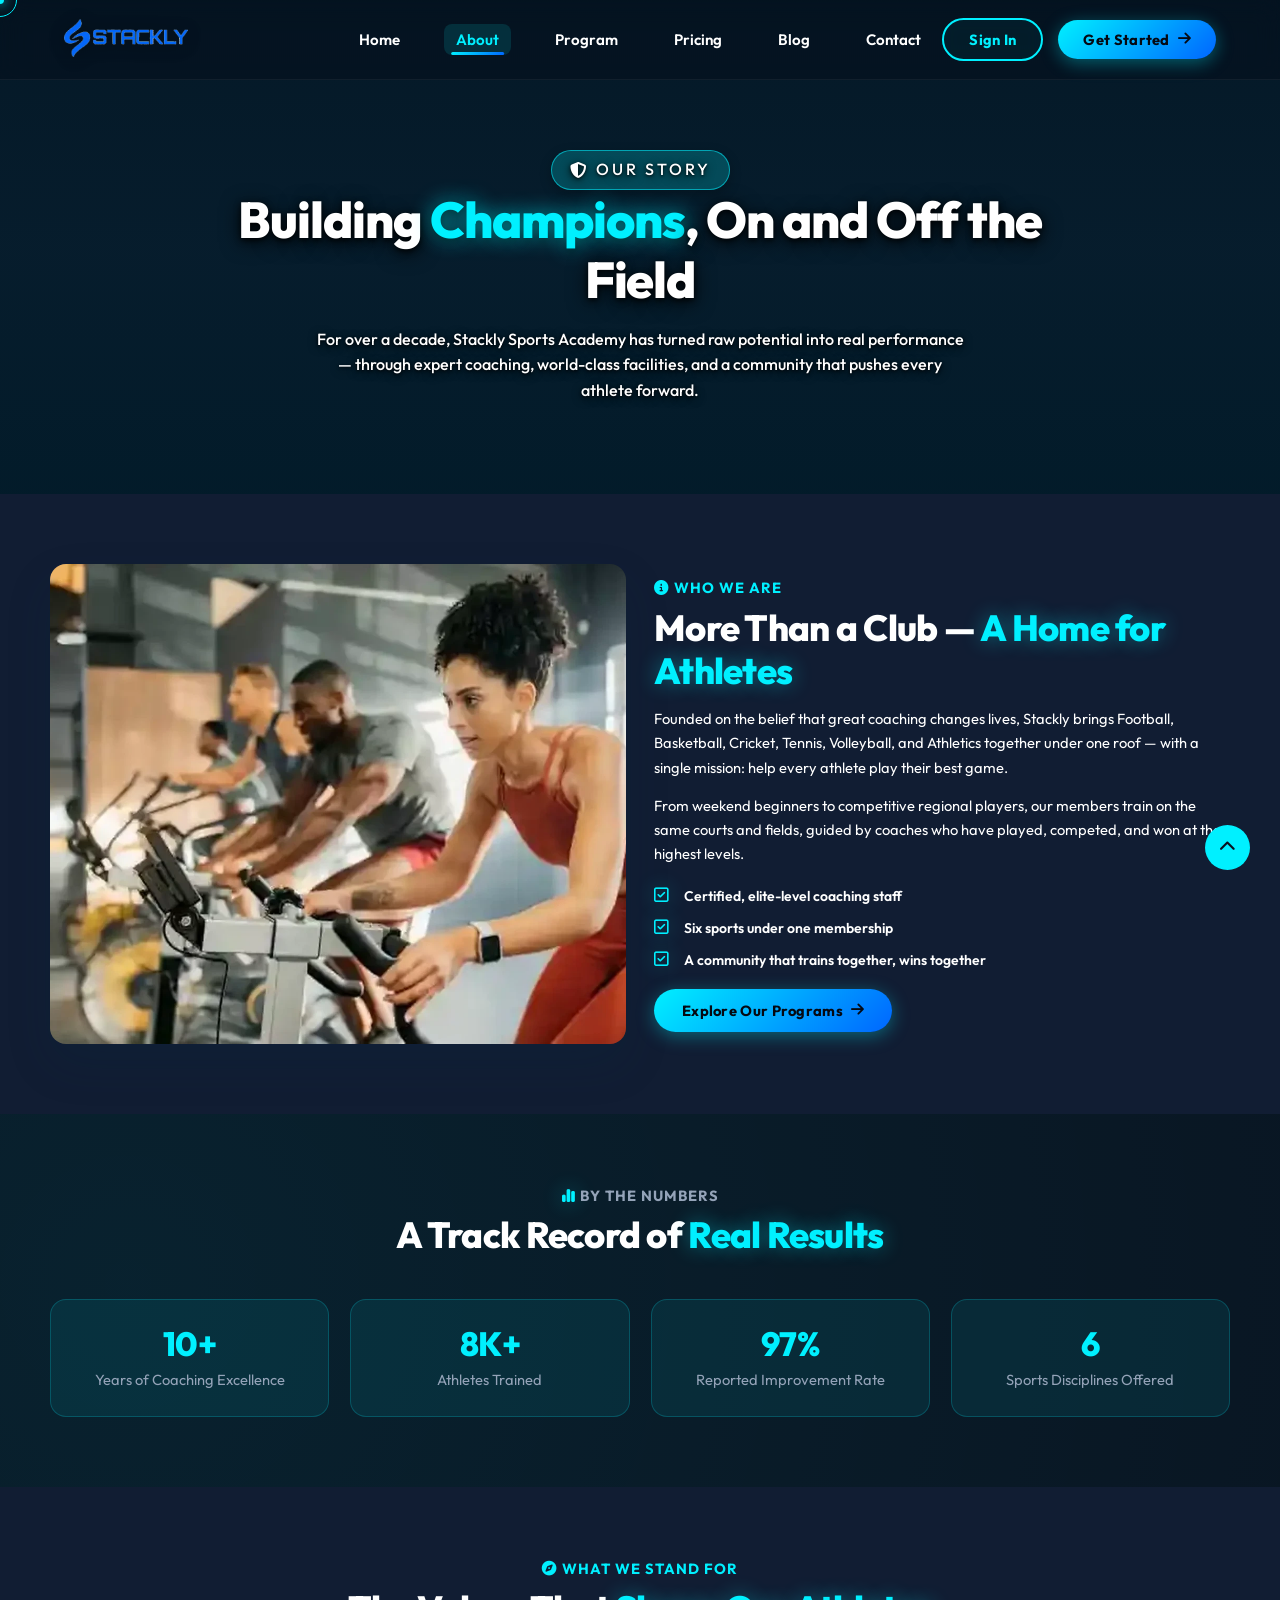
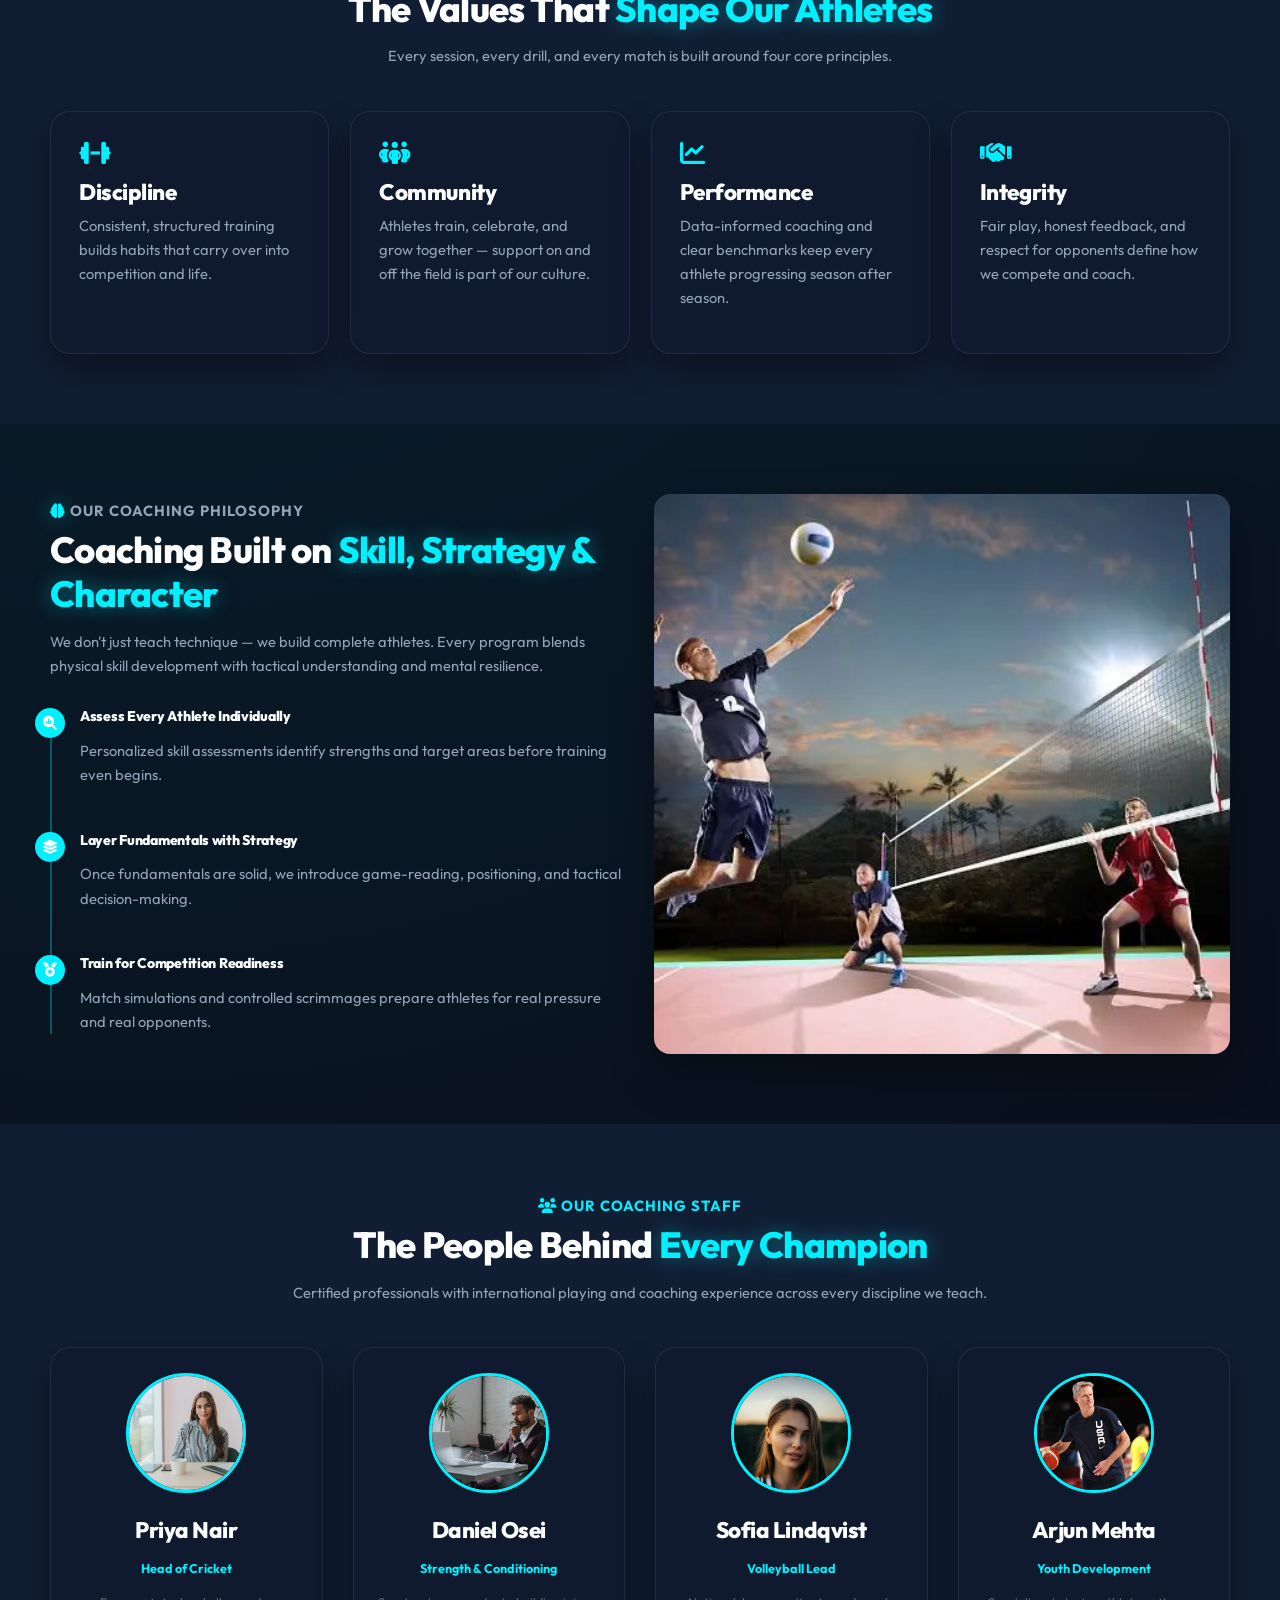
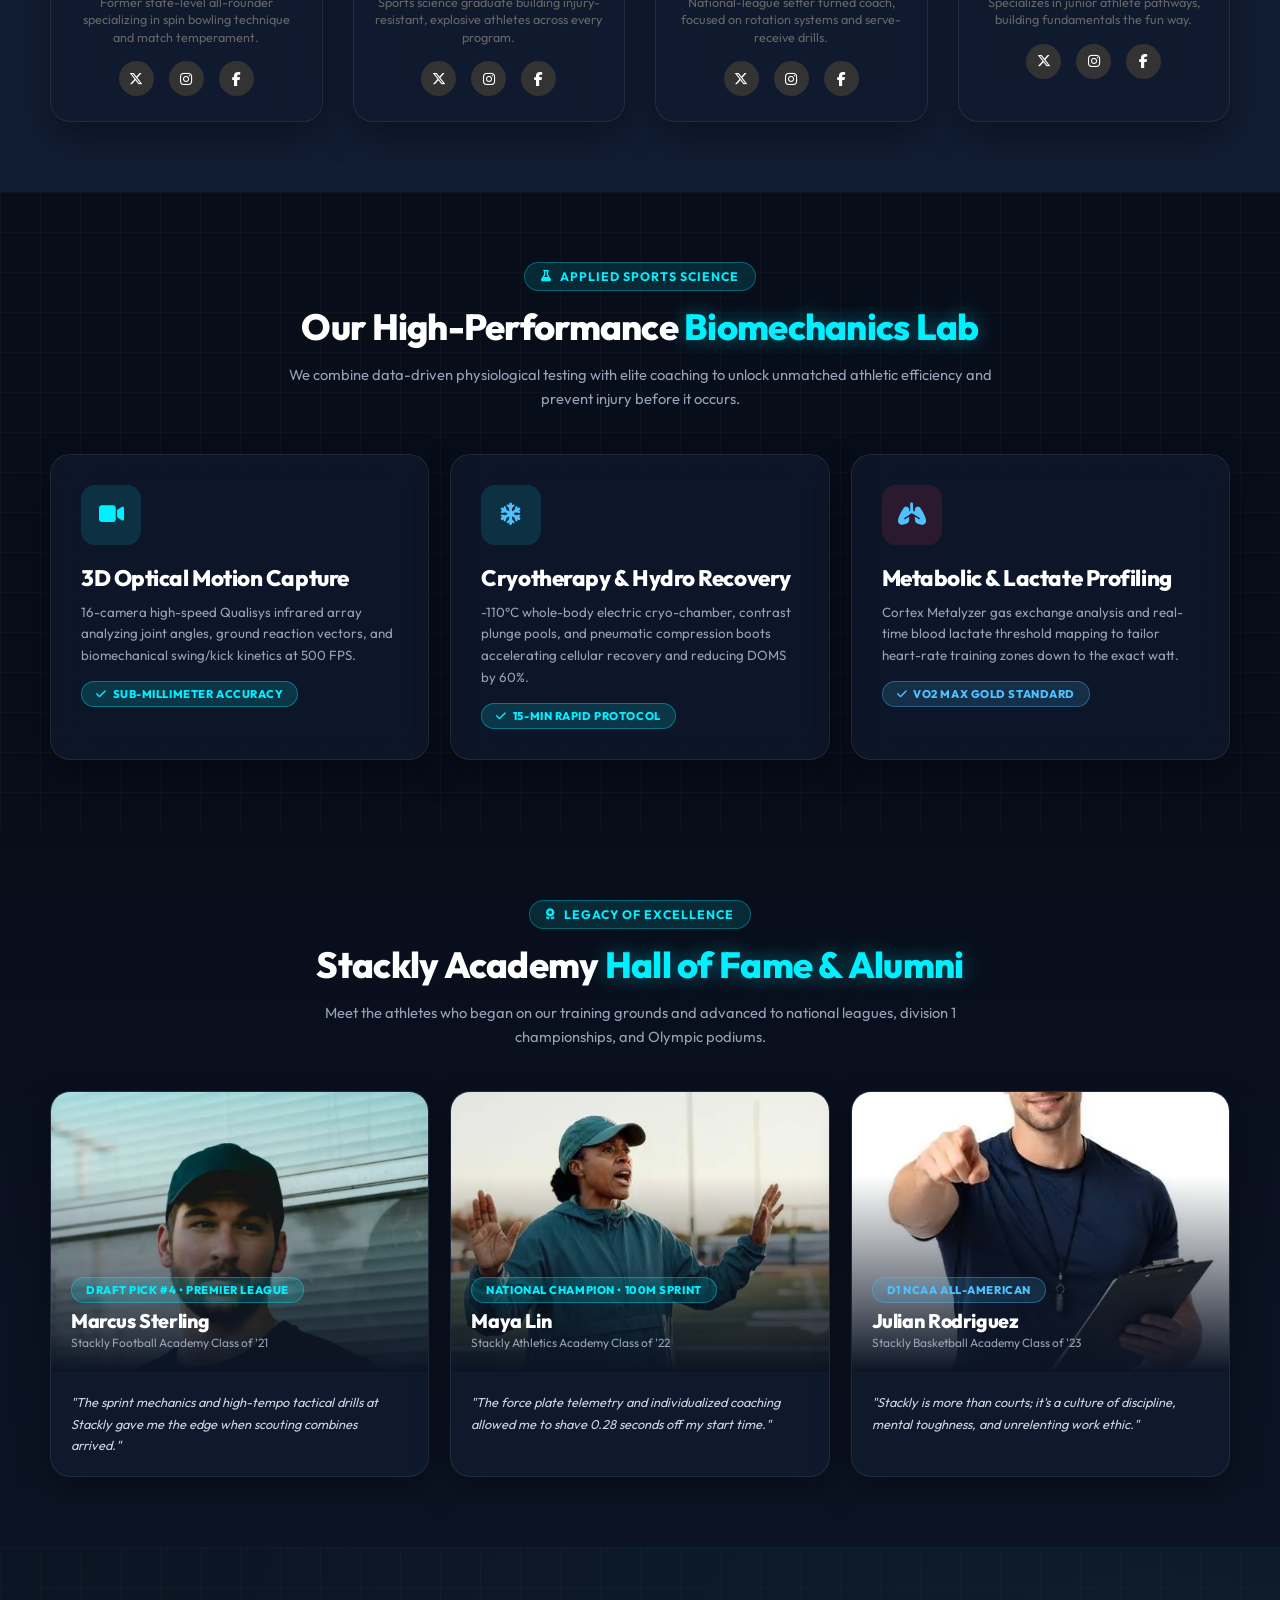
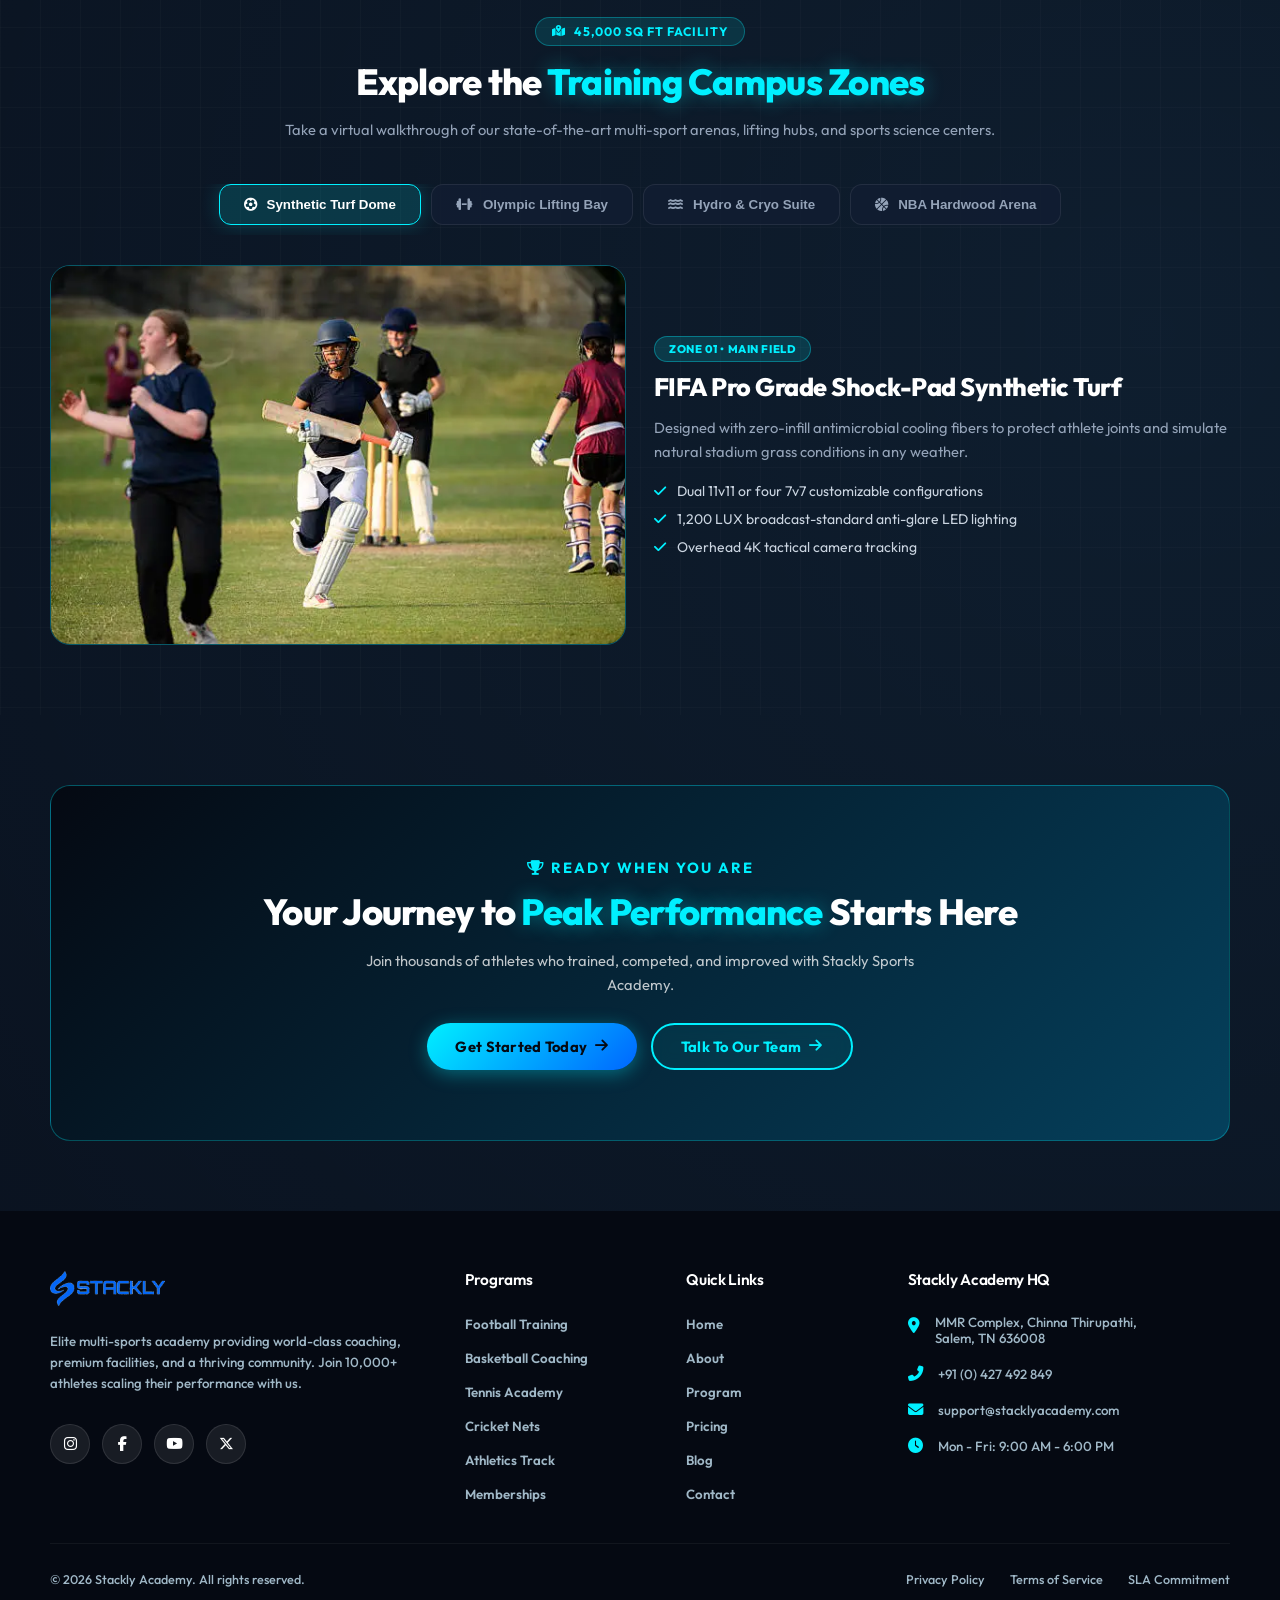
==== about.html @ e56c297e "Add files via upload" ====
<!DOCTYPE html>
<html lang="en">
<head>
    <meta charset="UTF-8">
    <meta name="viewport" content="width=device-width, initial-scale=1.0">
    <title>About Our Academy | Stackly Sports Academy</title>
    <link rel="icon" type="image/webp" href="assets/stacklylogo-transparent.webp">
    <link rel="stylesheet" href="style.css">
    <link rel="stylesheet" href="https://cdnjs.cloudflare.com/ajax/libs/font-awesome/6.5.1/css/all.min.css">
</head>
<body>
<div class="page-wrapper">
    <nav class="navbar">
        <a href="index.html" class="nav-logo">
            <img src="assets/stacklylogo-transparent.webp" alt="Stackly Logo">
        </a>
        <div class="menu-toggle"><i class="fas fa-bars"></i></div>
        <div class="nav-links">
        <div class="mobile-menu-header">
            <img src="assets/stacklylogo-transparent.webp" alt="Stackly Logo">
            <button class="mobile-close-btn"><i class="fas fa-times"></i></button>
        </div>
            <a href="index.html">Home</a>
            <a href="about.html" class="active">About</a>
            <a href="program.html">Program</a>
            <a href="pricing.html">Pricing</a>
            <a href="blog.html">Blog</a>
            <a href="contact.html">Contact</a>
        <div class="mobile-auth-wrapper" data-auth-nav>
            <a href="signin.html" class="btn btn-outline">Sign In</a>
            <a href="signup.html" class="btn btn-primary">Get Started</a>
        </div>
        </div>
        <div class="nav-auth-buttons" data-auth-nav style="display: flex; gap: 15px; margin-left: auto; align-items: center;">
                <a href="signin.html" class="btn btn-outline" style="padding: 10px 25px; font-size: 1.05rem;">Sign In</a>
                <a href="signup.html" class="btn btn-primary" style="padding: 10px 25px; font-size: 1.05rem;">Get Started <i class="fas fa-arrow-right"></i></a>
            </div>
    </nav>
    <header class="page-hero">
        <video class="page-hero__video" src="video/cricket.mp4" autoplay loop muted playsinline></video>
        <div class="page-hero__overlay"></div>
        <div class="page-hero__inner">
            <p class="page-hero__eyebrow anim-slide-left del-100"><i class="fas fa-shield-halved"></i> Our Story</p>
            <h1 class="anim-zoom-in del-200">Building <span class="highlight">Champions</span>, On and Off the Field</h1>
            <p class="anim-fade-up del-300">For over a decade, Stackly Sports Academy has turned raw potential into real performance — through expert coaching, world-class facilities, and a community that pushes every athlete forward.</p>
        </div>
    </header>
    <section class="content-section alt bg-light-section">
        <div class="container grid grid-2 gap-4 align-center">
            <div class="img-zoom anim-slide-right hover-glow" style="height: 480px; box-shadow: 0 20px 45px rgba(3,46,66,0.15);">
                <img src="assets/about.webp" alt="Stackly Academy athletes training">
            </div>
            <div class="anim-fade-up del-200">
                <p style="text-transform: uppercase; letter-spacing: 1px; font-weight: bold; color: var(--accent); margin-bottom: 5px;"><i class="fas fa-info-circle"></i> Who We Are</p>
                <h2 class="text-light">More Than a Club — <span class="highlight">A Home for Athletes</span></h2>
                <p class="text-light">Founded on the belief that great coaching changes lives, Stackly brings Football, Basketball, Cricket, Tennis, Volleyball, and Athletics together under one roof — with a single mission: help every athlete play their best game.</p>
                <p class="text-light">From weekend beginners to competitive regional players, our members train on the same courts and fields, guided by coaches who have played, competed, and won at the highest levels.</p>
                <ul style="margin: 20px 0; display: flex; flex-direction: column; gap: 14px;">
                    <li class="anim-slide-left del-200" style="display: flex; gap: 15px; align-items: center;"><i class="far fa-check-square highlight" style="font-size: 1.2rem;"></i> <span class="text-light" style="font-weight: 600;">Certified, elite-level coaching staff</span></li>
                    <li class="anim-slide-left del-300" style="display: flex; gap: 15px; align-items: center;"><i class="far fa-check-square highlight" style="font-size: 1.2rem;"></i> <span class="text-light" style="font-weight: 600;">Six sports under one membership</span></li>
                    <li class="anim-slide-left del-400" style="display: flex; gap: 15px; align-items: center;"><i class="far fa-check-square highlight" style="font-size: 1.2rem;"></i> <span class="text-light" style="font-weight: 600;">A community that trains together, wins together</span></li>
                </ul>
                <a href="404.html" class="btn btn-primary">Explore Our Programs <i class="fas fa-arrow-right"></i></a>
            </div>
        </div>
    </section>
    <section class="content-section">
        <div class="container">
            <div class="section-header section-header-center anim-fade-up">
                <p style="text-transform: uppercase; letter-spacing: 1px; font-weight: bold; margin-bottom: 5px;"><i class="fas fa-chart-simple highlight"></i> By The Numbers</p>
                <h2>A Track Record of <span class="highlight">Real Results</span></h2>
            </div>
            <div class="grid grid-4 gap-3">
                <div class="stat-chip anim-zoom-in del-100 hover-lift">
                    <h3>10+</h3>
                    <p style="margin: 0;">Years of Coaching Excellence</p>
                </div>
                <div class="stat-chip anim-zoom-in del-200 hover-lift">
                    <h3>8K+</h3>
                    <p style="margin: 0;">Athletes Trained</p>
                </div>
                <div class="stat-chip anim-zoom-in del-300 hover-lift">
                    <h3>97%</h3>
                    <p style="margin: 0;">Reported Improvement Rate</p>
                </div>
                <div class="stat-chip anim-zoom-in del-400 hover-lift">
                    <h3>6</h3>
                    <p style="margin: 0;">Sports Disciplines Offered</p>
                </div>
            </div>
        </div>
    </section>
    <section class="content-section alt bg-light-section">
        <div class="container">
            <div class="section-header section-header-center anim-fade-up">
                <p style="text-transform: uppercase; letter-spacing: 1px; font-weight: bold; color: #00f0ff; margin-bottom: 5px;"><i class="fas fa-compass"></i> What We Stand For</p>
                <h2 class="text-light">The Values That <span class="highlight">Shape Our Athletes</span></h2>
                <p style="max-width: 700px; margin: 0 auto;">Every session, every drill, and every match is built around four core principles.</p>
            </div>
            <div class="grid grid-4 gap-3">
                <div class="feature-tile anim-fade-up del-100 hover-lift hover-shine">
                    <i class="fas fa-dumbbell"></i>
                    <h3>Discipline</h3>
                    <p>Consistent, structured training builds habits that carry over into competition and life.</p>
                </div>
                <div class="feature-tile anim-fade-up del-200 hover-lift hover-shine">
                    <i class="fas fa-people-group"></i>
                    <h3>Community</h3>
                    <p>Athletes train, celebrate, and grow together — support on and off the field is part of our culture.</p>
                </div>
                <div class="feature-tile anim-fade-up del-300 hover-lift hover-shine">
                    <i class="fas fa-chart-line"></i>
                    <h3>Performance</h3>
                    <p>Data-informed coaching and clear benchmarks keep every athlete progressing season after season.</p>
                </div>
                <div class="feature-tile anim-fade-up del-400 hover-lift hover-shine">
                    <i class="fas fa-handshake"></i>
                    <h3>Integrity</h3>
                    <p>Fair play, honest feedback, and respect for opponents define how we compete and coach.</p>
                </div>
            </div>
        </div>
    </section>
    <section class="content-section">
        <div class="container grid grid-2 gap-4 align-center">
            <div class="anim-slide-right del-100">
                <p style="text-transform: uppercase; letter-spacing: 1px; font-weight: bold; margin-bottom: 5px;"><i class="fas fa-brain highlight"></i> Our Coaching Philosophy</p>
                <h2>Coaching Built on <span class="highlight">Skill, Strategy & Character</span></h2>
                <p>We don't just teach technique — we build complete athletes. Every program blends physical skill development with tactical understanding and mental resilience.</p>
                <div class="timeline" style="margin-top: 30px;">
                    <div class="timeline-item anim-fade-up del-100">
                        <div class="timeline-icon"><i class="fas fa-magnifying-glass-chart"></i></div>
                        <h4>Assess Every Athlete Individually</h4>
                        <p>Personalized skill assessments identify strengths and target areas before training even begins.</p>
                    </div>
                    <div class="timeline-item anim-fade-up del-200">
                        <div class="timeline-icon"><i class="fas fa-layer-group"></i></div>
                        <h4>Layer Fundamentals with Strategy</h4>
                        <p>Once fundamentals are solid, we introduce game-reading, positioning, and tactical decision-making.</p>
                    </div>
                    <div class="timeline-item anim-fade-up del-300">
                        <div class="timeline-icon"><i class="fas fa-medal"></i></div>
                        <h4>Train for Competition Readiness</h4>
                        <p>Match simulations and controlled scrimmages prepare athletes for real pressure and real opponents.</p>
                    </div>
                </div>
            </div>
            <div class="img-zoom anim-slide-left del-200 hover-glow" style="height: 560px; box-shadow: 0 20px 45px rgba(0,0,0,0.3);">
                <img src="assets/img3.webp" alt="Coach guiding an athlete">
            </div>
        </div>
    </section>
    <section class="content-section alt bg-light-section">
        <div class="container">
            <div class="section-header section-header-center anim-fade-up">
                <p style="text-transform: uppercase; letter-spacing: 1px; font-weight: bold; color: #00f0ff; margin-bottom: 5px;"><i class="fas fa-users"></i> Our Coaching Staff</p>
                <h2 class="text-light">The People Behind <span class="highlight">Every Champion</span></h2>
                <p style="max-width: 700px; margin: 0 auto;">Certified professionals with international playing and coaching experience across every discipline we teach.</p>
            </div>
            <div class="coach-grid">
                <div class="coach-card anim-slide-left del-100 hover-lift">
                    <img src="assets/w5.webp" alt="Priya Nair" class="coach-img">
                    <h3 class="text-light">Priya Nair</h3>
                    <p style="color: #00f0ff; font-size: 0.9rem; font-weight: bold;">Head of Cricket</p>
                    <p style="color: #666; font-size: 0.9rem; margin-top: 15px; line-height: 1.4;">Former state-level all-rounder specializing in spin bowling technique and match temperament.</p>
                    <div class="coach-socials">
                        <a href="404.html"><i class="fa-brands fa-x-twitter"></i></a>
                        <a href="404.html"><i class="fa-brands fa-instagram"></i></a>
                        <a href="404.html"><i class="fa-brands fa-facebook-f"></i></a>
                    </div>
                </div>
                <div class="coach-card anim-zoom-in del-200 hover-lift">
                    <img src="assets/m7.webp" alt="Daniel Osei" class="coach-img">
                    <h3 class="text-light">Daniel Osei</h3>
                    <p style="color: #00f0ff; font-size: 0.9rem; font-weight: bold;">Strength & Conditioning</p>
                    <p style="color: #666; font-size: 0.9rem; margin-top: 15px; line-height: 1.4;">Sports science graduate building injury-resistant, explosive athletes across every program.</p>
                    <div class="coach-socials">
                        <a href="404.html"><i class="fa-brands fa-x-twitter"></i></a>
                        <a href="404.html"><i class="fa-brands fa-instagram"></i></a>
                        <a href="404.html"><i class="fa-brands fa-facebook-f"></i></a>
                    </div>
                </div>
                <div class="coach-card anim-slide-right del-300 hover-lift">
                    <img src="assets/w7.webp" alt="Sofia Lindqvist" class="coach-img">
                    <h3 class="text-light">Sofia Lindqvist</h3>
                    <p style="color: #00f0ff; font-size: 0.9rem; font-weight: bold;">Volleyball Lead</p>
                    <p style="color: #666; font-size: 0.9rem; margin-top: 15px; line-height: 1.4;">National-league setter turned coach, focused on rotation systems and serve-receive drills.</p>
                    <div class="coach-socials">
                        <a href="404.html"><i class="fa-brands fa-x-twitter"></i></a>
                        <a href="404.html"><i class="fa-brands fa-instagram"></i></a>
                        <a href="404.html"><i class="fa-brands fa-facebook-f"></i></a>
                    </div>
                </div>
                <div class="coach-card anim-zoom-in del-400 hover-lift">
                    <img src="assets/4544.webp" alt="Arjun Mehta" class="coach-img">
                    <h3 class="text-light">Arjun Mehta</h3>
                    <p style="color: #00f0ff; font-size: 0.9rem; font-weight: bold;">Youth Development</p>
                    <p style="color: #666; font-size: 0.9rem; margin-top: 15px; line-height: 1.4;">Specializes in junior athlete pathways, building fundamentals the fun way.</p>
                    <div class="coach-socials">
                        <a href="404.html"><i class="fa-brands fa-x-twitter"></i></a>
                        <a href="404.html"><i class="fa-brands fa-instagram"></i></a>
                        <a href="404.html"><i class="fa-brands fa-facebook-f"></i></a>
                    </div>
                </div>
            </div>
        </div>
    </section>
    <!-- NEW SECTION 1: Sports Science & Biomechanics Lab Showcase -->
    <section class="content-section athletic-bg-grid" style="background: #080d1a;">
        <div class="container">
            <div class="section-header section-header-center anim-fade-up">
                <span class="section-eyebrow"><i class="fas fa-flask"></i> Applied Sports Science</span>
                <h2>Our High-Performance <span class="highlight">Biomechanics Lab</span></h2>
                <p style="max-width: 750px; margin: 0 auto;">We combine data-driven physiological testing with elite coaching to unlock unmatched athletic efficiency and prevent injury before it occurs.</p>
            </div>
            
            <div class="grid grid-3 gap-3">
                <div class="sports-glass-card anim-slide-left del-100">
                    <div style="width: 60px; height: 60px; border-radius: 14px; background: rgba(0, 240, 255, 0.12); color: var(--accent); display: flex; align-items: center; justify-content: center; font-size: 1.6rem; margin-bottom: 20px;">
                        <i class="fas fa-video"></i>
                    </div>
                    <h3 style="color: #fff; margin-bottom: 10px;">3D Optical Motion Capture</h3>
                    <p style="color: var(--text-muted); font-size: 0.95rem;">16-camera high-speed Qualisys infrared array analyzing joint angles, ground reaction vectors, and biomechanical swing/kick kinetics at 500 FPS.</p>
                    <span class="sports-badge sports-badge-volt"><i class="fas fa-check"></i> Sub-Millimeter Accuracy</span>
                </div>

                <div class="sports-glass-card cyan-glow anim-fade-up del-200">
                    <div style="width: 60px; height: 60px; border-radius: 14px; background: rgba(0,240,255,0.12); color: var(--accent-secondary); display: flex; align-items: center; justify-content: center; font-size: 1.6rem; margin-bottom: 20px;">
                        <i class="fas fa-snowflake"></i>
                    </div>
                    <h3 style="color: #fff; margin-bottom: 10px;">Cryotherapy & Hydro Recovery</h3>
                    <p style="color: var(--text-muted); font-size: 0.95rem;">-110°C whole-body electric cryo-chamber, contrast plunge pools, and pneumatic compression boots accelerating cellular recovery and reducing DOMS by 60%.</p>
                    <span class="sports-badge sports-badge-cyan"><i class="fas fa-check"></i> 15-Min Rapid Protocol</span>
                </div>

                <div class="sports-glass-card anim-slide-right del-300">
                    <div style="width: 60px; height: 60px; border-radius: 14px; background: rgba(255,51,102,0.12); color: var(--accent-crimson); display: flex; align-items: center; justify-content: center; font-size: 1.6rem; margin-bottom: 20px;">
                        <i class="fas fa-lungs"></i>
                    </div>
                    <h3 style="color: #fff; margin-bottom: 10px;">Metabolic & Lactate Profiling</h3>
                    <p style="color: var(--text-muted); font-size: 0.95rem;">Cortex Metalyzer gas exchange analysis and real-time blood lactate threshold mapping to tailor heart-rate training zones down to the exact watt.</p>
                    <span class="sports-badge sports-badge-pulse"><i class="fas fa-check"></i> VO2 Max Gold Standard</span>
                </div>
            </div>
        </div>
    </section>

    <!-- NEW SECTION 2: Athletic Hall of Fame & Pro Alumni Wall -->
    <section class="content-section" style="background: linear-gradient(180deg, #080d1a 0%, #0c1424 100%);">
        <div class="container">
            <div class="section-header section-header-center anim-fade-up">
                <span class="section-eyebrow"><i class="fas fa-award"></i> Legacy of Excellence</span>
                <h2>Stackly Academy <span class="highlight">Hall of Fame & Alumni</span></h2>
                <p style="max-width: 720px; margin: 0 auto;">Meet the athletes who began on our training grounds and advanced to national leagues, division 1 championships, and Olympic podiums.</p>
            </div>

            <div class="grid grid-3 gap-3">
                <div class="alumni-card anim-fade-up del-100">
                    <div class="alumni-img-wrapper">
                        <img src="assets/coach male5-optimized.webp" alt="Marcus Sterling">
                        <div class="alumni-overlay">
                            <div>
                                <span class="sports-badge sports-badge-volt" style="margin-bottom: 6px;">Draft Pick #4 • Premier League</span>
                                <h3 style="color: #fff; margin: 0; font-size: 1.4rem;">Marcus Sterling</h3>
                                <p style="color: var(--text-muted); font-size: 0.85rem; margin: 0;">Stackly Football Academy Class of '21</p>
                            </div>
                        </div>
                    </div>
                    <div style="padding: 20px;">
                        <p style="font-size: 0.92rem; color: #cbd5e1; font-style: italic; margin-bottom: 0;">"The sprint mechanics and high-tempo tactical drills at Stackly gave me the edge when scouting combines arrived."</p>
                    </div>
                </div>

                <div class="alumni-card anim-zoom-in del-200">
                    <div class="alumni-img-wrapper">
                        <img src="assets/img2.webp" alt="Maya Lin">
                        <div class="alumni-overlay">
                            <div>
                                <span class="sports-badge sports-badge-cyan" style="margin-bottom: 6px;">National Champion • 100m Sprint</span>
                                <h3 style="color: #fff; margin: 0; font-size: 1.4rem;">Maya Lin</h3>
                                <p style="color: var(--text-muted); font-size: 0.85rem; margin: 0;">Stackly Athletics Academy Class of '22</p>
                            </div>
                        </div>
                    </div>
                    <div style="padding: 20px;">
                        <p style="font-size: 0.92rem; color: #cbd5e1; font-style: italic; margin-bottom: 0;">"The force plate telemetry and individualized coaching allowed me to shave 0.28 seconds off my start time."</p>
                    </div>
                </div>

                <div class="alumni-card anim-fade-up del-300">
                    <div class="alumni-img-wrapper">
                        <img src="assets/m1.webp" alt="Julian Rodriguez">
                        <div class="alumni-overlay">
                            <div>
                                <span class="sports-badge sports-badge-pulse" style="margin-bottom: 6px;">D1 NCAA All-American</span>
                                <h3 style="color: #fff; margin: 0; font-size: 1.4rem;">Julian Rodriguez</h3>
                                <p style="color: var(--text-muted); font-size: 0.85rem; margin: 0;">Stackly Basketball Academy Class of '23</p>
                            </div>
                        </div>
                    </div>
                    <div style="padding: 20px;">
                        <p style="font-size: 0.92rem; color: #cbd5e1; font-style: italic; margin-bottom: 0;">"Stackly is more than courts; it's a culture of discipline, mental toughness, and unrelenting work ethic."</p>
                    </div>
                </div>
            </div>
        </div>
    </section>

    <!-- NEW SECTION 3: 360 Campus Zone Explorer -->
    <section class="content-section athletic-bg-grid">
        <div class="container">
            <div class="section-header section-header-center anim-fade-up">
                <span class="section-eyebrow"><i class="fas fa-map-location-dot"></i> 45,000 SQ FT Facility</span>
                <h2>Explore the <span class="highlight">Training Campus Zones</span></h2>
                <p style="max-width: 720px; margin: 0 auto;">Take a virtual walkthrough of our state-of-the-art multi-sport arenas, lifting hubs, and sports science centers.</p>
            </div>

            <div class="campus-zone-tab anim-fade-up del-100" style="justify-content: center;">
                <button class="campus-zone-btn active" data-zone="zone-turf"><i class="fas fa-futbol"></i> Synthetic Turf Dome</button>
                <button class="campus-zone-btn" data-zone="zone-iron"><i class="fas fa-dumbbell"></i> Olympic Lifting Bay</button>
                <button class="campus-zone-btn" data-zone="zone-hydro"><i class="fas fa-water"></i> Hydro & Cryo Suite</button>
                <button class="campus-zone-btn" data-zone="zone-court"><i class="fas fa-basketball"></i> NBA Hardwood Arena</button>
            </div>

            <div id="zone-turf" class="campus-zone-panel grid grid-2 gap-4 align-center anim-fade-up del-200" style="display: grid;">
                <div class="img-zoom hover-glow" style="height: 380px; border-radius: 20px; overflow: hidden; border: 1px solid rgba(0, 240, 255, 0.3);">
                    <img src="assets/img1.webp" alt="Synthetic Turf Dome" style="width: 100%; height: 100%; object-fit: cover;">
                </div>
                <div>
                    <span class="sports-badge sports-badge-volt" style="margin-bottom: 10px;">Zone 01 • Main Field</span>
                    <h3 style="color: #fff; font-size: 1.8rem;">FIFA Pro Grade Shock-Pad Synthetic Turf</h3>
                    <p>Designed with zero-infill antimicrobial cooling fibers to protect athlete joints and simulate natural stadium grass conditions in any weather.</p>
                    <ul style="display: flex; flex-direction: column; gap: 10px; margin: 18px 0;">
                        <li style="color: #cbd5e1;"><i class="fas fa-check" style="color: var(--accent); margin-right: 8px;"></i> Dual 11v11 or four 7v7 customizable configurations</li>
                        <li style="color: #cbd5e1;"><i class="fas fa-check" style="color: var(--accent); margin-right: 8px;"></i> 1,200 LUX broadcast-standard anti-glare LED lighting</li>
                        <li style="color: #cbd5e1;"><i class="fas fa-check" style="color: var(--accent); margin-right: 8px;"></i> Overhead 4K tactical camera tracking</li>
                    </ul>
                </div>
            </div>

            <div id="zone-iron" class="campus-zone-panel grid grid-2 gap-4 align-center anim-fade-up del-200" style="display: none;">
                <div class="img-zoom hover-glow" style="height: 380px; border-radius: 20px; overflow: hidden; border: 1px solid rgba(0, 240, 255, 0.3);">
                    <img src="assets/lifting.webp" alt="Olympic Lifting Bay" style="width: 100%; height: 100%; object-fit: cover;">
                </div>
                <div>
                    <span class="sports-badge sports-badge-cyan" style="margin-bottom: 10px;">Zone 02 • Strength Wing</span>
                    <h3 style="color: #fff; font-size: 1.8rem;">Eleiko Olympic Platforms & Velocity Racks</h3>
                    <p>12 custom Eleiko weightlifting stations equipped with GymAware linear position transducers for velocity-based power training.</p>
                    <ul style="display: flex; flex-direction: column; gap: 10px; margin: 18px 0;">
                        <li style="color: #cbd5e1;"><i class="fas fa-check" style="color: var(--accent-secondary); margin-right: 8px;"></i> Keiser pneumatic explosive strength equipment</li>
                        <li style="color: #cbd5e1;"><i class="fas fa-check" style="color: var(--accent-secondary); margin-right: 8px;"></i> 30-meter indoor sled sprint track</li>
                    </ul>
                </div>
            </div>

            <div id="zone-hydro" class="campus-zone-panel grid grid-2 gap-4 align-center anim-fade-up del-200" style="display: none;">
                <div class="img-zoom hover-glow" style="height: 380px; border-radius: 20px; overflow: hidden; border: 1px solid rgba(0, 240, 255, 0.3);">
                    <img src="assets/academycenter.webp" alt="Hydro Suite" style="width: 100%; height: 100%; object-fit: cover;">
                </div>
                <div>
                    <span class="sports-badge sports-badge-pulse" style="margin-bottom: 10px;">Zone 03 • Recovery Hub</span>
                    <h3 style="color: #fff; font-size: 1.8rem;">Hydrotherapy Plunge & Infrared Recovery</h3>
                    <p>Cold contrast therapy pools maintained at 8°C paired with full-spectrum infrared saunas and NormaTec compression lounges.</p>
                    <ul style="display: flex; flex-direction: column; gap: 10px; margin: 18px 0;">
                        <li style="color: #cbd5e1;"><i class="fas fa-check" style="color: var(--accent-crimson); margin-right: 8px;"></i> Certified physiotherapists on deck</li>
                        <li style="color: #cbd5e1;"><i class="fas fa-check" style="color: var(--accent-crimson); margin-right: 8px;"></i> Hyperbaric oxygen chambers available</li>
                    </ul>
                </div>
            </div>

            <div id="zone-court" class="campus-zone-panel grid grid-2 gap-4 align-center anim-fade-up del-200" style="display: none;">
                <div class="img-zoom hover-glow" style="height: 380px; border-radius: 20px; overflow: hidden; border: 1px solid rgba(0, 240, 255, 0.3);">
                    <img src="assets/hardwood.webp" alt="Hardwood Arena" style="width: 100%; height: 100%; object-fit: cover;">
                </div>
                <div>
                    <span class="sports-badge sports-badge-volt" style="margin-bottom: 10px;">Zone 04 • Hardwood Courts</span>
                    <h3 style="color: #fff; font-size: 1.8rem;">Robbins Bio-Channel Maple Courts</h3>
                    <p>Triple-sprung NBA-regulation hardwood with Noah Basketball arc-tracking sensor system mounted on every rim.</p>
                    <ul style="display: flex; flex-direction: column; gap: 10px; margin: 18px 0;">
                        <li style="color: #cbd5e1;"><i class="fas fa-check" style="color: var(--accent); margin-right: 8px;"></i> Automated Dr. Dish CT+ shooting machines</li>
                        <li style="color: #cbd5e1;"><i class="fas fa-check" style="color: var(--accent); margin-right: 8px;"></i> 500-seat spectator mezzanine for showcase matches</li>
                    </ul>
                </div>
            </div>
        </div>
    </section>

    <section class="content-section">
        <div class="container">
            <div class="event-banner anim-zoom-in">
                <p style="text-transform: uppercase; letter-spacing: 2px; font-weight: bold; color: var(--accent); margin-bottom: 10px;"><i class="fas fa-trophy"></i> Ready When You Are</p>
                <h2 style="font-size: 2.6rem; margin-bottom: 15px;">Your Journey to <span class="highlight">Peak Performance</span> Starts Here</h2>
                <p style="max-width: 600px; margin: 0 auto 25px; color: rgba(255,255,255,0.75);">Join thousands of athletes who trained, competed, and improved with Stackly Sports Academy.</p>
                <div class="d-flex justify-center gap-2" style="flex-wrap: wrap;">
                    <a href="404.html" class="btn btn-primary">Get Started Today <i class="fas fa-arrow-right"></i></a>
                    <a href="404.html" class="btn btn-outline">Talk to Our Team <i class="fas fa-arrow-right"></i></a>
                </div>
            </div>
        </div>
    </section>
    <footer>
    <div class="container" style="position: relative; z-index: 2;">
        <div class="grid grid-4 gap-4" style="padding-top: 60px; padding-bottom: 40px;">
            <div class="anim-slide-right del-100" style="display: flex; flex-direction: column;">
                <img src="assets/stacklylogo-transparent.webp" alt="Stackly" style="height: 35px; width: auto; margin-bottom: 25px; align-self: flex-start; object-fit: contain;">
                <p style="font-size: 0.95rem; line-height: 1.6; color: #a0b8c7; margin-bottom: 30px; font-weight: 500;">Elite multi-sports academy providing world-class coaching, premium facilities, and a thriving community. Join 10,000+ athletes scaling their performance with us.</p>
                <div class="footer-social">
                    <a href="404.html" aria-label="Instagram"><i class="fa-brands fa-instagram"></i></a>
                    <a href="404.html" aria-label="Facebook"><i class="fa-brands fa-facebook-f"></i></a>
                    <a href="404.html" aria-label="YouTube"><i class="fa-brands fa-youtube"></i></a>
                    <a href="404.html" aria-label="X Twitter"><i class="fa-brands fa-x-twitter"></i></a>
                </div>
            </div>
            <div class="anim-slide-right del-200">
                <h4 style="color: #fff; margin-bottom: 25px; font-size: 1.1rem; font-weight: 600;">Programs</h4>
                <ul style="list-style: none; padding: 0; margin: 0; display: flex; flex-direction: column; gap: 15px;">
                    <li><a href="404.html" style="color: #a0b8c7; font-weight: 600; font-size: 0.95rem; text-decoration: none; transition: color 0.3s;">Football Training</a></li>
                    <li><a href="404.html" style="color: #a0b8c7; font-weight: 600; font-size: 0.95rem; text-decoration: none; transition: color 0.3s;">Basketball Coaching</a></li>
                    <li><a href="404.html" style="color: #a0b8c7; font-weight: 600; font-size: 0.95rem; text-decoration: none; transition: color 0.3s;">Tennis Academy</a></li>
                    <li><a href="404.html" style="color: #a0b8c7; font-weight: 600; font-size: 0.95rem; text-decoration: none; transition: color 0.3s;">Cricket Nets</a></li>
                    <li><a href="404.html" style="color: #a0b8c7; font-weight: 600; font-size: 0.95rem; text-decoration: none; transition: color 0.3s;">Athletics Track</a></li>
                    <li><a href="404.html" style="color: #a0b8c7; font-weight: 600; font-size: 0.95rem; text-decoration: none; transition: color 0.3s;">Memberships</a></li>
                </ul>
            </div>
            <div class="anim-slide-right del-300">
                <h4 style="color: #fff; margin-bottom: 25px; font-size: 1.1rem; font-weight: 600;">Quick Links</h4>
                <ul style="list-style: none; padding: 0; margin: 0; display: flex; flex-direction: column; gap: 15px;">
                    <li><a href="index.html" style="color: #a0b8c7; font-weight: 600; font-size: 0.95rem; text-decoration: none; transition: color 0.3s;">Home</a></li>
                    <li><a href="about.html" style="color: #a0b8c7; font-weight: 600; font-size: 0.95rem; text-decoration: none; transition: color 0.3s;">About</a></li>
                    <li><a href="program.html" style="color: #a0b8c7; font-weight: 600; font-size: 0.95rem; text-decoration: none; transition: color 0.3s;">Program</a></li>
                    <li><a href="pricing.html" style="color: #a0b8c7; font-weight: 600; font-size: 0.95rem; text-decoration: none; transition: color 0.3s;">Pricing</a></li>
                    <li><a href="blog.html" style="color: #a0b8c7; font-weight: 600; font-size: 0.95rem; text-decoration: none; transition: color 0.3s;">Blog</a></li>
                    <li><a href="contact.html" style="color: #a0b8c7; font-weight: 600; font-size: 0.95rem; text-decoration: none; transition: color 0.3s;">Contact</a></li>
                </ul>
            </div>
            <div class="anim-slide-right del-400">
                <h4 style="color: #fff; margin-bottom: 25px; font-size: 1.1rem; font-weight: 600;">Stackly Academy HQ</h4>
                <ul style="list-style: none; padding: 0; margin: 0; display: flex; flex-direction: column; gap: 20px;">
                    <li style="display: flex; gap: 15px; align-items: flex-start; color: #a0b8c7; font-size: 0.95rem; font-weight: 500;">
                        <i class="fas fa-map-marker-alt" style="color: var(--accent); margin-top: 4px; font-size: 1.1rem;"></i>
                        <span>MMR Complex, Chinna Thirupathi,<br>Salem, TN 636008</span>
                    </li>
                    <li style="display: flex; gap: 15px; align-items: center; color: #a0b8c7; font-size: 0.95rem; font-weight: 500;">
                        <i class="fas fa-phone-alt" style="color: var(--accent); font-size: 1.1rem;"></i>
                        <span>+91 (0) 427 492 849</span>
                    </li>
                    <li style="display: flex; gap: 15px; align-items: center; color: #a0b8c7; font-size: 0.95rem; font-weight: 500;">
                        <i class="fas fa-envelope" style="color: var(--accent); font-size: 1.1rem;"></i>
                        <span>support@stacklyacademy.com</span>
                    </li>
                    <li style="display: flex; gap: 15px; align-items: center; color: #a0b8c7; font-size: 0.95rem; font-weight: 500;">
                        <i class="fas fa-clock" style="color: var(--accent); font-size: 1.1rem;"></i>
                        <span>Mon - Fri: 9:00 AM - 6:00 PM</span>
                    </li>
                </ul>
            </div>
        </div>
        <div style="border-top: 1px solid rgba(255,255,255,0.05); padding: 25px 0; display: flex; justify-content: space-between; align-items: center; flex-wrap: wrap; gap: 20px; position: relative;">
            <p style="color: #a0b8c7; font-size: 0.9rem; margin: 0; font-weight: 500;">&copy; 2026 Stackly Academy. All rights reserved.</p>
            <div style="display: flex; gap: 25px;">
                <a href="404.html" style="color: #a0b8c7; text-decoration: none; font-size: 0.9rem; font-weight: 500; transition: color 0.3s;">Privacy Policy</a>
                <a href="404.html" style="color: #a0b8c7; text-decoration: none; font-size: 0.9rem; font-weight: 500; transition: color 0.3s;">Terms of Service</a>
                <a href="404.html" style="color: #a0b8c7; text-decoration: none; font-size: 0.9rem; font-weight: 500; transition: color 0.3s;">SLA Commitment</a>
            </div>
            <a href="#" style="position: fixed; bottom: 30px; right: 30px; z-index: 9999; background-color: var(--accent); color: var(--bg-dark); width: 45px; height: 45px; border-radius: 50%; display: flex; align-items: center; justify-content: center; text-decoration: none; font-size: 1.2rem; transition: transform 0.3s;">
                <i class="fas fa-chevron-up"></i>
            </a>
        </div>
    </div>
</footer>
    <script src="script.js"></script>
    </div>
</body>
</html>
---- style.css ----
@import url('https://fonts.googleapis.com/css2?family=Outfit:wght@300;400;500;600;700;800;900&family=Teko:wght@500;600;700&display=swap');
:root {
  --bg-darker: #050912;
  --bg-dark: #09101d;
  --bg-card: #0f192b;
  --bg-card-hover: #15233c;
  --bg-card-glass: rgba(15, 25, 43, 0.82);
  --bg-light: #111d33;
  --bg-light-card: #152238;
  --accent: #00f0ff; /* Electric Cyan */
  --accent-hover: #38bdf8;
  --accent-secondary: #4ec1ff; /* Stackly Sky Blue */
  --accent-secondary-hover: #7ad6ff;
  --accent-blue: #0066ff; /* Electric Royal Blue (New Color) */
  --accent-blue-hover: #2563eb;
  --accent-gold: #ffb703; /* Solar Gold */
  --accent-cyan: #00f0ff;
  --accent-crimson: #4ec1ff;
  --text-light: #ffffff;
  --text-dark: #ffffff; /* Unified for dark theme contrast */
  --text-muted: #94a3b8;
  --text-muted-dark: #cbd5e1;
  --font-main: 'Outfit', -apple-system, BlinkMacSystemFont, 'Segoe UI', Roboto, sans-serif;
  --font-display: 'Teko', 'Outfit', sans-serif;
  --transition: all 0.35s cubic-bezier(0.16, 1, 0.3, 1);
  --transition-fast: all 0.2s ease;
  --section-padding: 75px 20px;
  --gradient-accent: linear-gradient(135deg, #00f0ff 0%, #0066ff 100%);
  --gradient-blue: linear-gradient(135deg, #0066ff 0%, #00f0ff 100%);
  --gradient-crimson: linear-gradient(135deg, #4ec1ff 0%, #0066ff 100%);
  --gradient-blaze: linear-gradient(135deg, #4ec1ff 0%, #0066ff 50%, #00f0ff 100%);
  --gradient-tri: linear-gradient(135deg, #0066ff 0%, #00f0ff 50%, #4ec1ff 100%);
  --gradient-card: linear-gradient(145deg, rgba(21, 35, 60, 0.9) 0%, rgba(10, 18, 32, 0.95) 100%);
  --glass-border: 1px solid rgba(0, 240, 255, 0.18);
  --glass-glow-border: 1px solid rgba(0, 240, 255, 0.45);
  --glass-backdrop: blur(18px);
  --glow-accent: 0 0 25px rgba(0, 240, 255, 0.45);
  --glow-crimson: 0 0 25px rgba(78, 193, 255, 0.45);
  --glow-blue: 0 0 25px rgba(0, 102, 255, 0.45);
  --card-shadow: 0 16px 36px rgba(0, 0, 0, 0.55);
  --neu-shadow: 8px 8px 20px #03060c, -8px -8px 20px #13213a;
  --neu-inset: inset 4px 4px 8px #03060c, inset -4px -4px 8px #13213a;
}
* {
  margin: 0;
  padding: 0;
  box-sizing: border-box;
}
html {
  scroll-behavior: smooth;
  font-size: 14px;
  overflow-y: auto;
  scrollbar-width: thin;
  scrollbar-color: var(--accent) var(--bg-darker);
}
body {
  font-family: var(--font-main);
  background-color: var(--bg-dark);
  background-image: 
    radial-gradient(circle at 10% 20%, rgba(0, 240, 255, 0.08) 0%, transparent 35%),
    radial-gradient(circle at 90% 80%, rgba(78, 193, 255, 0.08) 0%, transparent 35%);
  color: var(--text-light);
  overflow-x: hidden;
  overflow-y: auto;
  width: 100%;
  max-width: 100%;
  cursor: auto;
  position: relative;
}
::-webkit-scrollbar {
  width: 10px;
  height: 10px;
}
::-webkit-scrollbar-track {
  background: var(--bg-darker);
  border-left: 1px solid rgba(255, 255, 255, 0.06);
}
::-webkit-scrollbar-thumb {
  background: linear-gradient(180deg, var(--accent) 0%, var(--accent-secondary) 100%);
  border-radius: 10px;
  border: 2px solid var(--bg-darker);
  box-shadow: var(--glow-accent);
}
::-webkit-scrollbar-thumb:hover {
  background: linear-gradient(180deg, var(--accent-hover) 0%, #7ad6ff 100%);
  box-shadow: 0 0 18px rgba(0, 240, 255, 0.8);
}
::-webkit-scrollbar-corner {
  background: var(--bg-darker);
}
.page-wrapper {
  position: relative;
  margin: 0 auto;
  overflow-x: hidden;
  width: 100%;
}
.cursor-dot, .cursor-outline {
  position: fixed;
  top: 0;
  left: 0;
  transform: translate(-50%, -50%);
  border-radius: 50%;
  z-index: 999999;
  pointer-events: none;
}
.cursor-dot {
  width: 8px; height: 8px;
  background-color: var(--accent);
  box-shadow: 0 0 12px var(--accent);
}
.cursor-outline {
  width: 34px; height: 34px;
  border: 1.5px solid var(--accent);
  transition: width 0.2s, height 0.2s, background-color 0.2s, border-color 0.2s;
}
.cursor-hover .cursor-outline {
  width: 55px; height: 55px;
  background-color: rgba(0, 240, 255, 0.15);
  border-color: var(--accent-secondary);
}
h1, h2, h3, h4, h5, h6 { font-weight: 800; line-height: 1.2; margin-bottom: 1rem; letter-spacing: -0.02em; }
h1 { font-size: 3.8rem; }
h2 { font-size: 2.6rem; }
h3 { font-size: 1.6rem; }
p { line-height: 1.65; margin-bottom: 1rem; color: var(--text-muted); font-size: 1.05rem; }
a { text-decoration: none; color: inherit; }
ul { list-style: none; }
.highlight { 
  color: var(--accent);
  text-shadow: 0 0 20px rgba(0, 240, 255, 0.4);
}
.highlight-cyan {
  color: var(--accent);
  text-shadow: 0 0 20px rgba(0, 240, 255, 0.4);
}
.highlight-blue {
  color: var(--accent-blue);
  text-shadow: 0 0 20px rgba(0, 102, 255, 0.45);
}
.highlight-crimson {
  color: var(--accent-secondary);
  text-shadow: 0 0 20px rgba(78, 193, 255, 0.4);
}
.highlight-gold {
  color: var(--accent-gold);
  text-shadow: 0 0 20px rgba(255, 183, 3, 0.45);
}
.highlight-gradient {
  background: var(--gradient-tri);
  -webkit-background-clip: text;
  -webkit-text-fill-color: transparent;
  display: inline-block;
}
.text-dark { color: #ffffff !important; }
.text-light { color: #ffffff !important; }
.text-muted { color: var(--text-muted); }
.btn {
  display: inline-flex;
  align-items: center;
  justify-content: center;
  padding: 12px 28px;
  border-radius: 9999px;
  font-weight: 700;
  font-size: 1.05rem;
  cursor: pointer;
  border: none;
  position: relative;
  overflow: hidden;
  z-index: 1;
  transition: var(--transition);
  text-transform: capitalize;
  letter-spacing: 0.02em;
}
.btn i {
  margin-left: 8px;
  transition: transform 0.3s cubic-bezier(0.34, 1.56, 0.64, 1);
}
.btn-primary {
  background: linear-gradient(135deg, var(--accent) 0%, var(--accent-blue) 100%);
  color: #050912;
  box-shadow: 0 4px 18px rgba(0, 240, 255, 0.35);
}
.btn-primary::before {
  content: '';
  position: absolute;
  top: 0; left: 0;
  width: 0%; height: 100%;
  background: linear-gradient(135deg, var(--accent-blue) 0%, var(--accent-secondary) 100%);
  transition: width 0.4s ease;
  z-index: -1;
}
.btn-primary:hover { 
  color: #ffffff; 
  box-shadow: 0 8px 25px rgba(0, 240, 255, 0.55), 0 0 20px rgba(0, 102, 255, 0.4);
  transform: translateY(-3px);
}
.btn-primary:hover::before { width: 100%; }
.btn-primary:hover i { transform: translateX(5px); color: #ffffff; }

.btn-blue {
  background: linear-gradient(135deg, var(--accent-blue) 0%, #1d4ed8 100%);
  color: #ffffff;
  box-shadow: 0 4px 18px rgba(0, 102, 255, 0.4);
}
.btn-blue:hover {
  background: linear-gradient(135deg, #1d4ed8 0%, var(--accent) 100%);
  color: #050912;
  box-shadow: 0 8px 25px rgba(0, 240, 255, 0.6);
  transform: translateY(-3px);
}

.btn-crimson {
  background: linear-gradient(135deg, var(--accent-secondary) 0%, #6ccfff 100%);
  color: #ffffff;
  box-shadow: 0 4px 18px rgba(78, 193, 255, 0.35);
}
.btn-crimson:hover {
  background: linear-gradient(135deg, #6ccfff 0%, var(--accent-blue) 100%);
  box-shadow: 0 8px 25px rgba(78, 193, 255, 0.55);
  transform: translateY(-3px);
}

.btn-cyan {
  background: var(--accent);
  color: #050912;
  box-shadow: 0 4px 18px rgba(0, 240, 255, 0.35);
}
.btn-cyan:hover {
  background: #ffffff;
  color: var(--bg-darker);
  box-shadow: 0 8px 25px rgba(0, 240, 255, 0.6);
  transform: translateY(-3px);
}

.btn-outline {
  background: rgba(0, 240, 255, 0.06);
  border: 2px solid var(--accent);
  color: var(--accent);
  backdrop-filter: blur(8px);
}
.btn-outline::before {
  content: '';
  position: absolute;
  top: 0; left: 0;
  width: 0%; height: 100%;
  background: linear-gradient(135deg, var(--accent) 0%, var(--accent-blue) 100%);
  transition: width 0.4s ease;
  z-index: -1;
}
.btn-outline:hover { 
  color: #050912; 
  box-shadow: 0 8px 25px rgba(0, 240, 255, 0.45);
  transform: translateY(-3px);
}
.btn-outline:hover::before { width: 100%; }
.btn-outline:hover i { transform: translateX(5px); color: #050912; }

.navbar {
  position: fixed;
  top: 0; left: 0; width: 100%;
  padding: 18px 5%;
  display: flex; justify-content: space-between; align-items: center;
  z-index: 1000; transition: var(--transition);
  background: rgba(7, 12, 24, 0.4);
  backdrop-filter: blur(12px);
  border-bottom: 1px solid rgba(255, 255, 255, 0.05);
}
.navbar.scrolled {
  background: rgba(7, 12, 24, 0.92);
  padding: 12px 5%;
  box-shadow: 0 10px 30px rgba(0,0,0,0.6);
  border-bottom: 1px solid rgba(0, 240, 255, 0.2);
}
.nav-logo img { height: 38px; filter: drop-shadow(0 2px 8px rgba(0,0,0,0.4)); }
.nav-links { display: flex; gap: 32px; align-items: center; position: absolute; left: 50%; transform: translateX(-50%); }
.nav-links a { 
  font-weight: 600; 
  font-size: 1.08rem; 
  position: relative; 
  transition: var(--transition); 
  padding: 6px 12px;
  border-radius: 8px;
}
.nav-links a:hover { 
  color: var(--accent); 
  background: rgba(0, 240, 255, 0.08);
  transform: translateY(-2px); 
}
.nav-links a::after {
  content: ''; position: absolute; bottom: 0; left: 50%; transform: translateX(-50%);
  width: 0; height: 3px; background: var(--gradient-accent); 
  border-radius: 4px;
  transition: var(--transition);
}
.nav-links a:hover::after { width: 80%; }
.nav-links a.active { 
  color: var(--accent); 
  background: rgba(0, 240, 255, 0.12);
}
.nav-links a.active::after { width: 80%; }
.nav-auth-buttons {
  margin-left: 0 !important;
}
.nav-auth-buttons a { transform: none !important; }
.nav-auth-buttons a::after { display: none; }
.nav-auth-buttons a.btn-outline:hover { color: var(--text-dark) !important; }
.menu-toggle { display: none; font-size: 1.5rem; cursor: pointer; color: var(--text-light); }
section { padding: var(--section-padding); }
.container { max-width: 1180px; margin: 0 auto; } 
.section-header { margin-bottom: 3rem; }
.section-header-center { text-align: center; }
.section-header h2 { color: var(--text-light); }
.section-eyebrow {
  display: inline-flex;
  align-items: center;
  gap: 8px;
  background: rgba(0, 240, 255, 0.12);
  border: 1px solid rgba(0, 240, 255, 0.3);
  color: var(--accent);
  padding: 6px 16px;
  border-radius: 9999px;
  font-size: 0.88rem;
  font-weight: 700;
  text-transform: uppercase;
  letter-spacing: 0.08em;
  margin-bottom: 14px;
}
.section-eyebrow i { font-size: 0.82rem; }
.bg-light-section { 
  background-color: var(--bg-card); 
  color: var(--text-light); 
  position: relative;
}
.bg-light-section h2, .bg-light-section h3, .bg-light-section .text-dark { color: #ffffff !important; }
.bg-light-section p { color: var(--text-muted); }
.grid { display: grid; }
.grid-2 { grid-template-columns: repeat(2, 1fr); gap: 2rem; }
.grid-3 { grid-template-columns: repeat(3, 1fr); gap: 2rem; }
.grid-4 { grid-template-columns: repeat(4, 1fr); gap: 1.5rem; }
.d-flex { display: flex; }
.align-center { align-items: center; }
.justify-center { justify-content: center; }
.justify-between { justify-content: space-between; }
.flex-column { flex-direction: column; }
.gap-1 { gap: 0.5rem; }
.gap-2 { gap: 1rem; }
.gap-3 { gap: 1.5rem; }
.gap-4 { gap: 2rem; }
.text-center { text-align: center; }
.shape-oval { border-radius: 80px; overflow: hidden; }
.shape-circle { border-radius: 50%; overflow: hidden; }
.shape-bottom-half { border-bottom-left-radius: 100px; border-bottom-right-radius: 100px; }
.card {
  background: var(--gradient-card);
  border-radius: 20px;
  padding: 28px;
  transition: transform 0.4s cubic-bezier(0.34, 1.56, 0.64, 1), box-shadow 0.4s ease, border-color 0.4s ease;
  border: 1px solid rgba(0, 240, 255, 0.16);
  position: relative;
  overflow: hidden;
  backdrop-filter: blur(16px);
  box-shadow: 0 16px 36px rgba(0, 0, 0, 0.45);
}
.card::before {
  content: ''; position: absolute; top: 0; left: 50%; transform: translateX(-50%);
  width: 0; height: 3px; background: linear-gradient(90deg, transparent, var(--accent), var(--accent-blue), transparent);
  transition: width 0.4s ease; z-index: 3;
}
.card::after {
  content: ''; position: absolute; top: -50%; left: -50%;
  width: 200%; height: 200%;
  background: radial-gradient(circle, rgba(0, 240, 255, 0.15) 0%, transparent 70%);
  opacity: 0; transition: opacity 0.5s; pointer-events: none;
}
.card:hover {
  transform: translateY(-10px) scale(1.02);
  box-shadow: 0 25px 50px rgba(0,0,0,0.6), 0 0 30px rgba(0, 240, 255, 0.35);
  border-color: var(--accent);
}
.card:hover::before { width: 100%; }
.card:hover::after { opacity: 1; }
.card-light { 
  background: linear-gradient(145deg, rgba(17, 28, 50, 0.95) 0%, rgba(9, 16, 30, 0.98) 100%);
  border: 1px solid rgba(0, 240, 255, 0.2); 
  color: var(--text-light); 
  display: flex; flex-direction: column; height: 100%;
  position: relative; overflow: hidden;
  border-radius: 20px;
  backdrop-filter: blur(16px);
  box-shadow: 0 16px 36px rgba(0, 0, 0, 0.45);
  transition: transform 0.4s cubic-bezier(0.34, 1.56, 0.64, 1), box-shadow 0.4s ease, border-color 0.4s ease;
}
.card-light h2, .card-light h3, .card-light h4 { color: #ffffff !important; }
.card-light::before {
  content: ''; position: absolute; top: 0; left: 50%; transform: translateX(-50%);
  width: 0; height: 3px; background: linear-gradient(90deg, transparent, var(--accent), var(--accent-blue), transparent);
  transition: width 0.4s ease; z-index: 3;
}
.card-light p { color: #cbd5e1; }
.card-light .text-dark { color: #ffffff !important; }
.card-light:hover { 
  transform: translateY(-10px) scale(1.02); 
  box-shadow: 0 25px 50px rgba(0, 0, 0, 0.6), 0 0 30px rgba(0, 240, 255, 0.35); 
  border-color: var(--accent) !important; 
}
.card-light:hover::before { width: 100%; }
.card-light:hover .highlight { transform: scale(1.15) rotate(-4deg); transition: transform 0.3s ease; }
.card-light:hover::before { width: 100%; }
.card-light:hover .highlight { transform: scale(1.2) rotate(-8deg); transition: transform 0.3s ease; }
.pricing-card {
  transition: transform 0.4s cubic-bezier(0.34, 1.4, 0.64, 1), border-color 0.3s ease;
}
.pricing-card::after,
.pricing-card::before {
  display: none !important;
  content: none !important;
}
.pricing-card:hover {
  transform: scale(1.03) !important;
  border-color: var(--accent) !important;
}
.img-fit { width: 100%; height: 100%; object-fit: cover; transition: transform 0.6s ease; }
.rounded-img { border-radius: 15px; overflow: hidden; }
.rounded-img:hover .img-fit { transform: scale(1.08); }
.timeline { position: relative; padding-left: 30px; }
.timeline::before {
  content: ''; position: absolute; left: 0px; top: 0; bottom: 0;
  width: 2px; background-color: rgba(0, 240, 255, 0.3);
}
.timeline-item { position: relative; padding-bottom: 30px; }
.timeline-item:last-child { padding-bottom: 0; }
.timeline-icon {
  position: absolute; left: -45px; top: 0;
  width: 30px; height: 30px; border-radius: 50%;
  background-color: var(--accent); color: var(--text-dark);
  display: flex; align-items: center; justify-content: center;
  z-index: 1; font-size: 1rem;
}
.reveal { opacity: 0; transform: translateY(40px); transition: all 0.8s ease-out; }
.reveal.active { opacity: 1; transform: translateY(0); }
.testimonial-wrapper {
  height: 400px;
  overflow: hidden;
  position: relative;
  -webkit-mask-image: linear-gradient(to bottom, transparent, black 10%, black 90%, transparent);
  mask-image: linear-gradient(to bottom, transparent, black 10%, black 90%, transparent);
}
.testimonial-track {
  display: flex;
  flex-direction: column;
  gap: 20px;
  animation: scrollVertical 20s linear infinite;
}
.testimonial-track:hover {
  animation-play-state: paused;
}
@keyframes scrollVertical {
  0% { transform: translateY(0); }
  100% { transform: translateY(-50%); } 
}
.testimonial-card {
  background: var(--bg-card);
  padding: 25px;
  border-radius: 15px;
  border-left: 3px solid var(--accent);
}
.newsletter-box {
  background: var(--bg-darker);
  padding: 40px;
  border-radius: 20px;
  display: flex; justify-content: space-between; align-items: center;
  margin-bottom: 40px; border: 1px solid rgba(255,255,255,0.05);
  transition: transform 0.4s ease;
}
.newsletter-box:hover { transform: scale(1.02); border-color: rgba(0, 240, 255, 0.2); }
.newsletter-form { display: flex; gap: 10px; width: 400px; }
.newsletter-form input {
  flex-grow: 1; padding: 12px 20px; border-radius: 30px; border: none; font-family: inherit; font-size: 1.1rem;
}
footer { font-size: 1.05rem; background-color: var(--bg-darker); }
footer .grid-4 { align-items: stretch; grid-template-columns: 3fr 1.5fr 1.5fr 2.5fr !important; justify-content: space-between; }
footer .grid-4 > div { display: flex; flex-direction: column; height: 100%; }
footer h4 { font-size: 1.3rem; }
footer a { transition: color 0.3s ease, padding-left 0.3s ease; display: inline-block; }
footer a:hover { color: var(--accent); padding-left: 5px; }
.facility-grid { display: grid; grid-template-columns: repeat(4, 1fr); gap: 20px; margin-top: 40px; }
.facility-card { position: relative; overflow: hidden; border-radius: 15px; height: 280px; }
.facility-img { width: 100%; height: 100%; object-fit: cover; transition: transform 0.6s cubic-bezier(0.25, 1, 0.5, 1); }
.facility-overlay { position: absolute; top: 0; left: 0; width: 100%; height: 100%; background: linear-gradient(to top, rgba(1,30,45,0.95) 0%, rgba(1,30,45,0.1) 100%); transition: background 0.4s ease; }
.facility-content { position: absolute; bottom: 0; left: 0; width: 100%; padding: 30px; transform: translateY(25px); transition: transform 0.4s ease; }
.facility-card:hover .facility-img { transform: scale(1.1); }
.facility-card:hover .facility-overlay { background: linear-gradient(to top, rgba(0, 240, 255, 0.85) 0%, rgba(1,30,45,0.4) 100%); }
.facility-card:hover .facility-content { transform: translateY(0); }
.facility-content p { opacity: 1; transition: color 0.4s ease; margin-top: 10px; color: #ffffff; font-weight: 600; font-size: 1.05rem; }
.facility-card:hover .facility-content p { opacity: 1; }
.facility-card:hover .facility-content h3 { color: var(--bg-dark) !important; }
.coach-grid { display: grid; grid-template-columns: repeat(4, 1fr); gap: 30px; margin-top: 40px; }
.coach-card { background: #ffffff; border: 1px solid rgba(0,0,0,0.06); box-shadow: 0 5px 20px rgba(0,0,0,0.05); border-radius: 20px; padding: 25px 20px; text-align: center; transition: transform 0.4s cubic-bezier(0.34, 1.56, 0.64, 1), box-shadow 0.4s ease, border-color 0.4s ease; position: relative; overflow: hidden; }
.coach-card::before {
  content: ''; position: absolute; top: 0; left: 50%; transform: translateX(-50%);
  width: 0; height: 3px; background: linear-gradient(90deg, transparent, var(--accent), transparent);
  transition: width 0.4s ease; z-index: 3;
}
.coach-img { width: 120px; height: 120px; border-radius: 50%; object-fit: cover; margin: 0 auto 20px auto; border: 3px solid var(--accent); transition: transform 0.4s cubic-bezier(0.34, 1.56, 0.64, 1); }
.coach-socials { display: flex; justify-content: center; gap: 15px; margin-top: 15px; opacity: 1; transform: translateY(0); transition: all 0.4s ease; }
.coach-socials a { color: #fff; background-color: #333; width: 35px; height: 35px; border-radius: 50%; display: flex; align-items: center; justify-content: center; font-size: 1rem; transition: all 0.3s ease; text-decoration: none; }
.coach-socials a:hover { background-color: #7f9c00; color: #fff; transform: translateY(-3px); }
.coach-social,
.footer-social {
  display: flex;
  align-items: center;
  justify-content: flex-start;
  flex-wrap: wrap;
  gap: 12px;
}
.coach-social a,
.footer-social a {
  width: 40px;
  height: 40px;
  border-radius: 50%;
  background: rgba(255, 255, 255, 0.08);
  color: #fff;
  display: inline-flex;
  align-items: center;
  justify-content: center;
  text-decoration: none;
  font-size: 1.05rem;
  border: 1px solid rgba(255, 255, 255, 0.1);
  transition: transform 0.3s ease, background 0.3s ease, color 0.3s ease, border-color 0.3s ease;
}
.coach-social a:hover,
.footer-social a:hover {
  transform: translateY(-3px);
  background: var(--accent);
  color: var(--bg-darker);
  border-color: var(--accent);
}
.coach-social a i,
.footer-social a i {
  line-height: 1;
}
.coach-card:hover { transform: translateY(-12px) scale(1.02); box-shadow: 0 20px 45px rgba(0, 240, 255, 0.25); border-color: var(--accent); }
.coach-card:hover::before { width: 100%; }
.coach-card:hover .coach-img { transform: scale(1.08); }
.event-banner { position: relative; border-radius: 20px; overflow: hidden; padding: 70px 40px; background: linear-gradient(135deg, var(--bg-darker) 0%, #05405c 100%); border: 1px solid rgba(0, 240, 255, 0.3); text-align: center; }
.live-badge { display: inline-block; background: rgba(0, 240, 255, 0.15); color: var(--accent); padding: 8px 20px; border-radius: 30px; font-weight: bold; margin-bottom: 20px; border: 1px solid var(--accent); animation: pulseGlow 2s infinite; }
@keyframes pulseGlow { 0% { box-shadow: 0 0 0 0 rgba(0, 240, 255, 0.4); } 70% { box-shadow: 0 0 0 15px rgba(0, 240, 255, 0); } 100% { box-shadow: 0 0 0 0 rgba(0, 240, 255, 0); } }
.countdown-timer { display: flex; justify-content: center; gap: 20px; margin: 35px 0; }
.cd-box { background: rgba(0,0,0,0.4); padding: 15px 20px; border-radius: 15px; min-width: 90px; border: 1px solid rgba(255,255,255,0.05); }
.cd-box h2 { color: var(--accent); font-size: 2.5rem; margin: 0; }
.cd-box span { font-size: 0.85rem; text-transform: uppercase; letter-spacing: 1px; color: var(--text-muted); }
.facts-section { background-color: #032539; padding: 30px 0; position: relative; overflow: hidden; margin-top: 0; }
.facts-grid { display: grid; grid-template-columns: 1fr 1.2fr; gap: 60px; align-items: stretch; }
.facts-image-col { position: relative; text-align: center; }
.facts-image-col img { width: 100%; max-width: 450px; height: 450px; display: inline-block; object-fit: cover; object-position: center; border-radius: 20px; box-shadow: 0 10px 30px rgba(0,0,0,0.3); }
.facts-content-col { color: #ffffff; position: relative; padding-top: 20px; }
.outline-text { font-size: 6rem; color: transparent; -webkit-text-stroke: 1px rgba(255,255,255,0.15); text-transform: uppercase; font-weight: 900; line-height: 1; position: absolute; top: -35px; left: 0; z-index: 0; letter-spacing: 2px; }
.facts-header { position: relative; z-index: 1; margin-bottom: 20px; }
.facts-title { font-size: 2.5rem; font-weight: 800; line-height: 1.2; margin-bottom: 15px; color: var(--accent); }
.facts-title span { color: #ffffff; }
.facts-desc { color: #a0b8c7; font-size: 1rem; line-height: 1.6; margin-bottom: 25px; max-width: 95%; }
.facts-stats { display: grid; grid-template-columns: repeat(3, 1fr); gap: 15px; margin-bottom: 25px; padding-bottom: 25px; border-bottom: 1px solid rgba(255,255,255,0.1); }
.stat-box h3 { color: var(--accent); font-size: 2.3rem; margin-bottom: 5px; font-weight: 900; }
.stat-box p { font-size: 0.95rem; color: #ffffff; font-weight: 600; line-height: 1.4; }
.facts-checklist { display: grid; grid-template-columns: 1fr 1fr; gap: 15px; margin-bottom: 30px; }
.facts-checklist p { margin: 0; font-weight: bold; font-size: 1rem; display: flex; align-items: center; gap: 12px; color: #ffffff; }
.facts-checklist i { color: var(--accent); font-size: 1.2rem; }
@media (max-width: 992px) {
  h1 { font-size: 3rem; }
  h2 { font-size: 2.2rem; }
  .facility-grid, .coach-grid { grid-template-columns: repeat(2, 1fr); }
  .facts-grid { grid-template-columns: 1fr; } 
  .outline-text { display: none; } 
  .facts-stats { grid-template-columns: repeat(2, 1fr); }
  .grid-3, .grid-4 { grid-template-columns: repeat(2, 1fr); }
  .newsletter-box { flex-direction: column; gap: 20px; text-align: center; }
}
@media (max-width: 768px) {
  html { font-size: 11px; }
  .facts-stats, .facts-checklist { grid-template-columns: 1fr; gap: 20px; }
  .about-redesign {
    width: 100% !important;
    max-width: 100% !important;
    margin-left: 0 !important;
    margin-right: 0 !important;
    padding-left: 10px !important;
    padding-right: 10px !important;
    transform: none !important;
    margin-bottom: 0 !important;
    overflow: hidden !important; 
    box-sizing: border-box !important;
  }
  .about-section {
    padding-left: 16px !important;
    padding-right: 16px !important;
    overflow-x: hidden !important;
  }
  .about-redesign-layout {
    gap: 16px;
    flex-direction: column !important;
    width: 100% !important;
    max-width: 100% !important;
    min-width: 0 !important;
  }
  .about-redesign-layout > div {
    min-width: 0 !important;
    max-width: 100% !important;
    width: 100% !important;
    box-sizing: border-box !important;
  }
  .about-redesign-layout > div:first-child > div:first-child {
    flex-direction: column !important;
    min-width: 0 !important;
    width: 100% !important;
  }
  .about-redesign-layout > div:first-child > div:first-child > div {
    min-width: 0 !important;
    width: 100% !important;
    max-width: 100% !important;
  }
  .about-redesign-stats {
    padding: 18px 12px !important;
    margin-top: 0 !important;
    flex-wrap: wrap;
    gap: 12px;
  }
  .about-redesign img {
    max-width: 100% !important;
  }
  .cursor-dot, .cursor-outline { display: none !important; }
  .nav-auth-buttons { display: none !important; }
  .nav-links {
    position: fixed; top: 0; left: 0; width: 100%; height: 100vh;
    background-color: #111111;
    flex-direction: column; justify-content: center; align-items: center;
    gap: 20px; padding: 20px; text-align: center;
    opacity: 0; visibility: hidden; z-index: 100000;
    transition: opacity 0.4s ease, visibility 0.4s;
    transform: none !important;
  }
  .nav-links.active { opacity: 1; visibility: visible; }
  .nav-links > a { font-size: 1.8rem; font-weight: 700; color: #ffffff; margin: 0; }
  .nav-links > a.active { color: var(--accent); }
  .mobile-menu-header { display: flex !important; position: absolute; top: 20px; left: 20px; right: 20px; justify-content: space-between; align-items: center; }
  .mobile-menu-header img { height: 35px; filter: brightness(0) invert(1); }
  .mobile-close-btn { background: rgba(255,255,255,0.1); border: none; color: #fff; width: 45px; height: 45px; border-radius: 50%; font-size: 1.5rem; display: flex; align-items: center; justify-content: center; cursor: pointer; transition: background 0.3s; }
  .mobile-close-btn:hover { background: rgba(255,255,255,0.2); }
  .mobile-auth-wrapper { display: flex !important; position: absolute; bottom: 20px; left: 0; width: 100%; justify-content: center; gap: 15px; padding: 0 20px; }
  .mobile-auth-wrapper .btn { padding: 12px 25px; font-size: 1.1rem; flex: 1; max-width: 200px; }
  .menu-toggle { display: block; z-index: 99999; }
  .grid-2, .grid-3, .grid-4 { grid-template-columns: 1fr; }
  section { padding: 40px 15px; }
  .newsletter-form { width: 100%; flex-direction: column; }
  .about-content { flex-direction: column; }
  .pricing-card { margin-bottom: 35px; min-height: auto; }
  .pricing-card.premium > div:first-child { top: -5px !important; }
  .facility-grid, .coach-grid { grid-template-columns: 1fr; }
  .countdown-timer { flex-wrap: wrap; }
  .cd-box { flex: 1 1 40%; }
    .about-section { padding-bottom: 24px !important; margin-bottom: 0 !important; }
    .arsenal-section { padding-top: 28px !important; margin-top: 0 !important; }
    .arsenal-section .section-header { margin-top: 0 !important; margin-bottom: 15px !important; }
    .about-redesign-layout > div.rounded-img { position: relative; }
    .about-redesign-layout > div.rounded-img img { max-height: 250px !important; object-fit: cover !important; }
    .facts-grid { padding: 0 20px !important; }
    .testimonial-mobile-slider::-webkit-scrollbar { display: none; }
    .testimonial-mobile-slider { -ms-overflow-style: none; scrollbar-width: none; }
    .testimonial-mobile-slider > div:nth-child(2),
    .testimonial-mobile-slider > div:nth-child(3) {
        display: none !important;
    }
    footer { padding-left: 20px !important; padding-right: 20px !important; }
}
.anim-fade-up { opacity: 0; transform: translateY(50px); transition: all 1s cubic-bezier(0.25, 1, 0.5, 1); }
.anim-slide-left { opacity: 0; transform: translateX(50px); transition: all 1s cubic-bezier(0.25, 1, 0.5, 1); }
.anim-slide-right { opacity: 0; transform: translateX(-50px); transition: all 1s cubic-bezier(0.25, 1, 0.5, 1); }
.anim-zoom-in { opacity: 0; transform: scale(0.8); transition: all 1s cubic-bezier(0.25, 1, 0.5, 1); }
.anim-fade-up.active, .anim-slide-left.active, .anim-slide-right.active, .anim-zoom-in.active {
    opacity: 1; transform: translate(0) scale(1);
}
.del-100 { transition-delay: 100ms; }
.del-200 { transition-delay: 200ms; }
.del-300 { transition-delay: 300ms; }
.del-400 { transition-delay: 400ms; }
.rotating-badge {
    animation: spin 10s linear infinite;
}
@keyframes spin { 100% { transform: rotate(360deg); } }
.video-modal {
    position: fixed; top: 0; left: 0; width: 100%; height: 100%;
    background: rgba(0,0,0,0.9); z-index: 10000;
    display: flex; align-items: center; justify-content: center;
    opacity: 0; pointer-events: none; transition: opacity 0.4s ease;
}
.video-modal.active { opacity: 1; pointer-events: all; }
.video-modal-content {
    width: 80%; max-width: 900px;
    background: #000; border-radius: 10px; overflow: hidden;
    position: relative; transform: scale(0.9); transition: transform 0.4s ease;
}
.video-modal.active .video-modal-content { transform: scale(1); }
.close-modal {
    position: absolute; top: 15px; right: 20px; z-index: 1000; background: rgba(0,0,0,0.6); padding: 5px 15px; border-radius: 5px;
    color: #fff; font-size: 2rem; cursor: pointer;
}
.close-modal:hover { color: var(--accent); }
.glass-card {
    background: rgba(255, 255, 255, 0.1);
    backdrop-filter: blur(10px);
    -webkit-backdrop-filter: blur(10px);
    border: 1px solid rgba(255, 255, 255, 0.2);
    border-radius: 15px;
    padding: 20px;
    transition: var(--transition);
}
.glass-card:hover {
    background: rgba(255, 255, 255, 0.2);
    transform: translateY(-5px);
}
.play-btn-wrapper {
    position: relative; width: 180px; height: 180px;
    display: flex; align-items: center; justify-content: center;
    cursor: pointer;
}
.play-btn-text {
    position: absolute; width: 100%; height: 100%;
    animation: spin 10s linear infinite;
}
.play-btn-icon {
    width: 90px; height: 90px; border-radius: 50%;
    background: var(--accent); color: var(--bg-dark);
    display: flex; align-items: center; justify-content: center;
    font-size: 2.5rem; transition: var(--transition); z-index: 2;
}
.play-btn-wrapper:hover .play-btn-icon {
    transform: scale(1.1); box-shadow: 0 0 20px var(--accent);
}
.mobile-menu-header, .mobile-auth-wrapper { display: none; }
@media (max-width: 768px) {
    .stats-banner { grid-template-columns: repeat(2, 1fr) !important; gap: 30px !important; }
}
.facility-content h3 { color: #ffffff !important; transition: color 0.4s ease; }
.marquee-container { overflow: hidden; white-space: nowrap; position: relative; padding: 40px 0; background: #ffffff; border-top: 1px solid rgba(0,0,0,0.05); border-bottom: 1px solid rgba(0,0,0,0.05); margin-top: 20px; }
.marquee-container::before, .marquee-container::after { position: absolute; top: 0; width: 150px; height: 100%; content: ""; z-index: 2; }
.marquee-container::before { left: 0; background: linear-gradient(to right, white 0%, rgba(255,255,255,0) 100%); }
.marquee-container::after { right: 0; background: linear-gradient(to left, white 0%, rgba(255,255,255,0) 100%); }
.marquee-content { display: inline-block; animation: scrollMarquee 30s linear infinite; }
.marquee-content:hover { animation-play-state: paused; }
.marquee-item { display: inline-flex; align-items: center; justify-content: center; margin: 0 50px; font-size: 2.2rem; color: #ccc; font-weight: 800; text-transform: uppercase; letter-spacing: 2px; transition: color 0.3s ease; cursor: default; }
.marquee-item:hover { color: var(--accent); }
.marquee-item i { margin-right: 12px; font-size: 2.5rem; }
@keyframes scrollMarquee { 0% { transform: translateX(0); } 100% { transform: translateX(-50%); } }
@media (max-width: 768px) { .marquee-container::before, .marquee-container::after { width: 50px; } .marquee-item { font-size: 1.5rem; margin: 0 30px; } .marquee-item i { font-size: 1.8rem; } }
@media (max-width: 768px) {
    .menu-toggle i { font-size: 2.2rem !important; }
    .about-content { padding-left: 0 !important; padding-right: 0 !important; }
    .floating-badge {
        bottom: 10px !important;
        right: 10px !important;
        width: 88px !important;
        height: 88px !important;
    }
    .floating-badge-core {
        width: 58px !important;
        height: 58px !important;
    }
    .floating-badge-core i {
        font-size: 2.8rem !important;
    }
    .floating-badge .rotating-badge text {
        font-size: 14px;
        letter-spacing: 0.6px;
        font-weight: 800;
    }
    .proven-banner { flex-direction: column !important; }
    .proven-content { padding: 30px 20px !important; }
    .proven-img { width: 100% !important; min-height: 250px !important; }
    .bg-light-section .grid-2 > div:nth-child(2) { margin-top: 25px !important; }
    .timeline { padding-left: 55px !important; }
    .timeline::before { left: 20px !important; }
    .timeline-icon { left: -50px !important; }
    .video-feature-section .d-flex.align-center.justify-between { flex-direction: column !important; gap: 40px !important; text-align: center !important; }
    .play-btn-wrapper { width: 130px !important; height: 130px !important; }
    .play-btn-icon { width: 60px !important; height: 60px !important; font-size: 1.5rem !important; }
    footer .grid-4 { grid-template-columns: 1fr !important; gap: 30px !important; }
}
.page-hero {
  position: relative;
  min-height: 460px;
  display: flex;
  align-items: center;
  justify-content: center;
  padding: 150px 20px 90px;
  text-align: center;
  overflow: hidden;
  background-color: var(--bg-dark);
}
.page-hero__video {
  position: absolute;
  top: 0;
  left: 0;
  width: 100%;
  height: 100%;
  object-fit: cover;
  z-index: 0;
  pointer-events: none;
  filter: saturate(1.12) contrast(1.08) brightness(0.72);
}
.page-hero__overlay {
  position: absolute;
  inset: 0;
  background: linear-gradient(
    180deg,
    rgba(1, 30, 45, 0.62) 0%,
    rgba(3, 46, 66, 0.42) 50%,
    rgba(1, 30, 45, 0.8) 100%
  );
  z-index: 1;
  pointer-events: none;
}
.page-hero__inner {
  position: relative;
  z-index: 2;
  max-width: 840px;
  margin: 0 auto;
  padding: 0;
  background: transparent;
  backdrop-filter: none;
  -webkit-backdrop-filter: none;
  border: none;
  border-radius: 0;
  box-shadow: none;
}
.page-hero__inner > * {
  position: relative;
  z-index: 2;
}
.page-hero__eyebrow {
  display: inline-flex;
  align-items: center;
  gap: 8px;
  background: rgba(0, 240, 255, 0.22);
  border: 1px solid rgba(0, 240, 255, 0.55);
  color: var(--accent);
  font-weight: 800;
  letter-spacing: 0.18em;
  text-transform: uppercase;
  font-size: 0.85rem;
  padding: 6px 18px;
  border-radius: 30px;
  margin-bottom: 18px;
  text-shadow: 0 2px 4px rgba(0, 0, 0, 0.8);
  box-shadow: 0 4px 12px rgba(0, 0, 0, 0.25);
}
.page-hero h1 {
  color: #ffffff;
  font-size: clamp(2.4rem, 5vw, 3.6rem);
  font-weight: 800;
  margin-bottom: 16px;
  line-height: 1.2;
  text-shadow: 0 4px 20px rgba(0, 0, 0, 0.85), 0 2px 6px rgba(0, 0, 0, 0.9);
}
.page-hero h1 .highlight {
  color: var(--accent);
  text-shadow: 0 0 20px rgba(0, 240, 255, 0.65), 0 2px 8px rgba(0, 0, 0, 0.9);
}
.page-hero p {
  color: #ffffff;
  font-size: 1.15rem;
  line-height: 1.6;
  font-weight: 500;
  max-width: 650px;
  margin: 0 auto;
  text-shadow: 0 2px 10px rgba(0, 0, 0, 0.9), 0 1px 3px rgba(0, 0, 0, 0.8);
}
.content-section { padding: 70px 20px; }
.content-section.alt { background: var(--bg-light); }
.content-section.dark { background: var(--bg-dark); color: #fff; }
.feature-tile {
  background: #fff; border: 1px solid rgba(3,46,66,0.08); border-radius: 18px;
  padding: 28px; transition: transform 0.35s cubic-bezier(0.34,1.4,0.64,1), box-shadow 0.35s, border-color 0.35s;
}
.feature-tile:hover {
  transform: translateY(-10px) scale(1.02);
  box-shadow: 0 18px 40px rgba(3,46,66,0.12);
  border-color: var(--accent);
}
.feature-tile i { color: var(--accent); font-size: 1.8rem; margin-bottom: 14px; }
.feature-tile h3 { color: var(--text-dark); margin-bottom: 8px; }
.hover-lift { transition: transform 0.35s cubic-bezier(0.34,1.4,0.64,1), box-shadow 0.35s; }
.hover-lift:hover { transform: translateY(-8px); box-shadow: 0 16px 36px rgba(0,0,0,0.12); }
.hover-glow { transition: box-shadow 0.35s, transform 0.35s; }
.hover-glow:hover { box-shadow: 0 0 0 3px rgba(0, 240, 255, 0.35), 0 12px 28px rgba(0, 240, 255, 0.15); transform: translateY(-4px); }
.hover-shine { position: relative; overflow: hidden; }
.hover-shine::after {
  content: ""; position: absolute; top: 0; left: -120%; width: 60%; height: 100%;
  background: linear-gradient(100deg, transparent, rgba(255,255,255,0.35), transparent);
  transform: skewX(-20deg); transition: left 0.6s ease;
}
.hover-shine:hover::after { left: 140%; }
.img-zoom { overflow: hidden; border-radius: 16px; }
.img-zoom img { width: 100%; height: 100%; object-fit: cover; transition: transform 0.7s cubic-bezier(0.25,1,0.5,1); }
.img-zoom:hover img { transform: scale(1.08); }
.stat-chip {
  text-align: center; padding: 24px; border-radius: 16px;
  background: rgba(0, 240, 255, 0.08); border: 1px solid rgba(0, 240, 255, 0.2);
  transition: transform 0.3s, background 0.3s;
}
.stat-chip:hover { transform: translateY(-6px); background: rgba(0, 240, 255, 0.16); }
.stat-chip h3 { color: var(--accent); font-size: 2.4rem; margin-bottom: 4px; }
.faq-item {
  border: 1px solid rgba(0,240,255,0.18); border-radius: 14px; margin-bottom: 12px;
  background: rgba(7, 18, 31, 0.9); overflow: hidden; transition: border-color 0.3s, background 0.3s;
}
.faq-item:hover { border-color: var(--accent); background: rgba(12, 28, 43, 0.98); }
.faq-q {
  width: 100%; text-align: left; background: none; border: none; cursor: pointer;
  padding: 18px 20px; font: inherit; font-weight: 700; color: #f5fbff;
  display: flex; justify-content: space-between; align-items: center; gap: 12px;
}
.faq-a { max-height: 0; overflow: hidden; padding: 0 20px; color: rgba(240, 247, 255, 0.8); transition: max-height 0.35s ease, padding 0.35s; }
.faq-item.open .faq-a { max-height: 220px; padding: 0 20px 18px; }
.faq-item.open .faq-q i { transform: rotate(45deg); color: var(--accent); }
.faq-q i { transition: transform 0.3s; }
.kick-toast-host {
  position: fixed; bottom: 24px; left: 50%; transform: translateX(-50%);
  z-index: 1000001; display: flex; flex-direction: column; gap: 10px;
  width: min(420px, calc(100vw - 32px)); pointer-events: none;
}
.kick-toast {
  pointer-events: auto;
  display: flex; align-items: center; gap: 14px;
  padding: 14px 16px 14px 14px;
  border-radius: 16px;
  background: linear-gradient(135deg, #011e2d, #04364e);
  border: 1px solid rgba(0, 240, 255, 0.45);
  color: #fff;
  box-shadow: 0 16px 40px rgba(0,0,0,0.35), 0 0 0 1px rgba(255,255,255,0.04);
  transform: translateY(24px) scale(0.96);
  opacity: 0;
  animation: kickIn 0.45s cubic-bezier(0.34,1.4,0.64,1) forwards;
}
.kick-toast.is-out { animation: kickOut 0.35s ease forwards; }
.kick-toast__badge {
  flex-shrink: 0; width: 42px; height: 42px; border-radius: 50%;
  display: grid; place-items: center;
  background: var(--accent); color: var(--bg-darker); font-size: 1.1rem;
}
.kick-toast--error .kick-toast__badge { background: #ff5a5a; color: #fff; }
.kick-toast--info .kick-toast__badge { background: #3db5ff; color: #011e2d; }
.kick-toast__body { flex: 1; min-width: 0; }
.kick-toast__title { font-weight: 800; font-size: 0.95rem; letter-spacing: 0.02em; margin-bottom: 2px; }
.kick-toast__msg { font-size: 0.88rem; color: rgba(255,255,255,0.78); line-height: 1.35; }
.kick-toast__bar {
  position: absolute; left: 12px; right: 12px; bottom: 6px; height: 2px;
  background: rgba(255,255,255,0.12); border-radius: 99px; overflow: hidden;
}
.kick-toast__bar span {
  display: block; height: 100%; width: 100%;
  background: var(--accent);
  transform-origin: left;
  animation: kickBar 3.2s linear forwards;
}
.kick-toast { position: relative; padding-bottom: 16px; }
@keyframes kickIn {
  to { opacity: 1; transform: translateY(0) scale(1); }
}
@keyframes kickOut {
  to { opacity: 0; transform: translateY(16px) scale(0.96); }
}
@keyframes kickBar { to { transform: scaleX(0); } }
.modal-backdrop {
  position: fixed; inset: 0; z-index: 1000000;
  background: rgba(1,14,22,0.72); backdrop-filter: blur(6px);
  display: flex; align-items: center; justify-content: center;
  opacity: 0; visibility: hidden; transition: opacity 0.3s, visibility 0.3s;
  padding: 20px;
}
.modal-backdrop.show { opacity: 1; visibility: visible; }
.modal-card {
  background: #fff; color: var(--text-dark); border-radius: 20px;
  padding: 28px; width: min(420px, 100%); text-align: center;
  transform: scale(0.92); transition: transform 0.3s cubic-bezier(0.34,1.4,0.64,1);
  box-shadow: 0 24px 60px rgba(0,0,0,0.3);
}
.modal-backdrop.show .modal-card { transform: scale(1); }
.modal-card h3 { margin-bottom: 8px; }
.modal-card p { color: #5a6d7a; margin-bottom: 22px; }
.modal-actions { display: flex; gap: 12px; justify-content: center; flex-wrap: wrap; }
.auth-shell {
  min-height: 100vh; display: grid; grid-template-columns: 1.05fr 1fr;
  background: var(--bg-darker);
}
.auth-brand {
  position: relative; overflow: hidden;
  display: flex; flex-direction: column; justify-content: center;
  padding: 55px; color: #fff;
  background: linear-gradient(160deg, rgba(1,30,45,0.75), rgba(3,46,66,0.9)),
    url('assets/academy.webp') center/cover;
}
.auth-brand h1 { font-size: clamp(2.2rem, 4vw, 3.2rem); margin: 18px 0 14px; }
.auth-panel {
  display: flex; align-items: center; justify-content: center;
  padding: 55px 35px; background: #0a2433;
}
.auth-card-box {
  width: 100%; max-width: 520px;
  background: rgba(255,255,255,0.04);
  border: 1px solid rgba(255,255,255,0.12);
  border-radius: 28px; padding: 48px 42px;
  backdrop-filter: blur(12px);
  box-shadow: 0 20px 50px rgba(0,0,0,0.35);
}
.auth-card-header {
  display: flex;
  align-items: center;
  justify-content: space-between;
  gap: 12px;
  margin-bottom: 22px;
  width: 100%;
}
.auth-logo-link {
  display: inline-flex;
  align-items: center;
}
.auth-back-btn {
  display: inline-flex;
  align-items: center;
  gap: 10px;
  padding: 11px 22px;
  border-radius: 30px;
  background: rgba(255, 255, 255, 0.09);
  border: 1.5px solid rgba(255, 255, 255, 0.2);
  color: #ffffff;
  font-size: 1.05rem;
  font-weight: 700;
  transition: all 0.3s cubic-bezier(0.25, 1, 0.5, 1);
  white-space: nowrap;
  text-decoration: none;
}
.auth-back-btn:hover {
  background: var(--accent);
  color: var(--text-dark);
  border-color: var(--accent);
  transform: translateY(-3px);
  box-shadow: 0 6px 20px rgba(0, 240, 255, 0.4);
}
.auth-back-btn i {
  font-size: 1.05rem;
  transition: transform 0.3s ease;
}
.auth-back-btn:hover i {
  transform: translateX(-4px);
  color: var(--text-dark) !important;
}
.auth-card-box h2 { color: #fff; margin-bottom: 10px; font-size: 1.95rem; font-weight: 800; }
.auth-card-box .sub { color: var(--text-muted); margin-bottom: 30px; font-size: 1.05rem; line-height: 1.5; }
.form-group {
  margin-bottom: 8px;
  text-align: left;
  position: relative;
  padding-bottom: 26px; 
}
.form-group label {
  display: block;
  color: rgba(255,255,255,0.88);
  font-size: 0.98rem;
  margin-bottom: 8px;
  font-weight: 600;
}
.form-group input, .form-group select, .form-group textarea {
  width: 100%;
  max-width: 100%;
  box-sizing: border-box;
  padding: 14px 18px;
  border-radius: 14px;
  border: 1px solid rgba(255,255,255,0.14);
  background: rgba(0,0,0,0.25);
  color: #fff;
  font: inherit;
  font-size: 1.05rem;
  transition: border-color 0.25s, box-shadow 0.25s, background 0.25s;
}
.form-group input:-webkit-autofill,
.form-group textarea:-webkit-autofill,
.form-group select:-webkit-autofill,
.form-group input:-webkit-autofill:hover,
.form-group textarea:-webkit-autofill:hover,
.form-group select:-webkit-autofill:hover,
.form-group input:-webkit-autofill:focus,
.form-group textarea:-webkit-autofill:focus,
.form-group select:-webkit-autofill:focus,
.form-group input:-internal-autofill-selected,
.form-group textarea:-internal-autofill-selected,
.form-group select:-internal-autofill-selected {
  -webkit-text-fill-color: #ffffff !important;
  color: #ffffff !important;
  -webkit-box-shadow: 0 0 0 1000px rgba(3, 18, 29, 0.9) inset !important;
  box-shadow: 0 0 0 1000px rgba(3, 18, 29, 0.9) inset !important;
  background-color: rgba(3, 18, 29, 0.9) !important;
  transition: background-color 5000s ease-in-out 0s;
}
html, body, .auth-shell, .auth-panel, .auth-card-box, .dash-main, .dash-panel, .form-group {
  max-width: 100vw !important;
  overflow-x: hidden !important;
  box-sizing: border-box !important;
}

.page-wrapper:has(.dash-layout),
.dash-layout {
  max-width: 100vw !important;
  overflow: visible !important;
  box-sizing: border-box !important;
}
html:has(.dash-layout),
body:has(.dash-layout) {
  overflow-x: visible !important;
}
select, .form-group select, .input-group select {
  width: 100% !important;
  max-width: 100% !important;
  box-sizing: border-box !important;
  font-size: 1.02rem !important;
  color: #ffffff !important;
  background-color: #041c28 !important;
  border: 1px solid rgba(255, 255, 255, 0.18) !important;
  border-radius: 14px !important;
  padding: 14px 40px 14px 18px !important;
  appearance: none !important;
  -webkit-appearance: none !important;
  -moz-appearance: none !important;
  background-image: url("data:image/svg+xml;utf8,<svg xmlns='http://www.w3.org/2000/svg' width='16' height='16' fill='%23add100' viewBox='0 0 16 16'><path d='M7.247 11.14 2.451 5.658C1.885 5.013 2.345 4 3.204 4h9.592a1 1 0 0 1 .753 1.659l-4.796 5.48a1 1 0 0 1-1.506 0z'/></svg>") !important;
  background-repeat: no-repeat !important;
  background-position: right 16px center !important;
  background-size: 14px !important;
  text-overflow: ellipsis !important;
  cursor: pointer !important;
}
select option, .form-group select option {
  background-color: #041c28 !important;
  color: #ffffff !important;
  font-size: 0.98rem !important;
  font-weight: 600 !important;
  padding: 12px !important;
}


.sa-select {
  position: relative;
  width: 100%;
  max-width: 100%;
  min-width: 0;
  box-sizing: border-box;
}
.sa-select__native {
  position: absolute !important;
  width: 1px !important;
  height: 1px !important;
  padding: 0 !important;
  margin: -1px !important;
  overflow: hidden !important;
  clip: rect(0, 0, 0, 0) !important;
  white-space: nowrap !important;
  border: 0 !important;
  opacity: 0 !important;
  pointer-events: none !important;
}
.sa-select__btn {
  width: 100%;
  max-width: 100%;
  box-sizing: border-box;
  display: flex;
  align-items: center;
  justify-content: space-between;
  gap: 12px;
  text-align: left;
  font: inherit;
  font-size: 1.02rem;
  font-weight: 600;
  color: #fff;
  background: #041c28;
  border: 1px solid rgba(255, 255, 255, 0.18);
  border-radius: 14px;
  padding: 14px 16px;
  cursor: pointer;
  transition: border-color 0.25s, box-shadow 0.25s;
}
.sa-select__btn:focus {
  outline: none;
  border-color: var(--accent);
  box-shadow: 0 0 0 3px rgba(0, 240, 255, 0.2);
}
.sa-select__btn-label {
  flex: 1;
  min-width: 0;
  overflow: hidden;
  text-overflow: ellipsis;
  white-space: nowrap;
}
.sa-select__btn i {
  color: var(--accent);
  font-size: 0.85rem;
  flex-shrink: 0;
  transition: transform 0.25s;
}
.sa-select.is-open .sa-select__btn i {
  transform: rotate(180deg);
}
.sa-select__menu {
  position: fixed;
  z-index: 100050;
  box-sizing: border-box;
  max-height: min(240px, 45vh);
  overflow-x: hidden;
  overflow-y: auto;
  -webkit-overflow-scrolling: touch;
  background: #041c28;
  border: 1px solid rgba(0, 240, 255, 0.35);
  border-radius: 14px;
  box-shadow: 0 16px 40px rgba(0, 0, 0, 0.45);
  padding: 6px;
  display: none;
  left: 12px;
  width: calc(100vw - 24px);
  max-width: calc(100vw - 24px);
}
.sa-select.is-open .sa-select__btn {
  border-color: var(--accent);
}
.sa-select__option {
  display: block;
  width: 100%;
  box-sizing: border-box;
  text-align: left;
  font: inherit;
  font-size: 0.95rem;
  font-weight: 600;
  color: #fff;
  background: transparent;
  border: none;
  border-radius: 10px;
  padding: 12px 14px;
  cursor: pointer;
  white-space: normal;
  overflow-wrap: anywhere;
  word-break: break-word;
  line-height: 1.35;
}
.sa-select__option:hover,
.sa-select__option:focus {
  background: rgba(0, 240, 255, 0.16);
  color: var(--accent);
  outline: none;
}
.sa-select__option.is-selected {
  background: rgba(0, 240, 255, 0.22);
  color: var(--accent);
}
.sa-select__option:disabled {
  opacity: 0.45;
  cursor: not-allowed;
}
.dash-layout .form-group,
.dash-card .form-group,
.dash-panel .form-group {
  max-width: 100%;
  min-width: 0;
  overflow: visible;
}
.dash-card,
.dash-panel,
.dash-main {
  min-width: 0;
}
.password-input-wrapper {
  position: relative;
  width: 100%;
  max-width: 100%;
  box-sizing: border-box;
}
.password-input-wrapper input {
  padding-right: 48px !important;
}
.password-toggle-btn {
  position: absolute;
  top: 50%;
  right: 14px;
  transform: translateY(-50%);
  background: transparent;
  border: none;
  color: rgba(255, 255, 255, 0.6);
  font-size: 1.1rem;
  cursor: pointer;
  padding: 6px;
  display: flex;
  align-items: center;
  justify-content: center;
  transition: color 0.25s ease, transform 0.2s ease;
  z-index: 10;
}
.password-toggle-btn:hover {
  color: var(--accent);
  transform: translateY(-50%) scale(1.1);
}
.form-group input:focus, .form-group select:focus, .form-group textarea:focus {
  outline: none;
  border-color: var(--accent);
  box-shadow: 0 0 0 3px rgba(0, 240, 255, 0.2);
  background: rgba(0,0,0,0.35);
}
.form-group.has-error input, .form-group.has-error select, .form-group.has-error textarea {
  border-color: #ff5a5a;
}
.form-error {
  color: #ff8a8a;
  font-size: 0.82rem;
  position: absolute;
  bottom: 3px;
  left: 0;
  display: none;
  white-space: nowrap;
  font-weight: 600;
}
.form-group.has-error .form-error {
  display: block;
}
.social-btn {
  flex: 1;
  display: inline-flex;
  align-items: center;
  justify-content: center;
  padding: 13px 20px;
  border-radius: 14px;
  gap: 10px; 
  font-size: 1.02rem;
  font-weight: 600;
  background: rgba(255,255,255,0.04);
  border: 1px solid rgba(255,255,255,0.14);
  color: #ffffff;
  transition: all 0.3s ease;
  line-height: 1;
}
.social-btn:hover {
  background: rgba(255,255,255,0.1);
  border-color: var(--accent);
  transform: translateY(-2px);
}
.social-btn i {
  font-size: 1.25rem;
  flex-shrink: 0;
  color: #ffffff !important; 
  display: inline-flex;
  align-items: center;
  justify-content: center;
  line-height: 1;
}
.social-btn span {
  display: inline-block;
  line-height: 1;
  color: #ffffff;
  font-weight: 600;
}
.role-switch { display: grid; grid-template-columns: 1fr 1fr; gap: 10px; margin-bottom: 18px; }
.role-option {
  cursor: pointer; border-radius: 14px; padding: 14px 12px; text-align: center;
  border: 1px solid rgba(255,255,255,0.12); color: #fff; transition: 0.25s;
  background: rgba(255,255,255,0.03);
}
.role-option input { display: none; }
.role-option:has(input:checked), .role-option.active {
  border-color: var(--accent); background: rgba(0, 240, 255, 0.12); color: var(--accent);
}
.btn.loading {
  pointer-events: none;
  position: relative;
  color: transparent !important;
  cursor: wait;
}
.btn.loading * {
  opacity: 0 !important;
  visibility: hidden !important;
}
.btn.loading::after {
  content: "";
  position: absolute;
  top: 50%;
  left: 50%;
  width: 22px;
  height: 22px;
  margin-top: -11px;
  margin-left: -11px;
  border: 3px solid rgba(1, 30, 45, 0.3);
  border-top-color: var(--bg-dark);
  border-radius: 50%;
  animation: saBtnSpinner 0.75s linear infinite;
}
.btn.btn-outline.loading::after {
  border-color: rgba(255, 255, 255, 0.25);
  border-top-color: var(--accent);
}
@keyframes saBtnSpinner {
  0% { transform: rotate(0deg); }
  100% { transform: rotate(360deg); }
}
@media (max-width: 900px) {
  .auth-shell { grid-template-columns: 1fr; }
  .auth-brand { min-height: 200px; padding: 32px 24px; }
  .auth-panel { padding: 36px 20px; }
  .auth-card-box { padding: 32px 24px; border-radius: 22px; }
  .auth-card-header {
    margin-bottom: 20px;
    align-items: center;
    justify-content: space-between;
  }
  .auth-logo-link img { height: 42px !important; }
  .auth-back-btn { padding: 9px 18px; font-size: 0.95rem; gap: 8px; }
}
@media (max-width: 480px) {
  .auth-card-box { padding: 24px 18px; }
  .auth-logo-link img { height: 36px !important; }
  .auth-back-btn { padding: 8px 15px; font-size: 0.88rem; gap: 6px; }
}
.dash-layout {
  display: flex;
  min-height: 100vh;
  background: var(--bg-dark);
  color: #fff;
  align-items: stretch;
}
.dash-sidebar {
  width: 275px;
  flex-shrink: 0;
  background: #041c29;
  border-right: 1px solid rgba(255,255,255,0.08);
  padding: 24px 16px 20px 16px;
  display: flex;
  flex-direction: column;
  position: fixed;
  top: 74px;
  left: 0;
  bottom: 0;
  height: calc(100vh - 74px);
  overflow-y: auto;
  box-sizing: border-box;
  z-index: 999;
}
.dash-sidebar-nav-container {
  display: flex;
  flex-direction: column;
  gap: 6px;
  flex: 1;
}
.dash-sidebar .nav-logo img { height: 36px; filter: brightness(0) invert(1); margin-bottom: 12px; }
.sidebar-role-card {
  background: linear-gradient(135deg, rgba(0, 240, 255, 0.22), rgba(8,45,20,0.85));
  border: 1px solid #add100;
  border-radius: 12px;
  padding: 10px 14px;
  margin-bottom: 16px;
  display: flex;
  align-items: center;
  gap: 10px;
  font-size: 0.78rem;
  font-weight: 800;
  letter-spacing: 0.08em;
  color: #add100;
  text-transform: uppercase;
  box-shadow: 0 4px 16px rgba(0, 240, 255, 0.25);
}
.sidebar-role-card.admin {
  background: linear-gradient(135deg, rgba(0,210,255,0.22), rgba(5,35,65,0.9));
  border: 1px solid #00d2ff;
  color: #00d2ff;
  box-shadow: 0 4px 16px rgba(0,210,255,0.25);
}
.sidebar-user-card {
  background: rgba(255,255,255,0.05);
  border: 1px solid rgba(255,255,255,0.1);
  border-radius: 14px;
  padding: 12px 14px;
  margin-top: 14px;
  margin-bottom: 10px;
  display: flex;
  align-items: center;
  gap: 12px;
  transition: border-color 0.3s;
}
.sidebar-user-card:hover {
  border-color: var(--accent);
}
.sidebar-user-avatar {
  width: 38px;
  height: 38px;
  border-radius: 50%;
  background: var(--accent);
  color: var(--bg-darker);
  display: flex;
  align-items: center;
  justify-content: center;
  font-weight: 800;
  font-size: 0.95rem;
  flex-shrink: 0;
  box-shadow: 0 0 10px rgba(0, 240, 255, 0.3);
}
.sidebar-user-details {
  min-width: 0;
  flex: 1;
}
.sidebar-user-name {
  font-size: 0.9rem;
  font-weight: 700;
  color: #ffffff;
  white-space: nowrap;
  overflow: hidden;
  text-overflow: ellipsis;
}
.sidebar-user-email {
  font-size: 0.76rem;
  color: var(--text-muted);
  white-space: nowrap;
  overflow: hidden;
  text-overflow: ellipsis;
}
.dash-nav-label {
  font-size: 0.7rem; letter-spacing: 0.14em; text-transform: uppercase;
  color: rgba(255,255,255,0.38); padding: 12px 12px 6px; font-weight: 700;
}
.dash-nav-btn {
  display: flex; align-items: center; gap: 12px; width: 100%;
  padding: 11px 14px; border: none; border-radius: 12px; cursor: pointer;
  background: transparent; color: var(--text-muted); font: inherit; font-weight: 600;
  text-align: left; transition: 0.25s ease;
}
.dash-nav-btn:hover, .dash-nav-btn.active {
  background: rgba(0, 240, 255, 0.14); color: var(--accent);
  transform: translateX(4px);
}
.dash-main {
  flex: 1;
  min-width: 0;
  padding: 76px 32px 32px 32px;
  margin-left: 275px;
}
.dash-top {
  position: fixed;
  top: 0;
  left: 0;
  right: 0;
  width: 100%;
  height: 74px;
  z-index: 1000;
  background: rgba(4, 28, 41, 0.98);
  backdrop-filter: blur(16px);
  -webkit-backdrop-filter: blur(16px);
  border-bottom: 1px solid rgba(255, 255, 255, 0.1);
  padding: 0 28px;
  margin: 0;
  display: flex;
  justify-content: space-between;
  align-items: center;
  gap: 16px;
  box-shadow: 0 4px 20px rgba(0,0,0,0.35);
  box-sizing: border-box;
}
.dash-top-left {
  display: flex;
  align-items: center;
  gap: 28px;
  min-width: 0;
  flex: 1;
}
.dash-top-logo-zone {
  width: calc(275px - 28px);
  display: flex;
  align-items: center;
  justify-content: space-between;
  flex-shrink: 0;
}
.dash-top-logo {
  display: flex;
  align-items: center;
  flex-shrink: 0;
}
.dash-top-logo img {
  height: 42px;
  width: auto;
  object-fit: contain;
}
.dash-top-divider {
  width: 1px;
  height: 38px;
  background: rgba(255, 255, 255, 0.14);
  flex-shrink: 0;
}
.dash-top-welcome {
  min-width: 0;
}
.dash-top-welcome h2 {
  font-size: 1.25rem;
  font-weight: 800;
  color: #ffffff;
  margin: 0 0 2px 0;
  line-height: 1.2;
  white-space: nowrap;
  overflow: hidden;
  text-overflow: ellipsis;
}
.dash-top-welcome p {
  font-size: 0.85rem;
  color: var(--text-muted);
  margin: 0;
  white-space: nowrap;
  overflow: hidden;
  text-overflow: ellipsis;
}
.dash-top-right {
  display: flex;
  align-items: center;
  gap: 16px;
  flex-shrink: 0;
}
.dash-panel { display: none; animation: dashIn 0.45s cubic-bezier(0.25, 1, 0.5, 1); }
.dash-panel.active { display: block; }
@keyframes dashIn {
  from { opacity: 0; transform: translateY(16px); }
  to { opacity: 1; transform: translateY(0); }
}
.dash-grid { display: grid; gap: 22px; }
.dash-grid-4 { grid-template-columns: repeat(4, 1fr); }
.dash-grid-3 { grid-template-columns: repeat(3, 1fr); }
.dash-grid-2 {
  grid-template-columns: repeat(2, 1fr);
  align-items: start;
}
.dash-grid-2 > .dash-card {
  height: auto;
  align-self: start;
}
.dash-card {
  background: var(--bg-card); border: 1px solid rgba(255,255,255,0.08);
  border-radius: 20px; padding: 24px;
  transition: transform 0.35s cubic-bezier(0.34, 1.4, 0.64, 1), box-shadow 0.35s, border-color 0.35s, background 0.35s;
  position: relative;
  overflow: hidden;
  box-sizing: border-box;
  width: 100%;
}
.dash-card:hover {
  transform: translateY(-8px) scale(1.01);
  border-color: rgba(0, 240, 255, 0.45);
  box-shadow: 0 18px 40px rgba(0,0,0,0.35), 0 0 20px rgba(0, 240, 255, 0.1);
}
.dash-card-img {
  position: relative;
  width: 100%;
  height: 160px;
  border-radius: 14px;
  overflow: hidden;
  margin-bottom: 16px;
}
.dash-card-img img {
  width: 100%;
  height: 100%;
  object-fit: cover;
  transition: transform 0.6s cubic-bezier(0.25, 1, 0.5, 1);
}
.dash-card:hover .dash-card-img img {
  transform: scale(1.1);
}
.dash-card h3 { font-size: 1.8rem; color: var(--accent); margin-bottom: 4px; font-weight: 800; }
.dash-card p { color: var(--text-muted); margin: 0; font-size: 0.95rem; }
.dash-card-tilt:hover {
  transform: translateY(-8px) rotateX(4deg);
  box-shadow: 0 20px 45px rgba(0, 240, 255, 0.22);
}
.dash-card-bounce-icon:hover .dash-ico {
  transform: translateY(-6px) rotate(12deg) scale(1.1);
  background: var(--accent);
  color: var(--bg-darker);
}
.dash-ico { transition: all 0.35s cubic-bezier(0.34, 1.4, 0.64, 1); }


.dash-side-fill {
  display: flex;
  flex-direction: column;
  gap: 14px;
  height: auto;
}
.dash-side-block {
  border-top: 1px solid rgba(255,255,255,0.08);
  padding-top: 16px;
}
.dash-mini-grid {
  display: grid;
  grid-template-columns: 1fr 1fr;
  gap: 10px;
}
.dash-mini-grid--actions {
  grid-template-columns: 1fr 1fr;
}
.dash-mini-card {
  background: rgba(255,255,255,0.03);
  border: 1px solid rgba(255,255,255,0.08);
  border-radius: 14px;
  padding: 12px 14px;
  display: flex;
  flex-direction: column;
  gap: 4px;
  transition: transform 0.28s cubic-bezier(0.34, 1.4, 0.64, 1), border-color 0.28s, background 0.28s, box-shadow 0.28s;
}
.dash-mini-card i {
  color: var(--accent);
  font-size: 1rem;
  margin-bottom: 2px;
  transition: transform 0.28s ease, color 0.28s;
}
.dash-mini-card strong {
  color: #fff;
  font-size: 0.92rem;
  font-weight: 700;
}
.dash-mini-card span {
  color: var(--text-muted);
  font-size: 0.78rem;
}
.dash-mini-card:hover {
  transform: translateY(-4px);
  border-color: rgba(0, 240, 255, 0.4);
  background: rgba(0, 240, 255, 0.08);
  box-shadow: 0 10px 24px rgba(0,0,0,0.25);
}
.dash-mini-card:hover i {
  transform: scale(1.12) rotate(-6deg);
  color: var(--accent-hover);
}
.dash-mini-card--ok {
  flex-direction: row;
  align-items: center;
  justify-content: space-between;
  background: rgba(16,185,129,0.1);
  border-color: rgba(16,185,129,0.25);
  margin-bottom: 14px;
}
.dash-mini-card--ok:hover {
  background: rgba(16,185,129,0.16);
  border-color: rgba(16,185,129,0.45);
}
.dash-mini-card--agent {
  flex-direction: row;
  align-items: center;
  gap: 14px;
}
.dash-mini-card--accent {
  text-align: center;
  align-items: center;
  background: rgba(0, 240, 255, 0.08);
  border-color: rgba(0, 240, 255, 0.2);
}
.dash-mini-card--accent strong { color: var(--accent); font-size: 0.88rem; }
.dash-mini-card--cyan {
  text-align: center;
  align-items: center;
  background: rgba(6,182,212,0.08);
  border-color: rgba(6,182,212,0.2);
}
.dash-mini-card--cyan strong { color: #38bdf8; font-size: 0.88rem; }
.dash-mini-label {
  font-size: 0.75rem !important;
  color: var(--text-muted) !important;
}
.dash-mini-action {
  align-items: center;
  text-align: center;
  cursor: pointer;
  font: inherit;
  color: inherit;
  width: 100%;
}
.dash-mini-action span {
  color: #fff;
  font-size: 0.82rem;
  font-weight: 600;
}
.dash-mini-action:hover {
  transform: translateY(-5px) scale(1.02);
  border-color: var(--accent);
  background: rgba(0, 240, 255, 0.12);
}
.dash-agent-avatar {
  width: 46px;
  height: 46px;
  border-radius: 50%;
  object-fit: cover;
  border: 2px solid var(--accent);
  flex-shrink: 0;
  transition: transform 0.3s ease, box-shadow 0.3s;
}
.dash-mini-card--agent:hover .dash-agent-avatar {
  transform: scale(1.06);
  box-shadow: 0 0 0 3px rgba(0, 240, 255, 0.25);
}
.status-dot {
  width: 10px;
  height: 10px;
  border-radius: 50%;
  flex-shrink: 0;
}
.status-dot--live {
  background: #10b981;
  box-shadow: 0 0 8px #10b981;
  animation: saPulse 1.5s infinite;
}
.dash-info-list,
.dash-activity-list,
.dash-faq-list {
  display: flex;
  flex-direction: column;
  gap: 8px;
}
.dash-info-row,
.dash-activity-row {
  display: flex;
  align-items: center;
  justify-content: space-between;
  gap: 10px;
  padding: 10px 12px;
  border-radius: 12px;
  background: rgba(255,255,255,0.02);
  border: 1px solid transparent;
  font-size: 0.85rem;
  transition: transform 0.25s ease, background 0.25s, border-color 0.25s, box-shadow 0.25s;
}
.dash-info-row span,
.dash-activity-row span {
  color: var(--text-muted);
  display: flex;
  align-items: center;
  gap: 8px;
  min-width: 0;
}
.dash-info-row span i,
.dash-activity-row i {
  color: var(--accent);
  width: 16px;
  text-align: center;
  flex-shrink: 0;
  transition: transform 0.25s ease;
}
.dash-info-row strong {
  color: #fff;
  font-weight: 600;
  font-size: 0.82rem;
  white-space: nowrap;
}
.dash-activity-row {
  justify-content: flex-start;
  font-size: 0.82rem;
}
.dash-activity-row small {
  color: rgba(255,255,255,0.4);
}
.dash-info-row:hover,
.dash-activity-row:hover {
  transform: translateX(4px);
  background: rgba(0, 240, 255, 0.08);
  border-color: rgba(0, 240, 255, 0.28);
  box-shadow: 0 6px 16px rgba(0,0,0,0.18);
}
.dash-info-row:hover i,
.dash-activity-row:hover i {
  transform: scale(1.15);
}
.dash-faq-item {
  background: rgba(255,255,255,0.03);
  border: 1px solid rgba(255,255,255,0.06);
  border-radius: 10px;
  padding: 10px 12px;
  cursor: pointer;
  transition: transform 0.25s ease, border-color 0.25s, background 0.25s, box-shadow 0.25s;
}
.dash-faq-item summary {
  font-weight: 600;
  font-size: 0.85rem;
  color: #fff;
  list-style: none;
}
.dash-faq-item summary::-webkit-details-marker { display: none; }
.dash-faq-item summary::after {
  content: '+';
  float: right;
  color: var(--accent);
  font-weight: 700;
}
.dash-faq-item[open] summary::after { content: '−'; }
.dash-faq-item p {
  margin: 8px 0 0;
  font-size: 0.8rem;
  color: var(--text-muted);
  line-height: 1.4;
}
.dash-faq-item:hover {
  transform: translateY(-3px);
  border-color: rgba(0, 240, 255, 0.35);
  background: rgba(0, 240, 255, 0.06);
  box-shadow: 0 8px 18px rgba(0,0,0,0.2);
}
.dash-table { width: 100%; border-collapse: collapse; }
.dash-table th, .dash-table td {
  padding: 14px 12px; text-align: left; border-bottom: 1px solid rgba(255,255,255,0.06);
  font-size: 0.92rem;
}
.dash-table th { color: var(--accent); font-weight: 700; }
.pill {
  display: inline-block; padding: 4px 12px; border-radius: 99px; font-size: 0.78rem; font-weight: 700;
  background: rgba(0, 240, 255, 0.15); color: var(--accent);
}
.pill.warn { background: rgba(255,180,0,0.15); color: #ffb400; }
.pill.bad { background: rgba(255,90,90,0.15); color: #ff7a7a; }
.sidebar-top-header {
  display: flex;
  align-items: center;
  justify-content: space-between;
  width: 100%;
  margin-bottom: 8px;
}
.close-sidebar-btn {
  display: none;
  background: rgba(255, 255, 255, 0.08);
  border: 1px solid rgba(255, 255, 255, 0.15);
  color: #ffffff;
  width: 34px;
  height: 34px;
  border-radius: 50%;
  align-items: center;
  justify-content: center;
  font-size: 1rem;
  cursor: pointer;
  transition: all 0.25s ease;
}
.close-sidebar-btn:hover {
  background: #ff4757;
  border-color: #ff4757;
  color: #ffffff;
  transform: rotate(90deg);
}
.dash-menu-toggle {
  position: relative;
}
.dash-menu-toggle .menu-icon,
.dash-menu-toggle .close-icon {
  position: absolute;
  left: 50%;
  top: 50%;
  transform: translate(-50%, -50%);
  transition: opacity 0.25s ease, transform 0.25s ease;
  line-height: 1;
}
.dash-menu-toggle .close-icon {
  opacity: 0;
  transform: translate(-50%, -50%) rotate(-90deg);
}
.dash-menu-toggle.open .menu-icon {
  opacity: 0;
  transform: translate(-50%, -50%) rotate(90deg);
}
.dash-menu-toggle.open .close-icon {
  opacity: 1;
  transform: translate(-50%, -50%) rotate(0deg);
}
@media (max-width: 900px) {
  .close-sidebar-btn,
  .sidebar-top-header {
    display: none !important;
  }
  .dash-menu-toggle {
    display: flex !important;
    position: relative;
    z-index: 1102 !important;
    pointer-events: auto !important;
    cursor: pointer !important;
  }
  .dash-top {
    position: fixed !important;
    top: 0 !important;
    left: 0 !important;
    right: 0 !important;
    width: 100% !important;
    height: 60px !important;
    padding: 0 16px !important;
    margin: 0 !important;
    z-index: 1100 !important;
    justify-content: space-between !important;
    align-items: center !important;
    background: #011e2d !important;
  }
  .dash-top-left { gap: 12px !important; }
  .dash-top-logo-zone {
    width: auto !important;
    justify-content: flex-start !important;
    gap: 10px !important;
  }
  .dash-top-logo { display: flex !important; margin-left: 0 !important; }
  .dash-top-logo img { height: 32px !important; }
  .dash-top-divider,
  .dash-top-welcome,
  .dash-user {
    display: none !important;
  }
  .dash-sidebar {
    position: fixed !important;
    top: 60px !important;
    left: -105% !important;
    right: auto !important;
    bottom: 0 !important;
    height: calc(100vh - 60px) !important;
    height: calc(100dvh - 60px) !important;
    width: min(280px, 86vw) !important;
    max-width: 280px !important;
    z-index: 1050 !important;
    transform: none !important;
    transition: left 0.35s cubic-bezier(0.25, 1, 0.5, 1) !important;
    box-shadow: 12px 0 45px rgba(0, 0, 0, 0.75) !important;
    pointer-events: auto !important;
    visibility: visible !important;
    opacity: 1 !important;
    display: flex !important;
    flex-direction: column !important;
    background: #041c29 !important;
    padding-top: 12px !important;
  }
  .dash-sidebar.open {
    left: 0 !important;
    transform: none !important;
  }
  .dash-sidebar-overlay {
    display: none;
    position: fixed !important;
    top: 60px !important;
    left: 0 !important;
    right: 0 !important;
    bottom: 0 !important;
    inset: auto !important;
    background: rgba(0, 0, 0, 0.65) !important;
    z-index: 1040 !important;
    pointer-events: auto !important;
  }
  .dash-sidebar-overlay.show {
    display: block !important;
  }
  body.dash-sidebar-open,
  html.dash-sidebar-open {
    overflow: hidden !important;
  }
  .dash-main { margin-left: 0 !important; padding: 62px 16px 24px 16px !important; }
  .dash-grid,
  .dash-grid-4,
  .dash-grid-3,
  .dash-grid-2,
  div[style*="grid-template-columns"] {
    grid-template-columns: 1fr !important;
  }
}
@media (max-width: 600px) {
  .dash-grid,
  .dash-grid-4,
  .dash-grid-3,
  .dash-grid-2,
  div[style*="grid-template-columns"] {
    grid-template-columns: 1fr !important;
  }
}
.facility-card, .coach-card, .pricing-card, .elite-coach-card {
  transition: transform 0.4s cubic-bezier(0.34,1.4,0.64,1), box-shadow 0.4s;
}
.btn { position: relative; overflow: hidden; }
.btn::after {
  content: ""; position: absolute; inset: 0; background: linear-gradient(120deg, transparent, rgba(255,255,255,0.25), transparent);
  transform: translateX(-120%); transition: transform 0.5s;
}
.dash-announcement-bar {
  background: linear-gradient(90deg, rgba(0, 240, 255, 0.14), rgba(4,54,78,0.5));
  border: 1px solid rgba(0, 240, 255, 0.3);
  border-radius: 16px;
  padding: 14px 20px;
  display: flex;
  align-items: center;
  gap: 14px;
  margin-bottom: 22px;
  box-shadow: 0 8px 24px rgba(0,0,0,0.2);
}
.pulse-dot {
  width: 10px;
  height: 10px;
  background: #00ff88;
  border-radius: 50%;
  box-shadow: 0 0 12px #00ff88;
  animation: saPulse 1.5s infinite;
  flex-shrink: 0;
}
@keyframes saPulse {
  0% { transform: scale(0.95); box-shadow: 0 0 0 0 rgba(0,255,136,0.7); }
  70% { transform: scale(1.15); box-shadow: 0 0 0 10px rgba(0,255,136,0); }
  100% { transform: scale(0.95); box-shadow: 0 0 0 0 rgba(0,255,136,0); }
}
.leaderboard-rank-item {
  display: flex;
  align-items: center;
  justify-content: space-between;
  padding: 12px 14px;
  border-bottom: 1px solid rgba(255,255,255,0.06);
  border-radius: 12px;
  transition: all 0.3s ease;
}
.leaderboard-rank-item:hover {
  background: rgba(0, 240, 255, 0.08);
  transform: translateX(6px);
}
.rank-badge {
  width: 32px;
  height: 32px;
  border-radius: 50%;
  background: rgba(255,255,255,0.08);
  display: flex;
  align-items: center;
  justify-content: center;
  font-weight: 800;
  font-size: 0.9rem;
}
.rank-badge.gold { background: #ffd700; color: #000; box-shadow: 0 0 12px rgba(255,215,0,0.5); }
.rank-badge.silver { background: #c0c0c0; color: #000; }
.rank-badge.bronze { background: #cd7f32; color: #fff; }
.goal-check-item {
  display: flex;
  align-items: center;
  gap: 12px;
  padding: 12px 16px;
  background: rgba(255,255,255,0.04);
  border: 1px solid rgba(255,255,255,0.08);
  border-radius: 14px;
  margin-bottom: 10px;
  transition: all 0.3s ease;
  cursor: pointer;
}
.goal-check-item:hover {
  border-color: var(--accent);
  background: rgba(0, 240, 255, 0.06);
}
.goal-checkbox {
  width: 20px;
  height: 20px;
  border-radius: 6px;
  border: 2px solid rgba(255,255,255,0.3);
  display: flex;
  align-items: center;
  justify-content: center;
  transition: all 0.25s ease;
  flex-shrink: 0;
}
.goal-check-item.done .goal-checkbox {
  background: var(--accent);
  border-color: var(--accent);
  color: var(--bg-darker);
}
.perk-store-card {
  background: rgba(255,255,255,0.04);
  border: 1px solid rgba(255,255,255,0.08);
  border-radius: 18px;
  padding: 24px 20px;
  text-align: center;
  display: flex;
  flex-direction: column;
  align-items: center;
  justify-content: space-between;
  min-height: 220px;
  transition: all 0.35s cubic-bezier(0.34, 1.4, 0.64, 1);
}
.perk-store-card:hover {
  transform: translateY(-6px);
  border-color: var(--accent);
  box-shadow: 0 12px 30px rgba(0,0,0,0.3);
}
.perk-store-card .btn {
  margin-top: auto;
  width: 100%;
}
.video-player-modal {
  position: fixed;
  inset: 0;
  z-index: 99999;
  background: rgba(0, 0, 0, 0.88);
  backdrop-filter: blur(12px);
  display: flex;
  align-items: center;
  justify-content: center;
  opacity: 0;
  visibility: hidden;
  transition: opacity 0.35s ease, visibility 0.35s ease;
  padding: 20px;
}
.video-player-modal.active {
  opacity: 1;
  visibility: visible;
}
.video-modal-content {
  position: relative;
  width: 100%;
  max-width: 900px;
  background: #000;
  border-radius: 20px;
  overflow: hidden;
  box-shadow: 0 25px 60px rgba(0,0,0,0.8);
  border: 1px solid rgba(255,255,255,0.15);
}
.video-modal-content video {
  width: 100%;
  max-height: 80vh;
  display: block;
  outline: none;
}
.close-modal#closeTrainingVideo,
.video-modal-content .close-modal {
  position: absolute;
  top: 14px;
  right: 14px;
  z-index: 100001;
  width: 44px;
  height: 44px;
  background: rgba(0, 0, 0, 0.75);
  border: 1px solid rgba(255, 255, 255, 0.3);
  color: #ffffff;
  border-radius: 50%;
  display: flex;
  align-items: center;
  justify-content: center;
  font-size: 1.25rem;
  cursor: pointer;
  transition: all 0.25s ease;
  box-shadow: 0 4px 15px rgba(0,0,0,0.5);
}
.close-modal#closeTrainingVideo:hover,
.video-modal-content .close-modal:hover {
  background: #ff4d4d;
  color: #fff;
  border-color: #ff4d4d;
  transform: scale(1.1) rotate(90deg);
}
.switch-toggle {
  position: relative;
  display: inline-block;
  width: 48px;
  height: 26px;
  flex-shrink: 0;
}
.switch-toggle input { opacity: 0; width: 0; height: 0; }
.switch-slider {
  position: absolute; cursor: pointer; inset: 0;
  background-color: rgba(255,255,255,0.15);
  transition: .3s; border-radius: 34px;
}
.switch-slider:before {
  position: absolute; content: ""; height: 20px; width: 20px;
  left: 3px; bottom: 3px; background-color: white;
  transition: .3s; border-radius: 50%;
}
input:checked + .switch-slider { background-color: var(--accent); }
input:checked + .switch-slider:before { transform: translateX(22px); background-color: var(--bg-darker); }
.btn:hover::after { transform: translateX(120%); }
.navbar .nav-links > a { transition: color 0.25s, transform 0.25s; }
.navbar .nav-links > a:hover { transform: translateY(-2px); }
html.preloader-active,
html.preloader-active body {
  overflow: hidden !important;
  height: 100%;
}
.sa-preloader {
  position: fixed;
  inset: 0;
  z-index: 999999;
  display: flex;
  flex-direction: column;
  align-items: center;
  justify-content: center;
  gap: 22px;
  background: radial-gradient(ellipse at 50% 40%, #05405c 0%, #011e2d 55%, #000d14 100%);
  transition: opacity 0.55s ease, visibility 0.55s ease, transform 0.55s ease;
}
.sa-preloader.is-done {
  opacity: 0;
  visibility: hidden;
  pointer-events: none;
  transform: scale(1.06);
}
.sa-preloader__field {
  position: absolute;
  inset: 0;
  background:
    repeating-linear-gradient(
      -18deg,
      transparent 0 18px,
      rgba(0, 240, 255, 0.03) 18px 19px
    );
  pointer-events: none;
}
.sa-preloader__field::before,
.sa-preloader__field::after {
  content: none;
}
.sa-preloader__core {
  position: relative;
  width: min(200px, 52vw);
  height: min(200px, 52vw);
  display: grid;
  place-items: center;
}
.sa-preloader__lane,
.sa-preloader__lane--inner,
.sa-preloader__lane--mid,
.sa-preloader__runner,
.sa-preloader__ball {
  display: none !important;
}
.sa-preloader__mark {
  position: relative;
  z-index: 2;
  width: 88px;
  height: 88px;
  border-radius: 50%;
  background: rgba(255, 255, 255, 0.06);
  border: 1px solid rgba(255, 255, 255, 0.14);
  display: grid;
  place-items: center;
  animation: saMarkBeat 1.2s ease-in-out infinite;
  box-shadow: 0 0 0 0 rgba(0, 240, 255, 0.4);
}
.sa-preloader__mark img {
  width: 58px;
  height: 58px;
  object-fit: contain;
  filter: drop-shadow(0 2px 8px rgba(0,0,0,0.5));
}
.sa-preloader__brand {
  display: flex;
  gap: 3px;
  font-family: var(--font-main);
  font-weight: 800;
  font-size: clamp(1.6rem, 5vw, 2.2rem);
  letter-spacing: 0.28em;
  color: #fff;
  text-transform: uppercase;
  margin-left: 0.28em;
}
.sa-preloader__brand span {
  display: inline-block;
  opacity: 0;
  transform: translateY(14px) scale(0.85);
  animation: saLetterIn 0.45s cubic-bezier(0.34, 1.56, 0.64, 1) forwards;
}
.sa-preloader__brand span:nth-child(1) { animation-delay: 0.1s; }
.sa-preloader__brand span:nth-child(2) { animation-delay: 0.18s; color: var(--accent); }
.sa-preloader__brand span:nth-child(3) { animation-delay: 0.26s; }
.sa-preloader__brand span:nth-child(4) { animation-delay: 0.34s; }
.sa-preloader__brand span:nth-child(5) { animation-delay: 0.42s; color: var(--accent); }
.sa-preloader__brand span:nth-child(6) { animation-delay: 0.5s; }
.sa-preloader__brand span:nth-child(7) { animation-delay: 0.58s; }
.sa-preloader__tag {
  margin: 0;
  color: rgba(255, 255, 255, 0.7);
  font-size: 0.85rem;
  letter-spacing: 0.22em;
  text-transform: uppercase;
  animation: saTagPulse 1.4s ease-in-out infinite;
}
.sa-preloader__bar {
  width: min(180px, 50vw);
  height: 3px;
  border-radius: 99px;
  background: rgba(255, 255, 255, 0.12);
  overflow: hidden;
}
.sa-preloader__bar span {
  display: block;
  height: 100%;
  width: 0;
  border-radius: inherit;
  background: linear-gradient(90deg, #05405c, var(--accent), #fff);
  animation: saLoadFill 2s cubic-bezier(0.4, 0, 0.2, 1) forwards;
}
@keyframes saSpin {
  to { transform: rotate(360deg); }
}
@keyframes saFieldPulse {
  0%, 100% { opacity: 0.35; transform: translate(-50%, -50%) scale(1); }
  50% { opacity: 0.8; transform: translate(-50%, -50%) scale(1.04); }
}
@keyframes saMarkBeat {
  0%, 100% { transform: scale(1); box-shadow: 0 0 0 0 rgba(0, 240, 255, 0.45); }
  50% { transform: scale(1.06); box-shadow: 0 0 0 14px rgba(0, 240, 255, 0); }
}
@keyframes saBallOrbit {
  0%   { transform: rotate(0deg) translateX(78px) rotate(0deg); }
  100% { transform: rotate(360deg) translateX(78px) rotate(-360deg); }
}
@keyframes saLetterIn {
  to { opacity: 1; transform: translateY(0) scale(1); }
}
@keyframes saTagPulse {
  0%, 100% { opacity: 0.45; }
  50% { opacity: 1; }
}
@keyframes saLoadFill {
  to { width: 100%; }
}
@media (max-width: 480px) {
  .sa-preloader__mark { width: 74px; height: 74px; }
  .sa-preloader__mark img { width: 42px; }
  .sa-preloader__ball {
    width: 14px;
    height: 14px;
    animation-name: saBallOrbitSm;
  }
}
@keyframes saBallOrbitSm {
  0%   { transform: rotate(0deg) translateX(58px) rotate(0deg); }
  100% { transform: rotate(360deg) translateX(58px) rotate(-360deg); }
}
@media (prefers-reduced-motion: reduce) {
  .sa-preloader__lane,
  .sa-preloader__lane--inner,
  .sa-preloader__lane--mid,
  .sa-preloader__runner,
  .sa-preloader__ball,
  .sa-preloader__mark,
  .sa-preloader__tag,
  .sa-preloader__field::before,
  .sa-preloader__field::after {
    animation: none !important;
  }
  .sa-preloader__brand span {
    opacity: 1;
    transform: none;
    animation: none;
  }
  .sa-preloader__bar span {
    animation: saLoadFill 2s linear forwards;
  }
}


.bar-fill.bar-fill-emerald {
  background: linear-gradient(90deg, #10b981, #a3e635) !important;
  box-shadow: 0 0 12px rgba(16, 185, 129, 0.45);
}
.bar-fill.bar-fill-warning {
  background: linear-gradient(90deg, #f59e0b, #ef4444) !important;
  box-shadow: 0 0 12px rgba(245, 158, 11, 0.45);
}
.bar-fill.bar-fill-cyan {
  background: linear-gradient(90deg, #06b6d4, #3b82f6) !important;
  box-shadow: 0 0 12px rgba(6, 182, 212, 0.45);
}
.bar-fill.bar-fill-purple {
  background: linear-gradient(90deg, #8b5cf6, #ec4899) !important;
  box-shadow: 0 0 12px rgba(139, 92, 246, 0.45);
}
.bar-fill.bar-fill-coral {
  background: linear-gradient(90deg, #ff416c, #ff4b2b) !important;
  box-shadow: 0 0 12px rgba(255, 65, 108, 0.45);
}


.athlete-compact-card {
  position: relative;
  border-radius: 16px;
  overflow: hidden;
  background: rgba(4, 28, 41, 0.75);
  border: 1px solid rgba(255, 255, 255, 0.12);
  box-shadow: 0 8px 24px rgba(0, 0, 0, 0.3);
  transition: all 0.35s cubic-bezier(0.34, 1.4, 0.64, 1);
  min-height: 105px;
  display: flex;
  align-items: center;
}
.athlete-compact-card:hover {
  transform: translateY(-6px) scale(1.02);
  box-shadow: 0 16px 36px rgba(0, 0, 0, 0.45);
}
.athlete-compact-card::before {
  content: '';
  position: absolute;
  top: 0; left: -100%; width: 50%; height: 100%;
  background: linear-gradient(90deg, transparent, rgba(255,255,255,0.18), transparent);
  transform: skewX(-25deg);
  transition: 0.6s ease;
  pointer-events: none;
  z-index: 4;
}
.athlete-compact-card:hover::before {
  left: 150%;
}
.athlete-compact-bg {
  position: absolute;
  inset: 0;
  z-index: 1;
  overflow: hidden;
}
.athlete-compact-bg img {
  width: 100%;
  height: 100%;
  object-fit: cover;
  opacity: 0.22;
  filter: blur(1px);
  transition: transform 0.6s ease, opacity 0.4s ease;
}
.athlete-compact-card:hover .athlete-compact-bg img {
  transform: scale(1.15);
  opacity: 0.38;
  filter: blur(0px);
}
.athlete-compact-overlay {
  position: absolute;
  inset: 0;
  z-index: 2;
  background: linear-gradient(135deg, rgba(4, 28, 41, 0.94) 0%, rgba(1, 18, 28, 0.85) 100%);
}
.athlete-compact-body {
  position: relative;
  z-index: 3;
  width: 100%;
  padding: 14px 18px;
  display: flex;
  flex-direction: column;
  justify-content: space-between;
  box-sizing: border-box;
}
.athlete-card-header {
  display: flex;
  align-items: center;
  gap: 12px;
}
.athlete-ico-wrap {
  width: 40px;
  height: 40px;
  border-radius: 12px;
  display: flex;
  align-items: center;
  justify-content: center;
  font-size: 1.2rem;
  flex-shrink: 0;
  transition: all 0.35s cubic-bezier(0.34, 1.4, 0.64, 1);
}
.athlete-compact-card:hover .athlete-ico-wrap {
  transform: scale(1.15) rotate(10deg);
}
.athlete-info {
  display: flex;
  flex-direction: column;
}
.athlete-title {
  font-size: 0.95rem;
  font-weight: 700;
  color: #ffffff;
  line-height: 1.2;
}
.athlete-sub {
  font-size: 0.75rem;
  color: var(--text-muted);
}
.athlete-card-footer {
  display: flex;
  align-items: baseline;
  justify-content: space-between;
  margin-top: 10px;
}
.athlete-num {
  font-size: 1.55rem;
  font-weight: 800;
  margin: 0;
  line-height: 1;
  color: #ffffff;
}
.athlete-trend {
  font-size: 0.75rem;
  font-weight: 700;
  padding: 3px 8px;
  border-radius: 99px;
  background: rgba(255, 255, 255, 0.08);
  display: inline-flex;
  align-items: center;
  gap: 4px;
}


.theme-football { border-color: rgba(16, 185, 129, 0.35); }
.theme-football .athlete-ico-wrap { background: rgba(16, 185, 129, 0.16); color: #10b981; }
.theme-football .athlete-num { color: #34d399; }
.theme-football .athlete-trend { color: #10b981; background: rgba(16, 185, 129, 0.14); }
.theme-football:hover { border-color: #10b981; box-shadow: 0 12px 30px rgba(16, 185, 129, 0.28); }

.theme-basketball { border-color: rgba(245, 158, 11, 0.35); }
.theme-basketball .athlete-ico-wrap { background: rgba(245, 158, 11, 0.16); color: #f59e0b; }
.theme-basketball .athlete-num { color: #fbbf24; }
.theme-basketball .athlete-trend { color: #f59e0b; background: rgba(245, 158, 11, 0.14); }
.theme-basketball:hover { border-color: #f59e0b; box-shadow: 0 12px 30px rgba(245, 158, 11, 0.28); }

.theme-tennis { border-color: rgba(0, 240, 255, 0.35); }
.theme-tennis .athlete-ico-wrap { background: rgba(0, 240, 255, 0.16); color: var(--accent); }
.theme-tennis .athlete-num { color: #c4ee00; }
.theme-tennis .athlete-trend { color: var(--accent); background: rgba(0, 240, 255, 0.14); }
.theme-tennis:hover { border-color: var(--accent); box-shadow: 0 12px 30px rgba(0, 240, 255, 0.28); }

.theme-swimming { border-color: rgba(6, 182, 212, 0.35); }
.theme-swimming .athlete-ico-wrap { background: rgba(6, 182, 212, 0.16); color: #06b6d4; }
.theme-swimming .athlete-num { color: #38bdf8; }
.theme-swimming .athlete-trend { color: #06b6d4; background: rgba(6, 182, 212, 0.14); }
.theme-swimming:hover { border-color: #06b6d4; box-shadow: 0 12px 30px rgba(6, 182, 212, 0.28); }

/* ==========================================================================
   Remember Me & Forgot Password Styles
   ========================================================================== */
.form-options {
  display: flex;
  align-items: center;
  justify-content: space-between;
  gap: 12px;
  margin-bottom: 24px;
  margin-top: -4px;
  font-size: 0.92rem;
  flex-wrap: wrap;
}
.remember-me {
  display: inline-flex;
  align-items: center;
  gap: 10px;
  cursor: pointer;
  color: rgba(255, 255, 255, 0.85);
  user-select: none;
  font-weight: 500;
  transition: color 0.25s ease;
}
.remember-me:hover {
  color: #ffffff;
}
.remember-me input[type="checkbox"] {
  position: absolute;
  opacity: 0;
  width: 0;
  height: 0;
  pointer-events: none;
}
.custom-checkbox {
  width: 20px;
  height: 20px;
  border-radius: 6px;
  border: 1.5px solid rgba(255, 255, 255, 0.3);
  background: rgba(0, 0, 0, 0.25);
  display: flex;
  align-items: center;
  justify-content: center;
  transition: all 0.25s cubic-bezier(0.25, 1, 0.5, 1);
  color: transparent;
  font-size: 0.72rem;
  flex-shrink: 0;
}
.remember-me:hover .custom-checkbox {
  border-color: var(--accent);
  box-shadow: 0 0 10px rgba(0, 240, 255, 0.25);
}
.remember-me input[type="checkbox"]:checked + .custom-checkbox {
  background: var(--accent);
  border-color: var(--accent);
  color: var(--bg-darker);
}
.remember-me input[type="checkbox"]:focus-visible + .custom-checkbox {
  outline: 2px solid var(--accent);
  outline-offset: 2px;
}
.forgot-password-link {
  color: var(--accent);
  font-weight: 600;
  text-decoration: none;
  transition: color 0.25s ease, text-shadow 0.25s ease;
}
.forgot-password-link:hover {
  color: #d8fd24;
  text-decoration: underline;
  text-shadow: 0 0 10px rgba(0, 240, 255, 0.4);
}

.auth-modal-card {
  position: relative;
  background: #041c28;
  border: 1px solid rgba(0, 240, 255, 0.35);
  color: #ffffff;
  padding: 38px 32px 32px;
  border-radius: 26px;
  box-shadow: 0 24px 60px rgba(0, 0, 0, 0.7), 0 0 35px rgba(0, 240, 255, 0.15);
  text-align: center;
  max-width: 440px;
  width: 100%;
}
.auth-modal-card h3 {
  color: #ffffff;
  font-size: 1.65rem;
  font-weight: 800;
  margin-bottom: 8px;
}
.auth-modal-card p {
  color: var(--text-muted);
  font-size: 0.94rem;
  line-height: 1.55;
  margin-bottom: 22px;
}
.auth-modal-icon {
  width: 62px;
  height: 62px;
  border-radius: 50%;
  background: rgba(0, 240, 255, 0.14);
  border: 1px solid var(--accent);
  color: var(--accent);
  display: flex;
  align-items: center;
  justify-content: center;
  font-size: 1.6rem;
  margin: 0 auto 18px;
  box-shadow: 0 0 20px rgba(0, 240, 255, 0.25);
}
.modal-close-btn {
  position: absolute;
  top: 18px;
  right: 18px;
  background: rgba(255, 255, 255, 0.08);
  border: 1px solid rgba(255, 255, 255, 0.15);
  color: #ffffff;
  width: 36px;
  height: 36px;
  border-radius: 50%;
  display: flex;
  align-items: center;
  justify-content: center;
  cursor: pointer;
  transition: all 0.25s ease;
  z-index: 10;
}
.modal-close-btn:hover {
  background: #ff4757;
  border-color: #ff4757;
  color: #ffffff;
  transform: rotate(90deg);
}

/* ==========================================================================
   MODERN SPORTS-PERFORMANCE UI & INTERACTIVE COMPONENTS
   ========================================================================== */

/* Glassmorphism & Neumorphic Cards with Dynamic Shine */
.sports-glass-card, .card, .card-light, .feature-tile, .coach-card, .pricing-card, .schedule-card, .blog-card, .dash-card, .alumni-card, .pathway-step-card, .telemetry-card {
  background: rgba(16, 26, 46, 0.72);
  backdrop-filter: blur(18px);
  -webkit-backdrop-filter: blur(18px);
  border: 1px solid rgba(255, 255, 255, 0.08);
  border-radius: 20px;
  position: relative;
  overflow: hidden;
  transition: transform 0.4s cubic-bezier(0.16, 1, 0.3, 1), box-shadow 0.4s cubic-bezier(0.16, 1, 0.3, 1), border-color 0.4s ease;
  box-shadow: 0 15px 35px rgba(0, 0, 0, 0.35);
}
.sports-glass-card {
  padding: 30px;
}
.sports-glass-card:hover, .card:hover, .card-light:hover, .feature-tile:hover, .coach-card:hover, .pricing-card:hover, .schedule-card:hover, .blog-card:hover, .dash-card:hover, .alumni-card:hover, .pathway-step-card:hover, .telemetry-card:hover {
  border-color: rgba(0, 240, 255, 0.55);
  transform: translateY(-8px);
  box-shadow: 0 20px 45px rgba(0, 0, 0, 0.55), 0 0 30px rgba(0, 240, 255, 0.22);
}

/* Card Hover Shining Light Sweep Effect */
.sports-glass-card::after, .card::after, .card-light::after, .feature-tile::after, .coach-card::after, .pricing-card::after, .schedule-card::after, .blog-card::after, .dash-card::after, .alumni-card::after, .pathway-step-card::after, .telemetry-card::after {
  content: '';
  position: absolute;
  top: -50%;
  left: -70%;
  width: 50%;
  height: 200%;
  background: linear-gradient(
    to right,
    rgba(255, 255, 255, 0) 0%,
    rgba(0, 240, 255, 0.15) 40%,
    rgba(255, 255, 255, 0.35) 60%,
    rgba(255, 255, 255, 0) 100%
  );
  transform: rotate(30deg);
  pointer-events: none;
  opacity: 0;
  transition: opacity 0.3s ease;
}
.sports-glass-card:hover::after, .card:hover::after, .card-light:hover::after, .feature-tile:hover::after, .coach-card:hover::after, .pricing-card:hover::after, .schedule-card:hover::after, .blog-card:hover::after, .dash-card:hover::after, .alumni-card:hover::after, .pathway-step-card:hover::after, .telemetry-card:hover::after {
  opacity: 1;
  animation: cardShineSweep 0.9s cubic-bezier(0.16, 1, 0.3, 1) forwards;
}

@keyframes cardShineSweep {
  0% { transform: translateX(0) rotate(30deg); }
  100% { transform: translateX(380%) rotate(30deg); }
}

.sports-glass-card::before {
  content: '';
  position: absolute;
  top: 0; left: 0; right: 0;
  height: 2px;
  background: linear-gradient(90deg, transparent, var(--accent), transparent);
  opacity: 0;
  transition: opacity 0.4s ease;
}
.sports-glass-card:hover::before {
  opacity: 1;
}

.sports-glass-card.crimson-glow:hover {
  border-color: rgba(78, 193, 255, 0.55);
  box-shadow: 0 20px 45px rgba(0, 0, 0, 0.55), 0 0 30px rgba(78, 193, 255, 0.25);
}
.sports-glass-card.crimson-glow:hover::before {
  background: linear-gradient(90deg, transparent, var(--accent-secondary), transparent);
}

.sports-badge {
  display: inline-flex;
  align-items: center;
  gap: 6px;
  padding: 5px 14px;
  border-radius: 9999px;
  font-size: 0.8rem;
  font-weight: 800;
  text-transform: uppercase;
  letter-spacing: 0.05em;
}
.sports-badge-volt, .sports-badge-cyan {
  background: rgba(0, 240, 255, 0.15);
  color: var(--accent);
  border: 1px solid rgba(0, 240, 255, 0.35);
}
.sports-badge-pulse, .sports-badge-crimson {
  background: rgba(78, 193, 255, 0.15);
  color: var(--accent-secondary);
  border: 1px solid rgba(78, 193, 255, 0.35);
}

/* Neumorphic Athletic Control Elements */
.neu-pill {
  background: #0d172a;
  box-shadow: 5px 5px 12px #060b14, -5px -5px 12px #152442;
  border-radius: 50px;
  padding: 8px 18px;
  border: 1px solid rgba(255, 255, 255, 0.04);
  transition: var(--transition);
  color: var(--text-light);
  cursor: pointer;
}
.neu-pill.active, .neu-pill:hover {
  color: var(--accent);
  border-color: rgba(0, 240, 255, 0.45);
  box-shadow: inset 2px 2px 6px #060b14, inset -2px -2px 6px #152442, 0 0 15px rgba(0, 240, 255, 0.25);
}

.neu-input {
  background: #091222;
  box-shadow: inset 3px 3px 8px #04070e, inset -3px -3px 8px #11203a;
  border: 1px solid rgba(255, 255, 255, 0.08);
  border-radius: 12px;
  padding: 14px 18px;
  color: #ffffff;
  font-size: 1rem;
  width: 100%;
  outline: none;
  transition: var(--transition);
}
.neu-input:focus {
  border-color: var(--accent);
  box-shadow: inset 3px 3px 8px #04070e, inset -3px -3px 8px #11203a, 0 0 14px rgba(0, 240, 255, 0.35);
}

/* Athletic Grid Lines & Background Effects */
.athletic-bg-grid {
  position: relative;
}
.athletic-bg-grid::before {
  content: '';
  position: absolute;
  top: 0; left: 0; right: 0; bottom: 0;
  background-image: 
    linear-gradient(rgba(255, 255, 255, 0.02) 1px, transparent 1px),
    linear-gradient(90deg, rgba(255, 255, 255, 0.02) 1px, transparent 1px);
  background-size: 40px 40px;
  pointer-events: none;
  z-index: 0;
}

/* Pulse Dot Status Indicator */
.pulse-indicator {
  width: 10px;
  height: 10px;
  border-radius: 50%;
  background: var(--accent);
  display: inline-block;
  position: relative;
}
.pulse-indicator::after {
  content: '';
  position: absolute;
  top: -4px; left: -4px;
  right: -4px; bottom: -4px;
  border-radius: 50%;
  border: 2px solid var(--accent);
  animation: radarPing 1.8s cubic-bezier(0, 0.2, 0.8, 1) infinite;
}

@keyframes radarPing {
  0% { transform: scale(0.6); opacity: 1; }
  100% { transform: scale(2.2); opacity: 0; }
}

@keyframes floatSmooth {
  0%, 100% { transform: translateY(0px) rotate(0deg); }
  50% { transform: translateY(-12px) rotate(2deg); }
}

@keyframes pulseGlow {
  0%, 100% { box-shadow: 0 0 15px rgba(0, 240, 255, 0.3); }
  50% { box-shadow: 0 0 35px rgba(0, 240, 255, 0.7); }
}

@keyframes speedShimmer {
  0% { transform: translateX(-100%); }
  100% { transform: translateX(200%); }
}

.anim-float {
  animation: floatSmooth 5s ease-in-out infinite;
}

/* Turf & Arena Interactive Schedule */
.schedule-filter-bar {
  display: flex;
  gap: 12px;
  justify-content: center;
  flex-wrap: wrap;
  margin-bottom: 35px;
}
.schedule-filter-btn {
  background: rgba(18, 29, 51, 0.8);
  border: 1px solid rgba(255, 255, 255, 0.1);
  color: var(--text-light);
  padding: 10px 22px;
  border-radius: 30px;
  font-weight: 700;
  cursor: pointer;
  transition: var(--transition);
  display: flex;
  align-items: center;
  gap: 8px;
}
.schedule-filter-btn.active, .schedule-filter-btn:hover {
  background: var(--accent);
  color: var(--text-dark);
  border-color: var(--accent);
  box-shadow: 0 0 20px rgba(0, 240, 255, 0.35);
}
.schedule-grid-table {
  display: grid;
  grid-template-columns: repeat(auto-fill, minmax(320px, 1fr));
  gap: 20px;
}
.schedule-card {
  background: rgba(15, 26, 46, 0.85);
  border: 1px solid rgba(255, 255, 255, 0.08);
  border-radius: 16px;
  padding: 22px;
  transition: var(--transition);
  position: relative;
}
.schedule-card:hover {
  border-color: var(--accent);
  transform: translateY(-5px);
  box-shadow: 0 12px 30px rgba(0,0,0,0.4), 0 0 20px rgba(0, 240, 255, 0.12);
}
.schedule-time-badge {
  font-family: var(--font-display);
  font-size: 1.5rem;
  font-weight: 700;
  color: var(--accent);
  line-height: 1;
}

/* Biometrics & Smart Tech Section */
.telemetry-card {
  background: linear-gradient(145deg, rgba(18, 29, 51, 0.9) 0%, rgba(10, 18, 33, 0.95) 100%);
  border: 1px solid rgba(0, 240, 255, 0.25);
  border-radius: 20px;
  padding: 28px;
  position: relative;
  overflow: hidden;
}
.telemetry-card::after {
  content: '';
  position: absolute;
  top: 0; left: -100%;
  width: 50%; height: 100%;
  background: linear-gradient(90deg, transparent, rgba(0, 240, 255, 0.08), transparent);
  animation: speedShimmer 4s infinite;
}
.metric-ring-container {
  position: relative;
  width: 110px;
  height: 110px;
  margin: 0 auto 15px;
}
.metric-ring-svg {
  transform: rotate(-90deg);
  width: 100%;
  height: 100%;
}
.metric-ring-bg {
  stroke: rgba(255, 255, 255, 0.08);
  stroke-width: 8;
  fill: transparent;
}
.metric-ring-fill {
  stroke: var(--accent-secondary);
  stroke-width: 8;
  stroke-dasharray: 283;
  stroke-dashoffset: 70;
  stroke-linecap: round;
  fill: transparent;
  transition: stroke-dashoffset 1s ease;
}
.metric-ring-fill.volt {
  stroke: var(--accent);
}
.metric-ring-fill.crimson {
  stroke: var(--accent-crimson);
}
.metric-value-center {
  position: absolute;
  top: 50%; left: 50%;
  transform: translate(-50%, -50%);
  text-align: center;
  font-weight: 800;
  font-size: 1.4rem;
  color: #fff;
}

/* Interactive Athlete Target & Readiness Calculator */
.calc-card-container {
  background: rgba(14, 23, 40, 0.85);
  border: 1px solid rgba(0, 240, 255, 0.25);
  border-radius: 24px;
  padding: 35px;
  box-shadow: 0 20px 50px rgba(0, 0, 0, 0.5);
}
.calc-field-group {
  margin-bottom: 20px;
}
.calc-field-group label {
  display: block;
  margin-bottom: 8px;
  font-weight: 600;
  color: #cbd5e1;
  font-size: 0.95rem;
}
.calc-range-slider {
  width: 100%;
  height: 8px;
  border-radius: 5px;
  background: #1e293b;
  outline: none;
  -webkit-appearance: none;
  accent-color: var(--accent);
}
.calc-result-box {
  background: rgba(0, 240, 255, 0.08);
  border: 1px solid rgba(0, 240, 255, 0.3);
  border-radius: 16px;
  padding: 24px;
  text-align: center;
}

/* Hall of Fame & Alumni Showcase */
.alumni-card {
  background: rgba(18, 29, 51, 0.7);
  border: 1px solid rgba(255, 255, 255, 0.08);
  border-radius: 20px;
  overflow: hidden;
  transition: var(--transition);
  position: relative;
}
.alumni-card:hover {
  transform: translateY(-8px) scale(1.02);
  border-color: var(--accent);
  box-shadow: 0 20px 40px rgba(0, 0, 0, 0.6), 0 0 25px rgba(0, 240, 255, 0.2);
}
.alumni-img-wrapper {
  position: relative;
  height: 280px;
  overflow: hidden;
}
.alumni-img-wrapper img {
  width: 100%;
  height: 100%;
  object-fit: cover;
  transition: transform 0.6s cubic-bezier(0.16, 1, 0.3, 1);
}
.alumni-card:hover .alumni-img-wrapper img {
  transform: scale(1.08);
}
.alumni-overlay {
  position: absolute;
  bottom: 0; left: 0; right: 0;
  height: 70%;
  background: linear-gradient(to top, #0c1424, transparent);
  display: flex;
  align-items: flex-end;
  padding: 20px;
}

/* Facility 360 Campus Zone Explorer */
.campus-zone-tab {
  display: flex;
  gap: 10px;
  overflow-x: auto;
  padding-bottom: 10px;
  margin-bottom: 30px;
}
.campus-zone-btn {
  background: rgba(18, 29, 51, 0.8);
  border: 1px solid rgba(255, 255, 255, 0.08);
  color: var(--text-muted);
  padding: 12px 24px;
  border-radius: 12px;
  font-weight: 700;
  cursor: pointer;
  white-space: nowrap;
  transition: var(--transition);
  display: flex;
  align-items: center;
  gap: 10px;
}
.campus-zone-btn.active, .campus-zone-btn:hover {
  background: rgba(0, 240, 255, 0.15);
  border-color: var(--accent);
  color: #fff;
  box-shadow: 0 0 20px rgba(0, 240, 255, 0.2);
}

/* Pathway & Combine Roadmaps */
.pathway-step-card {
  position: relative;
  background: rgba(18, 29, 51, 0.7);
  border: 1px solid rgba(255, 255, 255, 0.08);
  border-radius: 20px;
  padding: 30px 24px;
  transition: var(--transition);
}
.pathway-step-card:hover {
  border-color: var(--accent-secondary);
  transform: translateY(-6px);
  box-shadow: 0 15px 35px rgba(0, 0, 0, 0.4), 0 0 25px rgba(0, 240, 255, 0.15);
}
.pathway-step-num {
  font-family: var(--font-display);
  font-size: 3.5rem;
  line-height: 1;
  color: rgba(0, 240, 255, 0.2);
  position: absolute;
  top: 15px; right: 20px;
  font-weight: 700;
  transition: var(--transition);
}
.pathway-step-card:hover .pathway-step-num {
  color: var(--accent);
  text-shadow: 0 0 20px rgba(0, 240, 255, 0.5);
}

/* Feature Comparison Matrix Table */
.matrix-table-wrapper {
  overflow-x: auto;
  border-radius: 20px;
  border: 1px solid rgba(255, 255, 255, 0.08);
  background: rgba(14, 23, 40, 0.7);
  backdrop-filter: blur(16px);
}
.matrix-table {
  width: 100%;
  border-collapse: collapse;
  text-align: left;
}
.matrix-table th, .matrix-table td {
  padding: 18px 22px;
  border-bottom: 1px solid rgba(255, 255, 255, 0.06);
}
.matrix-table th {
  background: rgba(18, 29, 51, 0.95);
  font-size: 1.1rem;
  font-weight: 700;
  color: #fff;
}
.matrix-table tr:hover td {
  background: rgba(0, 240, 255, 0.04);
}
.matrix-check {
  color: var(--accent);
  font-size: 1.2rem;
}
.matrix-cross {
  color: rgba(255, 255, 255, 0.2);
  font-size: 1.1rem;
}

/* Penalty Shootout Mini-Game */
.game-arena-box {
  background: radial-gradient(circle at 50% 100%, #173620 0%, #08140c 70%);
  border: 2px solid rgba(0, 240, 255, 0.3);
  border-radius: 24px;
  padding: 40px 20px;
  text-align: center;
  position: relative;
  overflow: hidden;
  box-shadow: 0 20px 60px rgba(0, 0, 0, 0.7);
}
.goal-target-row {
  display: flex;
  justify-content: center;
  gap: 25px;
  margin: 30px 0;
  flex-wrap: wrap;
}
.goal-target-btn {
  width: 80px;
  height: 80px;
  border-radius: 50%;
  background: rgba(0, 240, 255, 0.1);
  border: 2px dashed var(--accent);
  color: var(--accent);
  font-size: 1.8rem;
  cursor: pointer;
  display: flex;
  align-items: center;
  justify-content: center;
  transition: var(--transition);
}
.goal-target-btn:hover {
  background: var(--accent);
  color: var(--bg-darker);
  transform: scale(1.15) rotate(15deg);
  box-shadow: 0 0 30px var(--accent);
}

/* Live Telemetry & Capacity Banner */
.live-status-bar {
  background: linear-gradient(90deg, rgba(0, 240, 255, 0.1) 0%, rgba(0, 240, 255, 0.1) 100%);
  border: 1px solid rgba(255, 255, 255, 0.1);
  border-radius: 14px;
  padding: 12px 20px;
  display: flex;
  align-items: center;
  justify-content: space-between;
  flex-wrap: wrap;
  gap: 15px;
  margin-bottom: 25px;
}
.live-badge-item {
  display: flex;
  align-items: center;
  gap: 10px;
  font-size: 0.95rem;
  font-weight: 600;
}

@media (max-width: 992px) {
  .grid-4 { grid-template-columns: repeat(2, 1fr); }
  .grid-3 { grid-template-columns: repeat(2, 1fr); }
  .matrix-table th, .matrix-table td { padding: 14px 16px; font-size: 0.92rem; }
}

@media (max-width: 768px) {
  .grid-2, .grid-3, .grid-4 { grid-template-columns: 1fr; }
  h1 { font-size: 2.8rem; }
  h2 { font-size: 2.1rem; }
  .sports-glass-card { padding: 22px; }
  .navbar { padding: 14px 5%; }
}
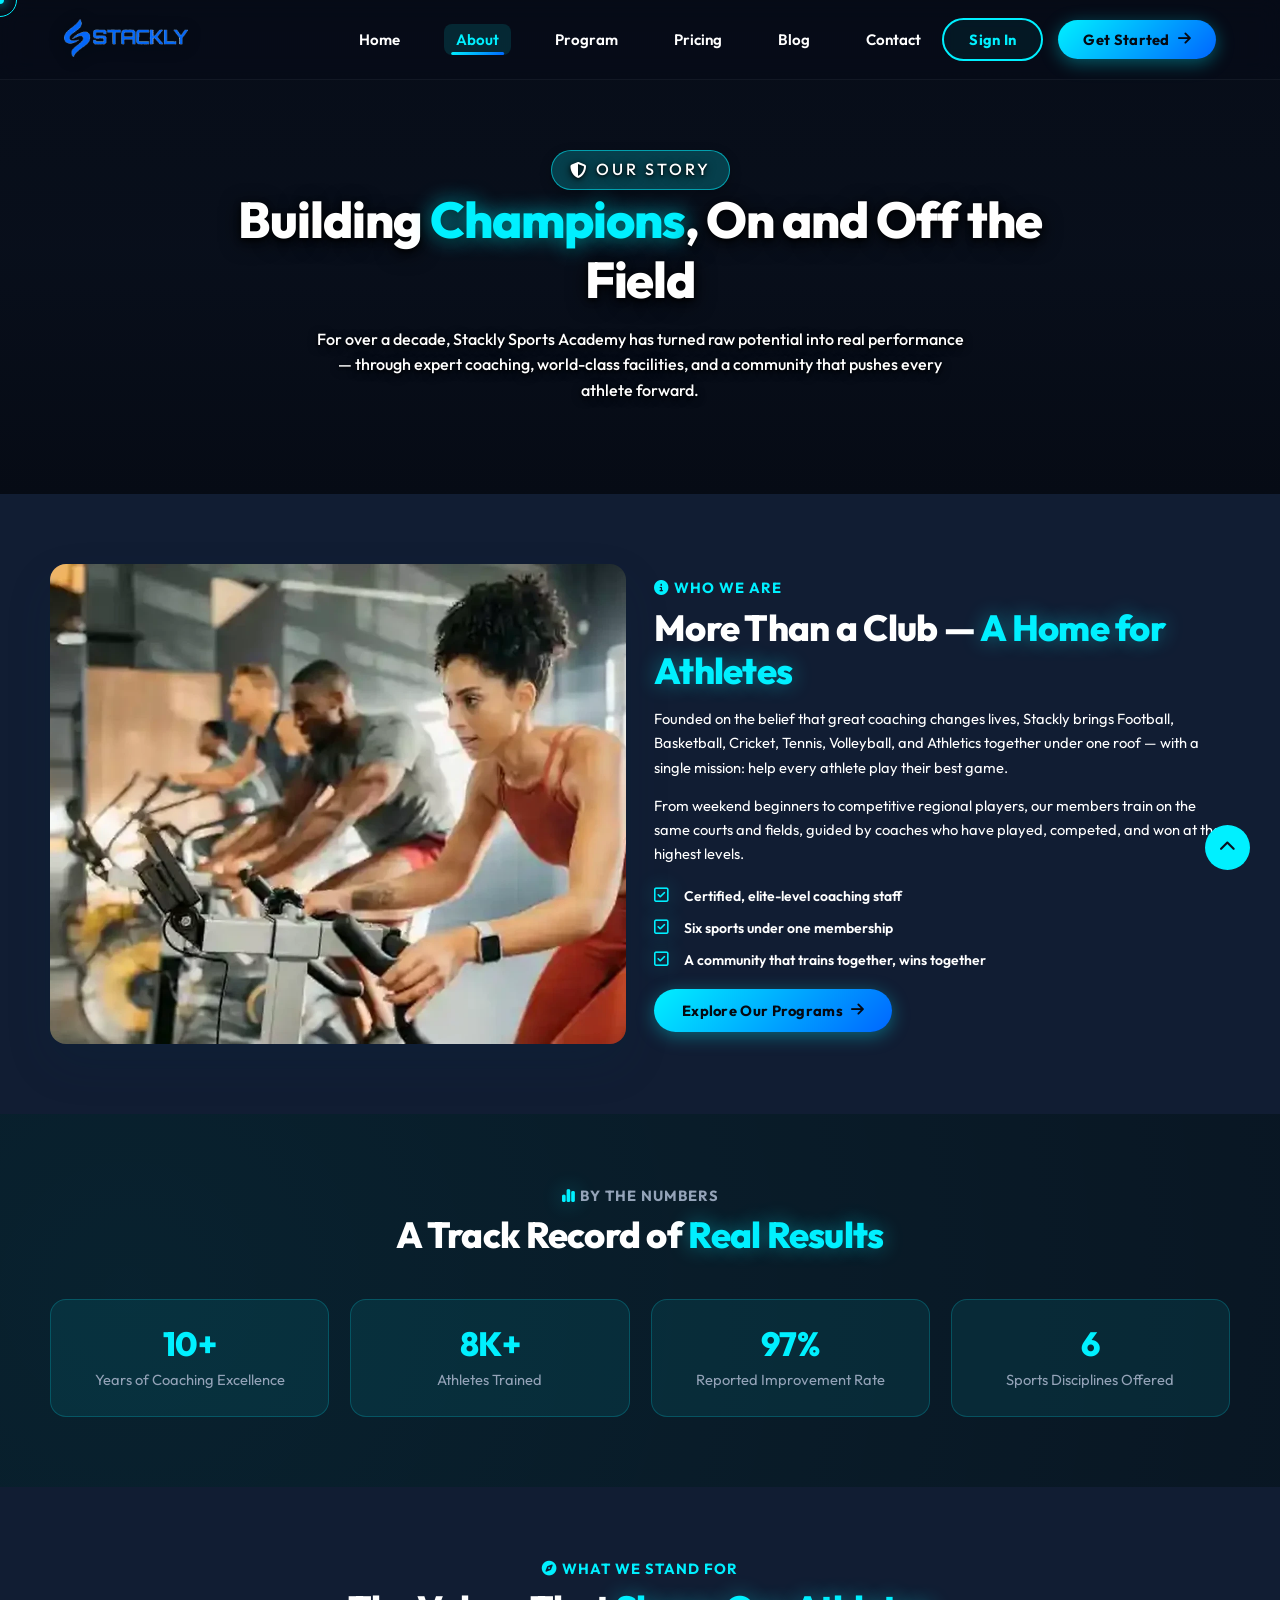
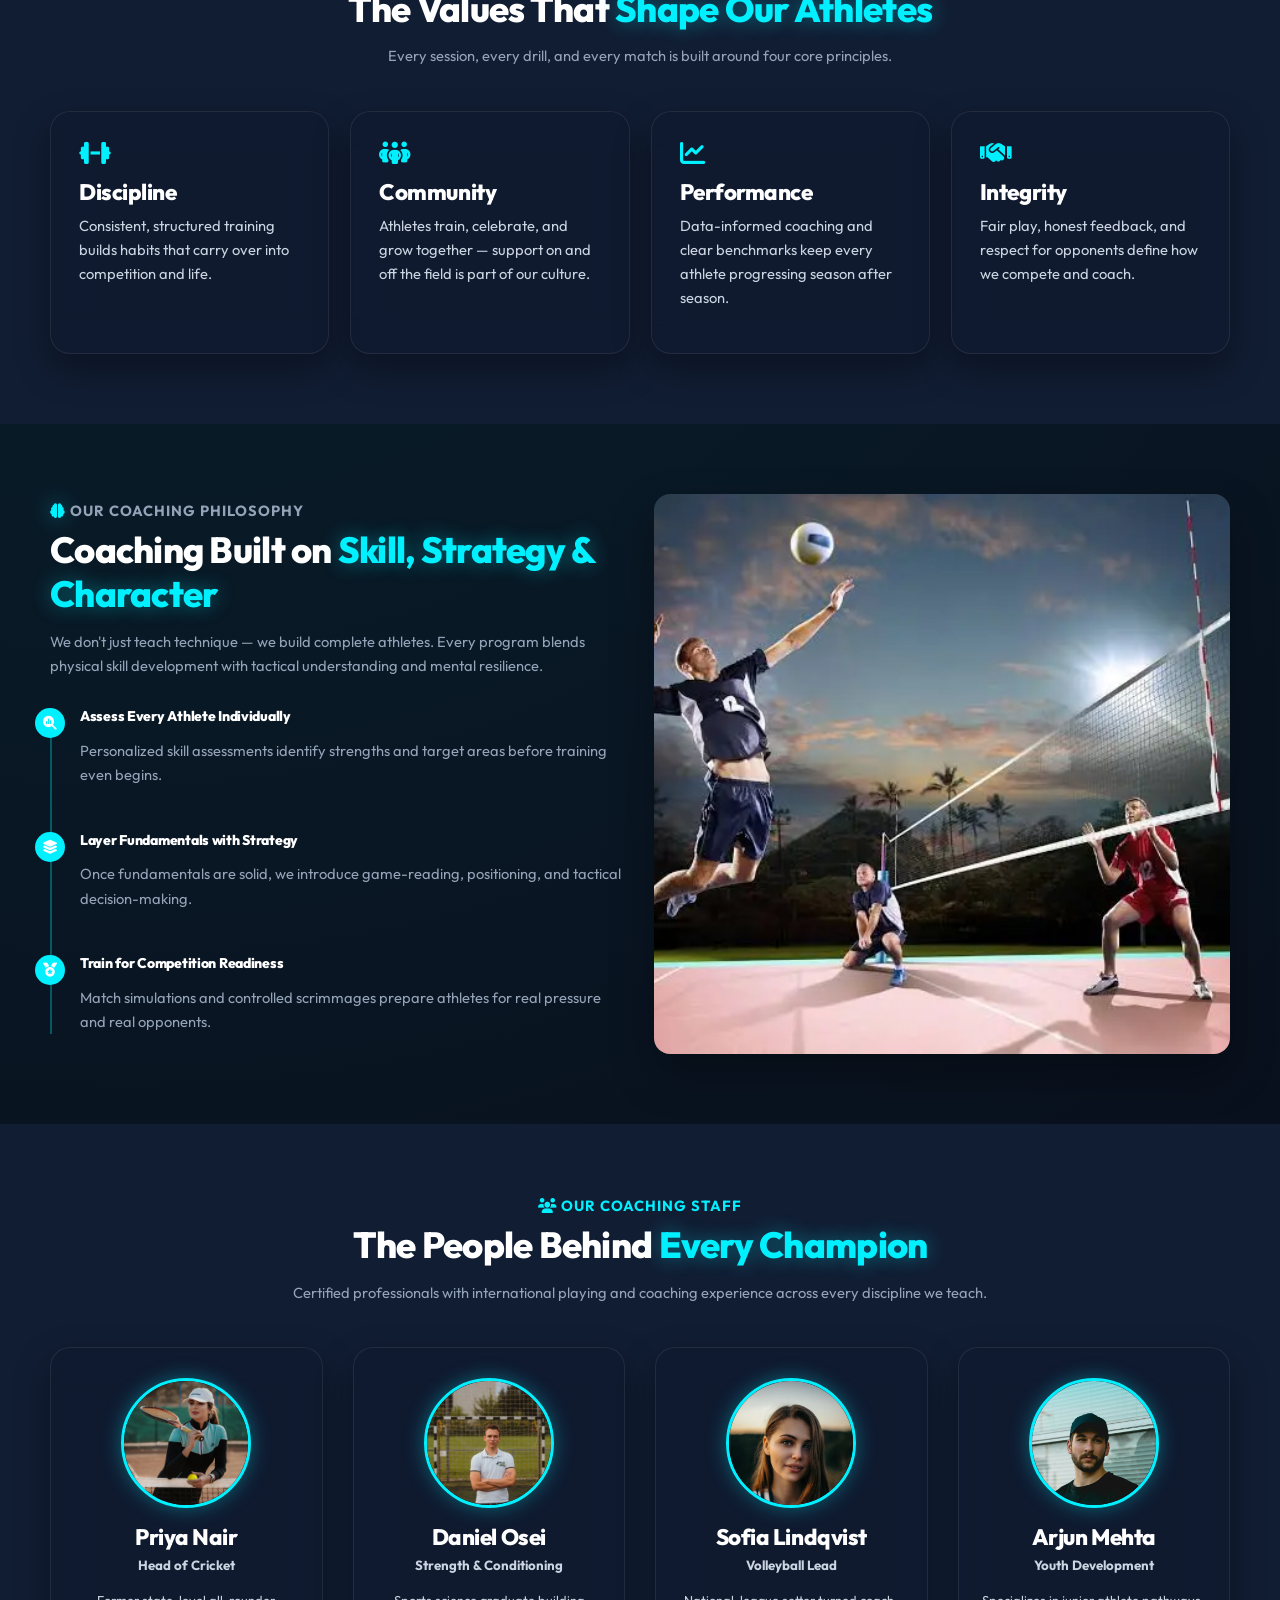
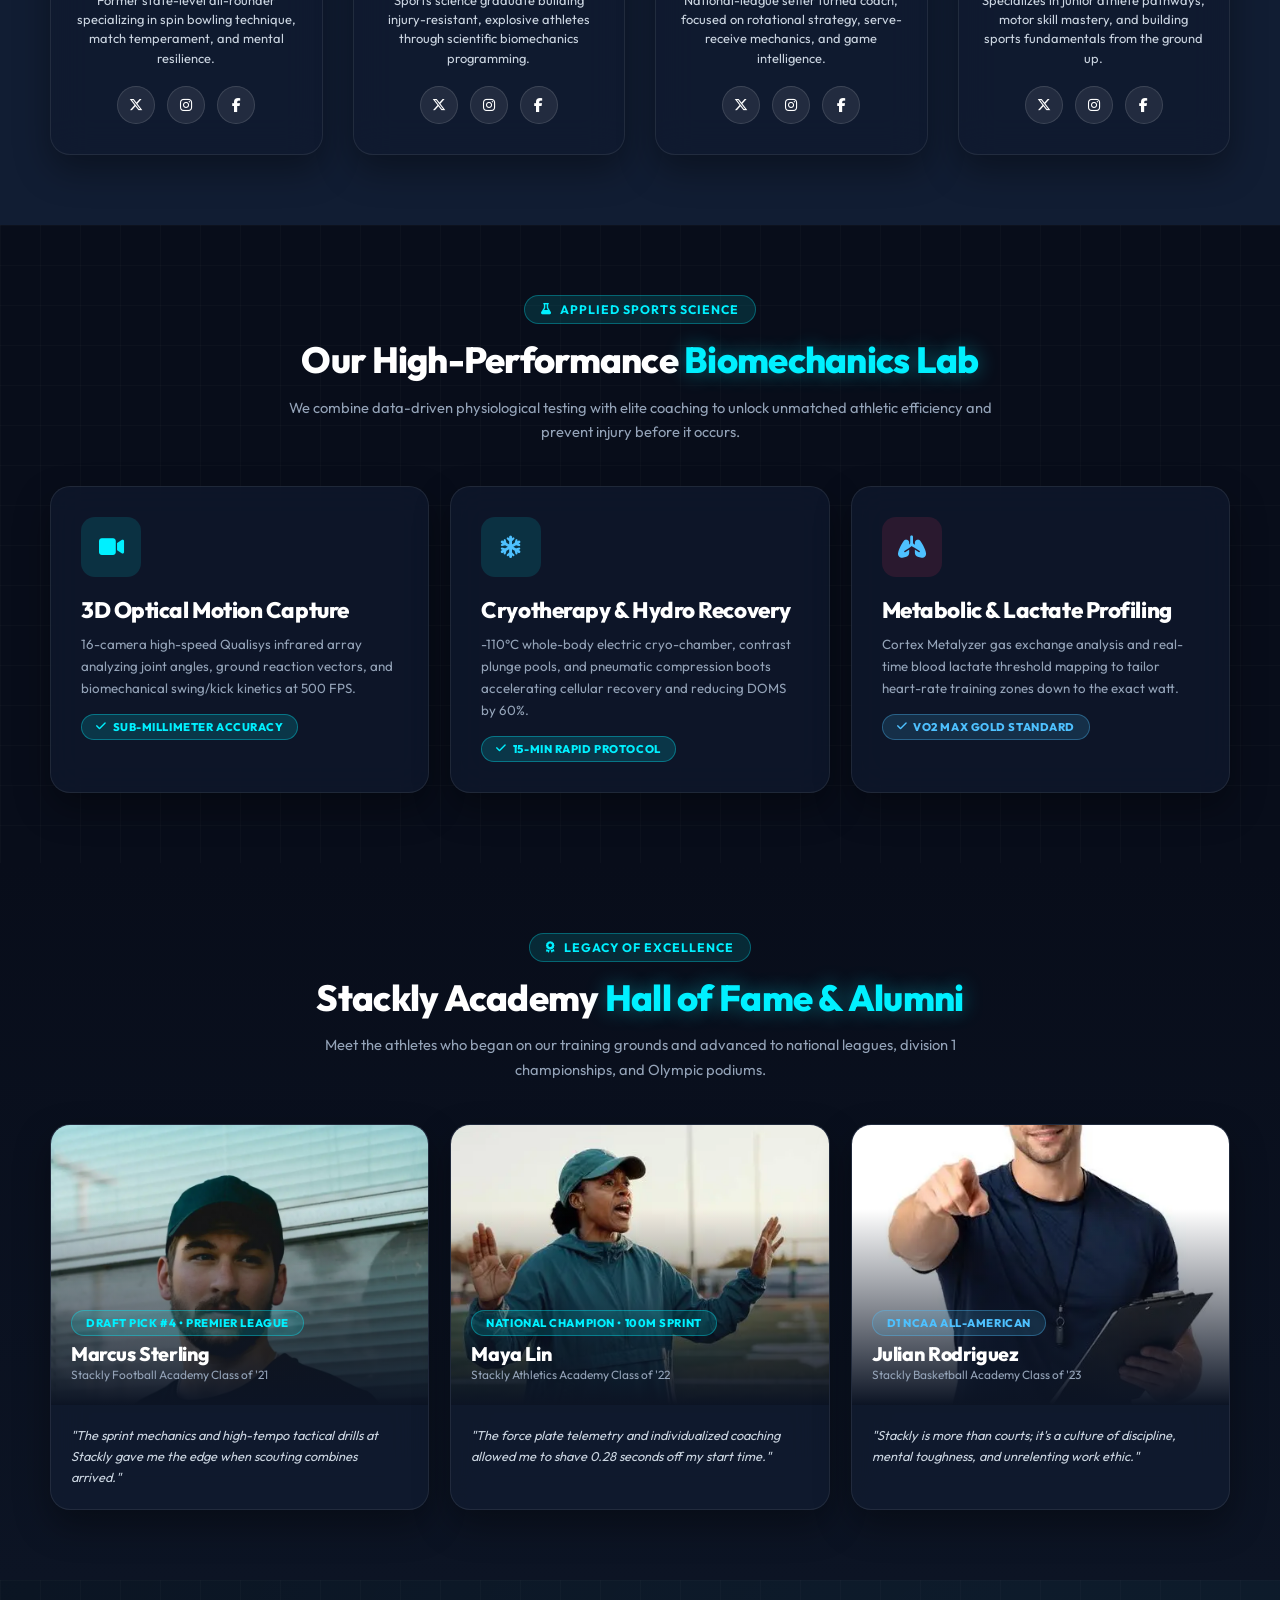
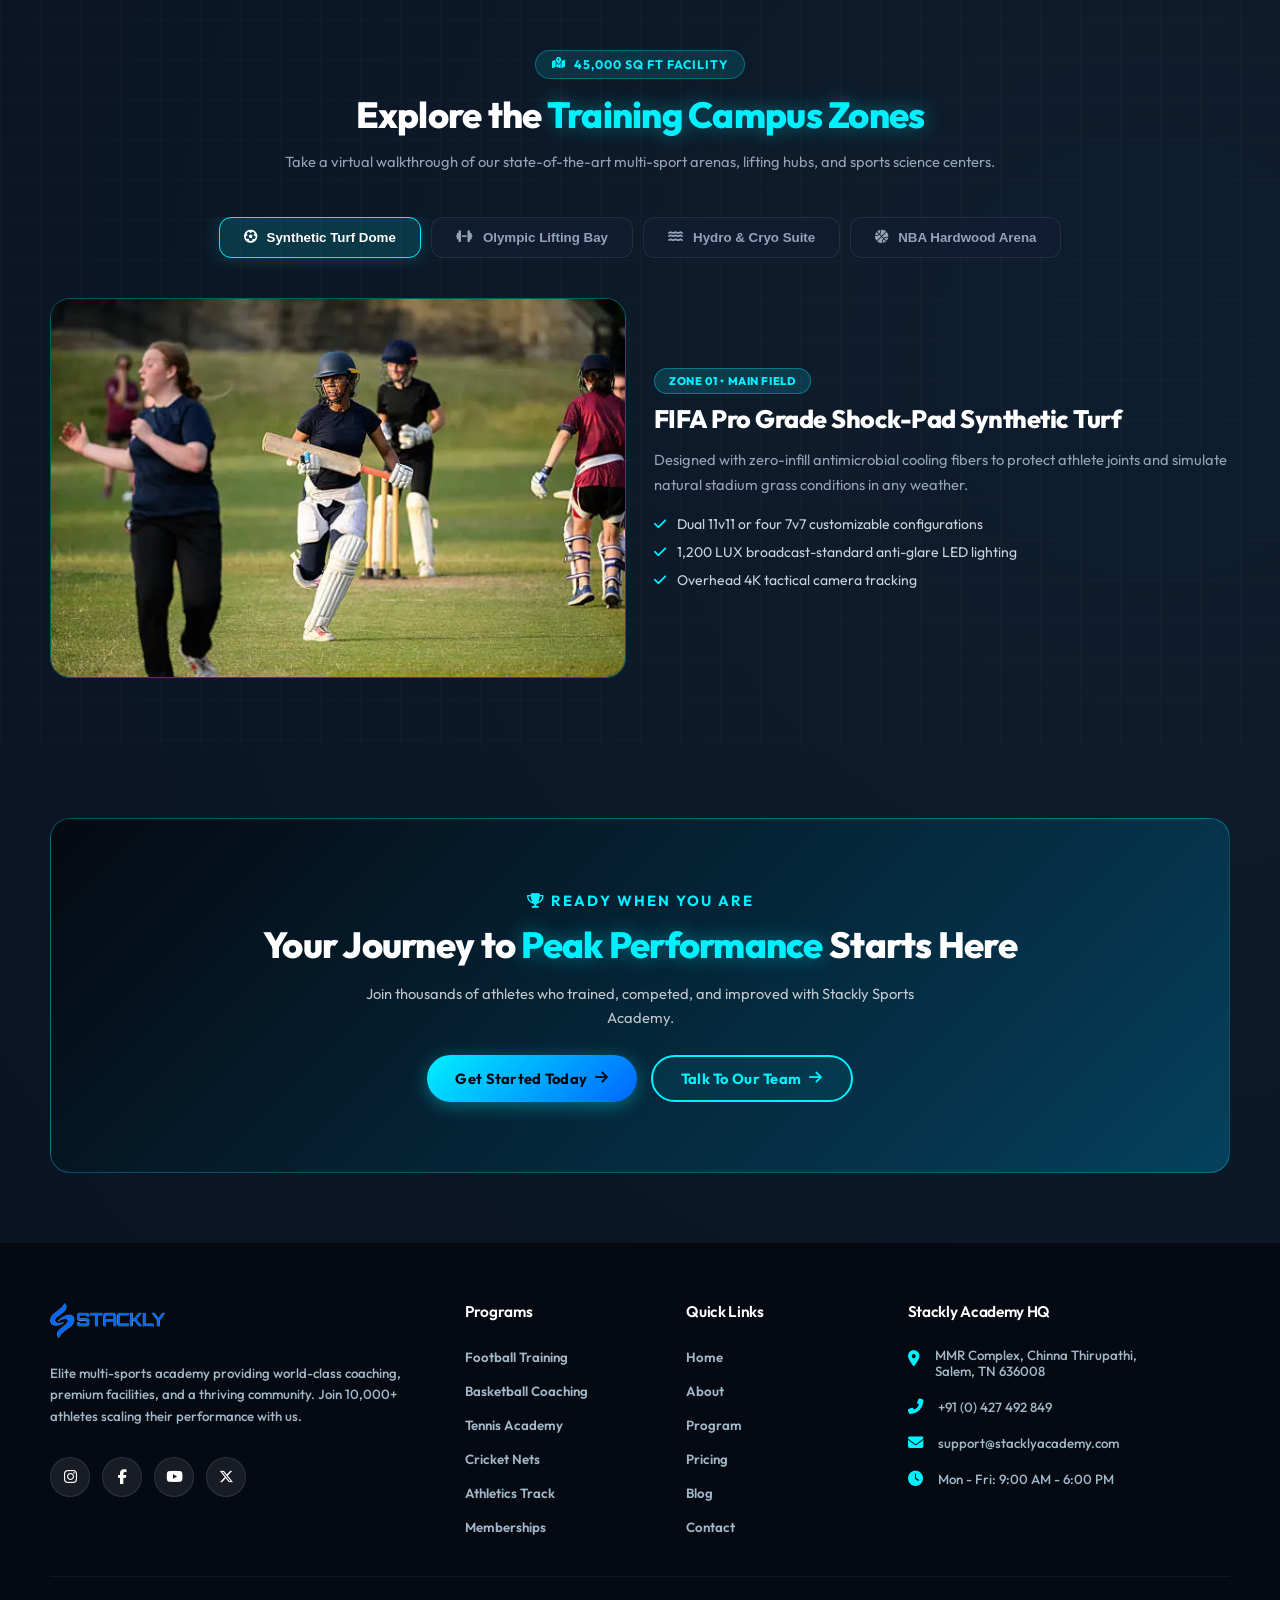
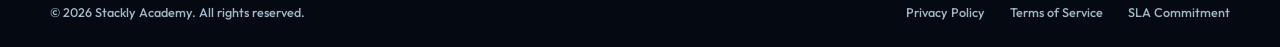
==== commit 4e5da04d: "Add files via upload" ====
--- a/about.html
+++ b/about.html
@@ -160,47 +160,47 @@
             </div>
             <div class="coach-grid">
                 <div class="coach-card anim-slide-left del-100 hover-lift">
-                    <img src="assets/w5.webp" alt="Priya Nair" class="coach-img">
+                    <img src="assets/coach female1-optimized.webp" alt="Priya Nair" class="coach-img">
                     <h3 class="text-light">Priya Nair</h3>
-                    <p style="color: #00f0ff; font-size: 0.9rem; font-weight: bold;">Head of Cricket</p>
-                    <p style="color: #666; font-size: 0.9rem; margin-top: 15px; line-height: 1.4;">Former state-level all-rounder specializing in spin bowling technique and match temperament.</p>
+                    <p style="color: var(--accent); font-size: 0.95rem; font-weight: 700;">Head of Cricket</p>
+                    <p style="color: #cbd5e1; font-size: 0.92rem; margin-top: 12px; line-height: 1.5;">Former state-level all-rounder specializing in spin bowling technique, match temperament, and mental resilience.</p>
                     <div class="coach-socials">
-                        <a href="404.html"><i class="fa-brands fa-x-twitter"></i></a>
-                        <a href="404.html"><i class="fa-brands fa-instagram"></i></a>
-                        <a href="404.html"><i class="fa-brands fa-facebook-f"></i></a>
+                        <a href="404.html" aria-label="Twitter"><i class="fa-brands fa-x-twitter"></i></a>
+                        <a href="404.html" aria-label="Instagram"><i class="fa-brands fa-instagram"></i></a>
+                        <a href="404.html" aria-label="Facebook"><i class="fa-brands fa-facebook-f"></i></a>
                     </div>
                 </div>
                 <div class="coach-card anim-zoom-in del-200 hover-lift">
-                    <img src="assets/m7.webp" alt="Daniel Osei" class="coach-img">
+                    <img src="assets/coach male1-optimized.webp" alt="Daniel Osei" class="coach-img">
                     <h3 class="text-light">Daniel Osei</h3>
-                    <p style="color: #00f0ff; font-size: 0.9rem; font-weight: bold;">Strength & Conditioning</p>
-                    <p style="color: #666; font-size: 0.9rem; margin-top: 15px; line-height: 1.4;">Sports science graduate building injury-resistant, explosive athletes across every program.</p>
+                    <p style="color: var(--accent); font-size: 0.95rem; font-weight: 700;">Strength & Conditioning</p>
+                    <p style="color: #cbd5e1; font-size: 0.92rem; margin-top: 12px; line-height: 1.5;">Sports science graduate building injury-resistant, explosive athletes through scientific biomechanics programming.</p>
                     <div class="coach-socials">
-                        <a href="404.html"><i class="fa-brands fa-x-twitter"></i></a>
-                        <a href="404.html"><i class="fa-brands fa-instagram"></i></a>
-                        <a href="404.html"><i class="fa-brands fa-facebook-f"></i></a>
+                        <a href="404.html" aria-label="Twitter"><i class="fa-brands fa-x-twitter"></i></a>
+                        <a href="404.html" aria-label="Instagram"><i class="fa-brands fa-instagram"></i></a>
+                        <a href="404.html" aria-label="Facebook"><i class="fa-brands fa-facebook-f"></i></a>
                     </div>
                 </div>
                 <div class="coach-card anim-slide-right del-300 hover-lift">
                     <img src="assets/w7.webp" alt="Sofia Lindqvist" class="coach-img">
                     <h3 class="text-light">Sofia Lindqvist</h3>
-                    <p style="color: #00f0ff; font-size: 0.9rem; font-weight: bold;">Volleyball Lead</p>
-                    <p style="color: #666; font-size: 0.9rem; margin-top: 15px; line-height: 1.4;">National-league setter turned coach, focused on rotation systems and serve-receive drills.</p>
+                    <p style="color: var(--accent); font-size: 0.95rem; font-weight: 700;">Volleyball Lead</p>
+                    <p style="color: #cbd5e1; font-size: 0.92rem; margin-top: 12px; line-height: 1.5;">National-league setter turned coach, focused on rotational strategy, serve-receive mechanics, and game intelligence.</p>
                     <div class="coach-socials">
-                        <a href="404.html"><i class="fa-brands fa-x-twitter"></i></a>
-                        <a href="404.html"><i class="fa-brands fa-instagram"></i></a>
-                        <a href="404.html"><i class="fa-brands fa-facebook-f"></i></a>
+                        <a href="404.html" aria-label="Twitter"><i class="fa-brands fa-x-twitter"></i></a>
+                        <a href="404.html" aria-label="Instagram"><i class="fa-brands fa-instagram"></i></a>
+                        <a href="404.html" aria-label="Facebook"><i class="fa-brands fa-facebook-f"></i></a>
                     </div>
                 </div>
                 <div class="coach-card anim-zoom-in del-400 hover-lift">
-                    <img src="assets/4544.webp" alt="Arjun Mehta" class="coach-img">
+                    <img src="assets/coach male5-optimized.webp" alt="Arjun Mehta" class="coach-img">
                     <h3 class="text-light">Arjun Mehta</h3>
-                    <p style="color: #00f0ff; font-size: 0.9rem; font-weight: bold;">Youth Development</p>
-                    <p style="color: #666; font-size: 0.9rem; margin-top: 15px; line-height: 1.4;">Specializes in junior athlete pathways, building fundamentals the fun way.</p>
+                    <p style="color: var(--accent); font-size: 0.95rem; font-weight: 700;">Youth Development</p>
+                    <p style="color: #cbd5e1; font-size: 0.92rem; margin-top: 12px; line-height: 1.5;">Specializes in junior athlete pathways, motor skill mastery, and building sports fundamentals from the ground up.</p>
                     <div class="coach-socials">
-                        <a href="404.html"><i class="fa-brands fa-x-twitter"></i></a>
-                        <a href="404.html"><i class="fa-brands fa-instagram"></i></a>
-                        <a href="404.html"><i class="fa-brands fa-facebook-f"></i></a>
+                        <a href="404.html" aria-label="Twitter"><i class="fa-brands fa-x-twitter"></i></a>
+                        <a href="404.html" aria-label="Instagram"><i class="fa-brands fa-instagram"></i></a>
+                        <a href="404.html" aria-label="Facebook"><i class="fa-brands fa-facebook-f"></i></a>
                     </div>
                 </div>
             </div>
--- a/style.css
+++ b/style.css
@@ -495,16 +495,45 @@
 .facility-card:hover .facility-content p { opacity: 1; }
 .facility-card:hover .facility-content h3 { color: var(--bg-dark) !important; }
 .coach-grid { display: grid; grid-template-columns: repeat(4, 1fr); gap: 30px; margin-top: 40px; }
-.coach-card { background: #ffffff; border: 1px solid rgba(0,0,0,0.06); box-shadow: 0 5px 20px rgba(0,0,0,0.05); border-radius: 20px; padding: 25px 20px; text-align: center; transition: transform 0.4s cubic-bezier(0.34, 1.56, 0.64, 1), box-shadow 0.4s ease, border-color 0.4s ease; position: relative; overflow: hidden; }
+.coach-card {
+  background: linear-gradient(145deg, rgba(16, 28, 52, 0.92) 0%, rgba(8, 15, 28, 0.96) 100%);
+  border: 1px solid rgba(0, 240, 255, 0.2);
+  box-shadow: 0 15px 35px rgba(0, 0, 0, 0.45);
+  border-radius: 20px;
+  padding: 30px 22px;
+  text-align: center;
+  transition: transform 0.4s cubic-bezier(0.34, 1.56, 0.64, 1), box-shadow 0.4s ease, border-color 0.4s ease;
+  position: relative;
+  overflow: hidden;
+  backdrop-filter: blur(14px);
+}
+.coach-card h3 {
+  color: #ffffff !important;
+  margin-top: 6px;
+  margin-bottom: 4px;
+}
+.coach-card p {
+  color: #cbd5e1 !important;
+}
 .coach-card::before {
   content: ''; position: absolute; top: 0; left: 50%; transform: translateX(-50%);
   width: 0; height: 3px; background: linear-gradient(90deg, transparent, var(--accent), transparent);
   transition: width 0.4s ease; z-index: 3;
 }
-.coach-img { width: 120px; height: 120px; border-radius: 50%; object-fit: cover; margin: 0 auto 20px auto; border: 3px solid var(--accent); transition: transform 0.4s cubic-bezier(0.34, 1.56, 0.64, 1); }
-.coach-socials { display: flex; justify-content: center; gap: 15px; margin-top: 15px; opacity: 1; transform: translateY(0); transition: all 0.4s ease; }
-.coach-socials a { color: #fff; background-color: #333; width: 35px; height: 35px; border-radius: 50%; display: flex; align-items: center; justify-content: center; font-size: 1rem; transition: all 0.3s ease; text-decoration: none; }
-.coach-socials a:hover { background-color: #7f9c00; color: #fff; transform: translateY(-3px); }
+.coach-img {
+  width: 130px;
+  height: 130px;
+  border-radius: 50%;
+  object-fit: cover;
+  margin: 0 auto 16px auto;
+  border: 3px solid var(--accent);
+  box-shadow: 0 0 20px rgba(0, 240, 255, 0.35);
+  transition: transform 0.4s cubic-bezier(0.34, 1.56, 0.64, 1);
+  display: block;
+}
+.coach-socials { display: flex; justify-content: center; gap: 12px; margin-top: 18px; opacity: 1; transform: translateY(0); transition: all 0.4s ease; }
+.coach-socials a { color: #fff; background-color: rgba(255, 255, 255, 0.08); width: 38px; height: 38px; border-radius: 50%; display: flex; align-items: center; justify-content: center; font-size: 1rem; transition: all 0.3s ease; text-decoration: none; border: 1px solid rgba(255,255,255,0.12); }
+.coach-socials a:hover { background-color: var(--accent); color: var(--bg-darker); transform: translateY(-3px); border-color: var(--accent); }
 .coach-social,
 .footer-social {
   display: flex;
@@ -740,15 +769,15 @@
     .stats-banner { grid-template-columns: repeat(2, 1fr) !important; gap: 30px !important; }
 }
 .facility-content h3 { color: #ffffff !important; transition: color 0.4s ease; }
-.marquee-container { overflow: hidden; white-space: nowrap; position: relative; padding: 40px 0; background: #ffffff; border-top: 1px solid rgba(0,0,0,0.05); border-bottom: 1px solid rgba(0,0,0,0.05); margin-top: 20px; }
-.marquee-container::before, .marquee-container::after { position: absolute; top: 0; width: 150px; height: 100%; content: ""; z-index: 2; }
-.marquee-container::before { left: 0; background: linear-gradient(to right, white 0%, rgba(255,255,255,0) 100%); }
-.marquee-container::after { right: 0; background: linear-gradient(to left, white 0%, rgba(255,255,255,0) 100%); }
+.marquee-container { overflow: hidden; white-space: nowrap; position: relative; padding: 36px 0; background: #070d18; border-top: 1px solid rgba(0, 240, 255, 0.15); border-bottom: 1px solid rgba(0, 240, 255, 0.15); margin-top: 20px; }
+.marquee-container::before, .marquee-container::after { position: absolute; top: 0; width: 150px; height: 100%; content: ""; z-index: 2; pointer-events: none; }
+.marquee-container::before { left: 0; background: linear-gradient(to right, #070d18 0%, rgba(7,13,24,0) 100%); }
+.marquee-container::after { right: 0; background: linear-gradient(to left, #070d18 0%, rgba(7,13,24,0) 100%); }
 .marquee-content { display: inline-block; animation: scrollMarquee 30s linear infinite; }
 .marquee-content:hover { animation-play-state: paused; }
-.marquee-item { display: inline-flex; align-items: center; justify-content: center; margin: 0 50px; font-size: 2.2rem; color: #ccc; font-weight: 800; text-transform: uppercase; letter-spacing: 2px; transition: color 0.3s ease; cursor: default; }
-.marquee-item:hover { color: var(--accent); }
-.marquee-item i { margin-right: 12px; font-size: 2.5rem; }
+.marquee-item { display: inline-flex; align-items: center; justify-content: center; margin: 0 50px; font-size: 2.2rem; color: rgba(255,255,255,0.45); font-weight: 800; text-transform: uppercase; letter-spacing: 2px; transition: color 0.3s ease, text-shadow 0.3s ease; cursor: default; }
+.marquee-item:hover { color: var(--accent); text-shadow: 0 0 20px rgba(0, 240, 255, 0.6); }
+.marquee-item i { margin-right: 12px; font-size: 2.5rem; color: var(--accent); }
 @keyframes scrollMarquee { 0% { transform: translateX(0); } 100% { transform: translateX(-50%); } }
 @media (max-width: 768px) { .marquee-container::before, .marquee-container::after { width: 50px; } .marquee-item { font-size: 1.5rem; margin: 0 30px; } .marquee-item i { font-size: 1.8rem; } }
 @media (max-width: 768px) {
@@ -804,16 +833,16 @@
   object-fit: cover;
   z-index: 0;
   pointer-events: none;
-  filter: saturate(1.12) contrast(1.08) brightness(0.72);
+  filter: saturate(1.15) contrast(1.1) brightness(0.85);
 }
 .page-hero__overlay {
   position: absolute;
   inset: 0;
   background: linear-gradient(
     180deg,
-    rgba(1, 30, 45, 0.62) 0%,
-    rgba(3, 46, 66, 0.42) 50%,
-    rgba(1, 30, 45, 0.8) 100%
+    rgba(5, 9, 18, 0.45) 0%,
+    rgba(5, 9, 18, 0.2) 50%,
+    rgba(5, 9, 18, 0.72) 100%
   );
   z-index: 1;
   pointer-events: none;
@@ -821,15 +850,15 @@
 .page-hero__inner {
   position: relative;
   z-index: 2;
-  max-width: 840px;
+  max-width: 860px;
   margin: 0 auto;
-  padding: 0;
-  background: transparent;
-  backdrop-filter: none;
-  -webkit-backdrop-filter: none;
-  border: none;
-  border-radius: 0;
-  box-shadow: none;
+  padding: 0 !important;
+  background: transparent !important;
+  backdrop-filter: none !important;
+  -webkit-backdrop-filter: none !important;
+  border: none !important;
+  border-radius: 0 !important;
+  box-shadow: none !important;
 }
 .page-hero__inner > * {
   position: relative;
@@ -877,16 +906,22 @@
 .content-section.alt { background: var(--bg-light); }
 .content-section.dark { background: var(--bg-dark); color: #fff; }
 .feature-tile {
-  background: #fff; border: 1px solid rgba(3,46,66,0.08); border-radius: 18px;
-  padding: 28px; transition: transform 0.35s cubic-bezier(0.34,1.4,0.64,1), box-shadow 0.35s, border-color 0.35s;
+  background: linear-gradient(145deg, rgba(16, 28, 52, 0.9) 0%, rgba(8, 15, 28, 0.95) 100%);
+  border: 1px solid rgba(0, 240, 255, 0.2);
+  border-radius: 18px;
+  padding: 28px;
+  transition: transform 0.35s cubic-bezier(0.34,1.4,0.64,1), box-shadow 0.35s, border-color 0.35s;
+  box-shadow: 0 14px 35px rgba(0, 0, 0, 0.4);
+  backdrop-filter: blur(14px);
 }
 .feature-tile:hover {
   transform: translateY(-10px) scale(1.02);
-  box-shadow: 0 18px 40px rgba(3,46,66,0.12);
+  box-shadow: 0 20px 45px rgba(0, 0, 0, 0.5), 0 0 25px rgba(0, 240, 255, 0.25);
   border-color: var(--accent);
 }
 .feature-tile i { color: var(--accent); font-size: 1.8rem; margin-bottom: 14px; }
-.feature-tile h3 { color: var(--text-dark); margin-bottom: 8px; }
+.feature-tile h3 { color: #ffffff !important; margin-bottom: 8px; }
+.feature-tile p { color: #cbd5e1 !important; }
 .hover-lift { transition: transform 0.35s cubic-bezier(0.34,1.4,0.64,1), box-shadow 0.35s; }
 .hover-lift:hover { transform: translateY(-8px); box-shadow: 0 16px 36px rgba(0,0,0,0.12); }
 .hover-glow { transition: box-shadow 0.35s, transform 0.35s; }
@@ -1068,37 +1103,46 @@
   margin-bottom: 8px;
   font-weight: 600;
 }
-.form-group input, .form-group select, .form-group textarea {
+.form-group input, .form-group select, .form-group textarea,
+input[type="text"], input[type="email"], input[type="tel"], input[type="password"], input[type="number"], input[type="search"], textarea, select {
   width: 100%;
   max-width: 100%;
   box-sizing: border-box;
   padding: 14px 18px;
   border-radius: 14px;
-  border: 1px solid rgba(255,255,255,0.14);
-  background: rgba(0,0,0,0.25);
-  color: #fff;
+  border: 1px solid rgba(255,255,255,0.16);
+  background: #091322 !important;
+  color: #ffffff !important;
   font: inherit;
   font-size: 1.05rem;
-  transition: border-color 0.25s, box-shadow 0.25s, background 0.25s;
-}
-.form-group input:-webkit-autofill,
-.form-group textarea:-webkit-autofill,
-.form-group select:-webkit-autofill,
-.form-group input:-webkit-autofill:hover,
-.form-group textarea:-webkit-autofill:hover,
-.form-group select:-webkit-autofill:hover,
-.form-group input:-webkit-autofill:focus,
-.form-group textarea:-webkit-autofill:focus,
-.form-group select:-webkit-autofill:focus,
-.form-group input:-internal-autofill-selected,
-.form-group textarea:-internal-autofill-selected,
-.form-group select:-internal-autofill-selected {
+  transition: border-color 0.25s, box-shadow 0.25s, background-color 0.25s;
+}
+input:-webkit-autofill,
+textarea:-webkit-autofill,
+select:-webkit-autofill,
+input:-webkit-autofill:hover,
+textarea:-webkit-autofill:hover,
+select:-webkit-autofill:hover,
+input:-webkit-autofill:focus,
+textarea:-webkit-autofill:focus,
+select:-webkit-autofill:focus,
+input:-internal-autofill-selected,
+textarea:-internal-autofill-selected,
+select:-internal-autofill-selected {
   -webkit-text-fill-color: #ffffff !important;
   color: #ffffff !important;
-  -webkit-box-shadow: 0 0 0 1000px rgba(3, 18, 29, 0.9) inset !important;
-  box-shadow: 0 0 0 1000px rgba(3, 18, 29, 0.9) inset !important;
-  background-color: rgba(3, 18, 29, 0.9) !important;
+  -webkit-box-shadow: 0 0 0 1000px #091322 inset !important;
+  box-shadow: 0 0 0 1000px #091322 inset !important;
+  background-color: #091322 !important;
   transition: background-color 5000s ease-in-out 0s;
+}
+input:focus, textarea:focus, select:focus,
+.form-group input:focus, .form-group select:focus, .form-group textarea:focus {
+  outline: none;
+  border-color: var(--accent) !important;
+  box-shadow: 0 0 0 3px rgba(0, 240, 255, 0.25) !important;
+  background-color: #0d1a2d !important;
+  color: #ffffff !important;
 }
 html, body, .auth-shell, .auth-panel, .auth-card-box, .dash-main, .dash-panel, .form-group {
   max-width: 100vw !important;
